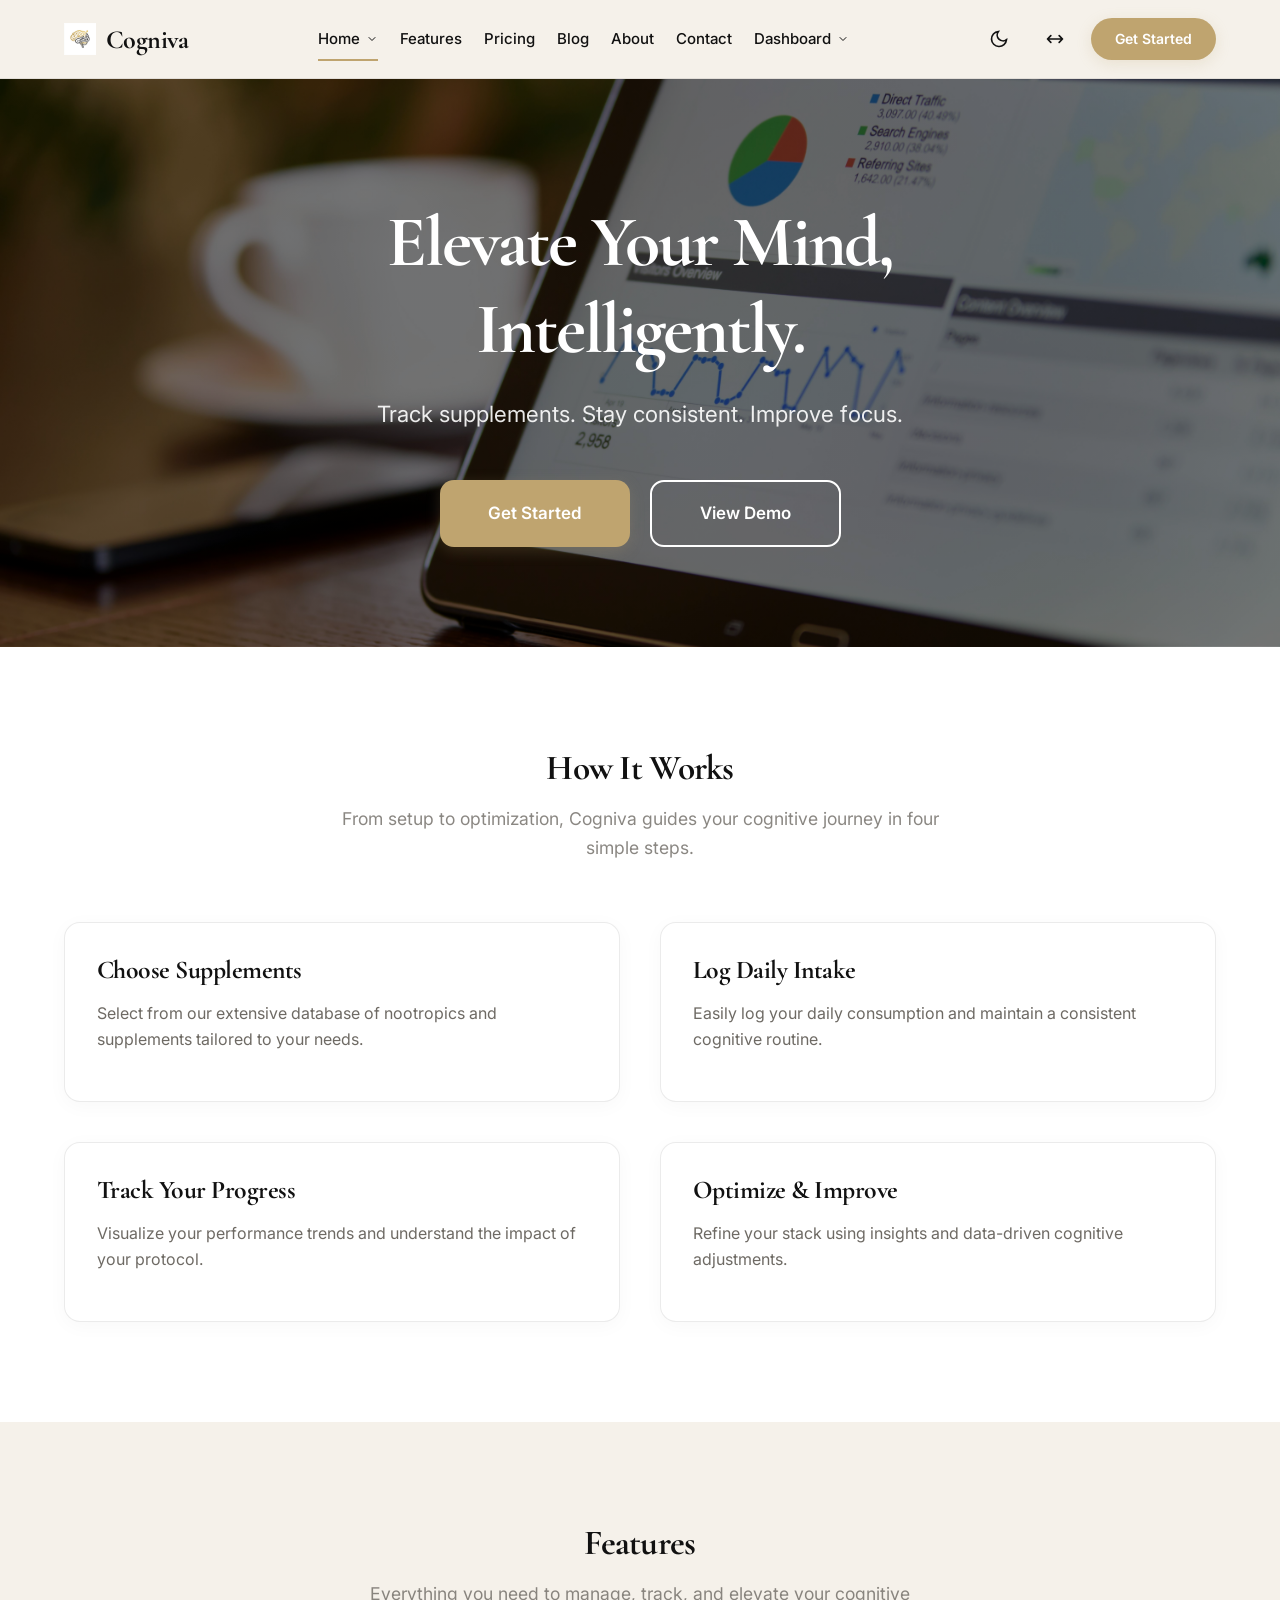
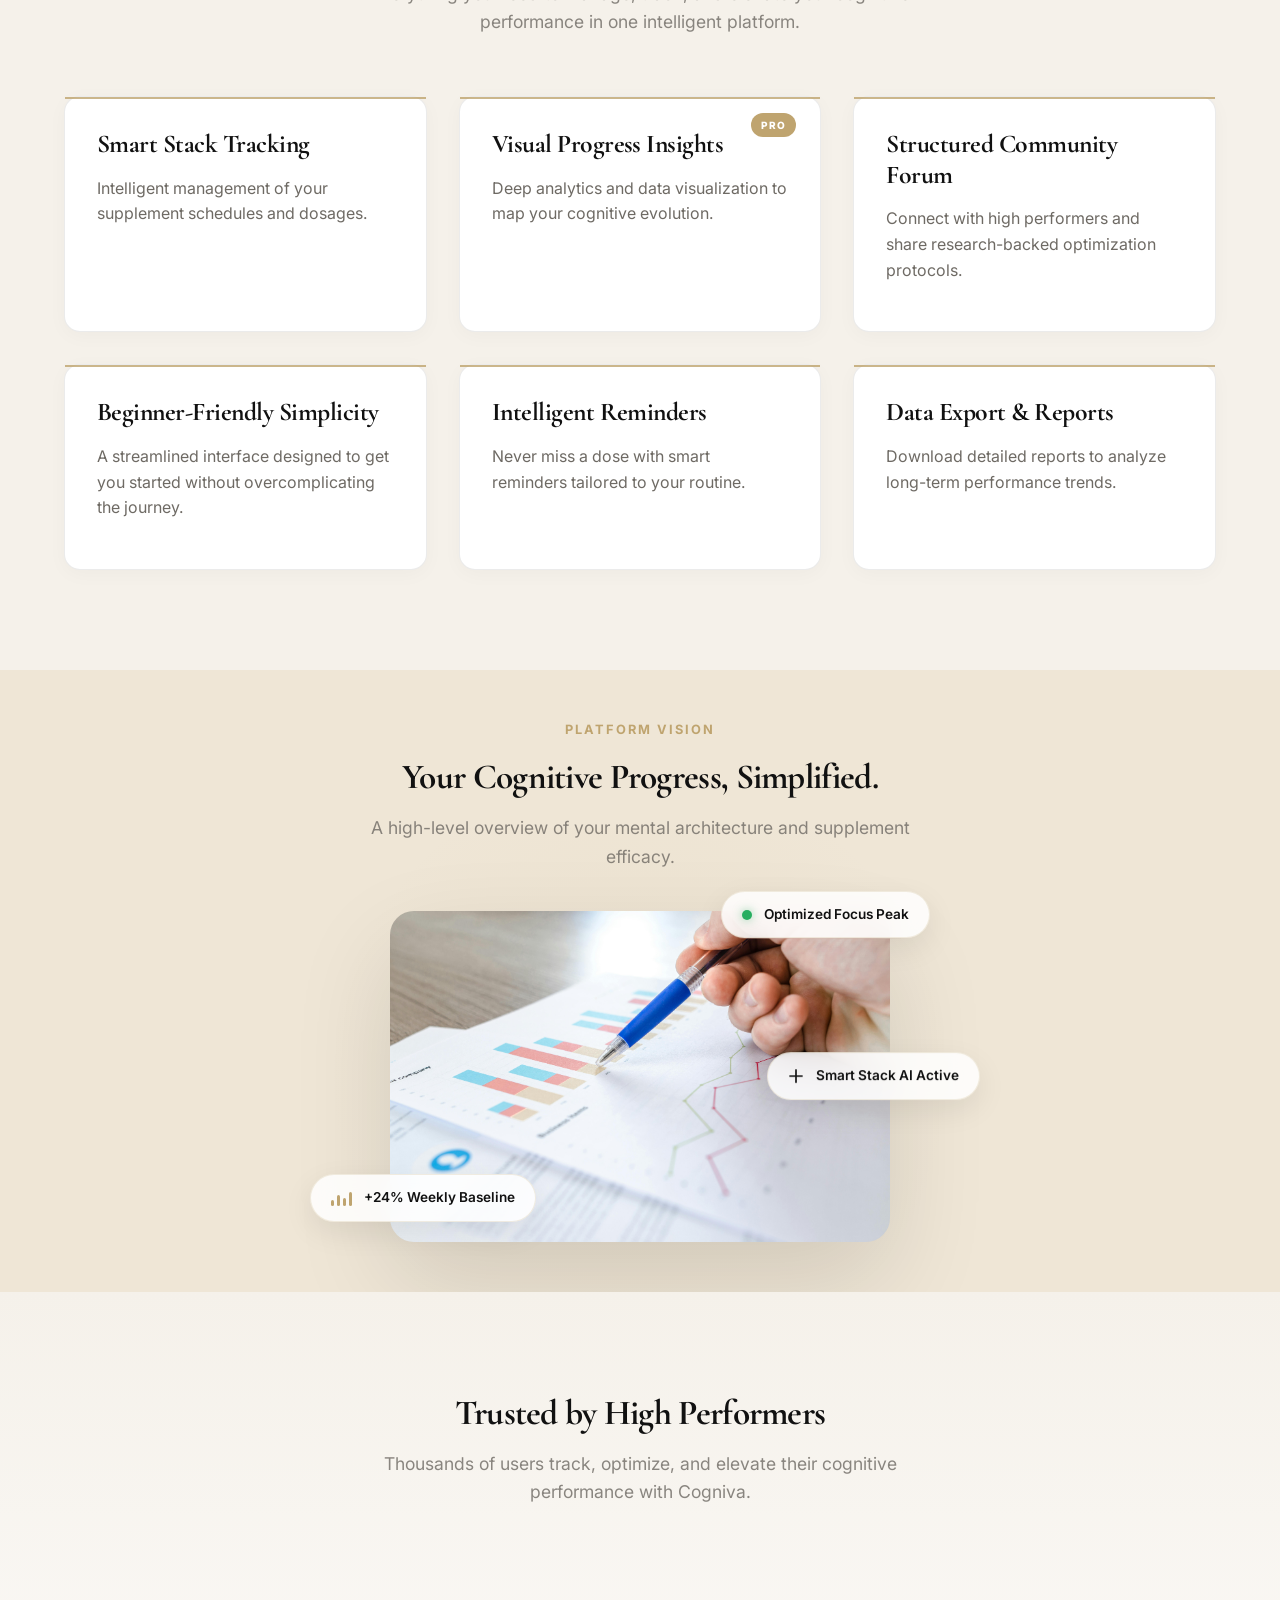
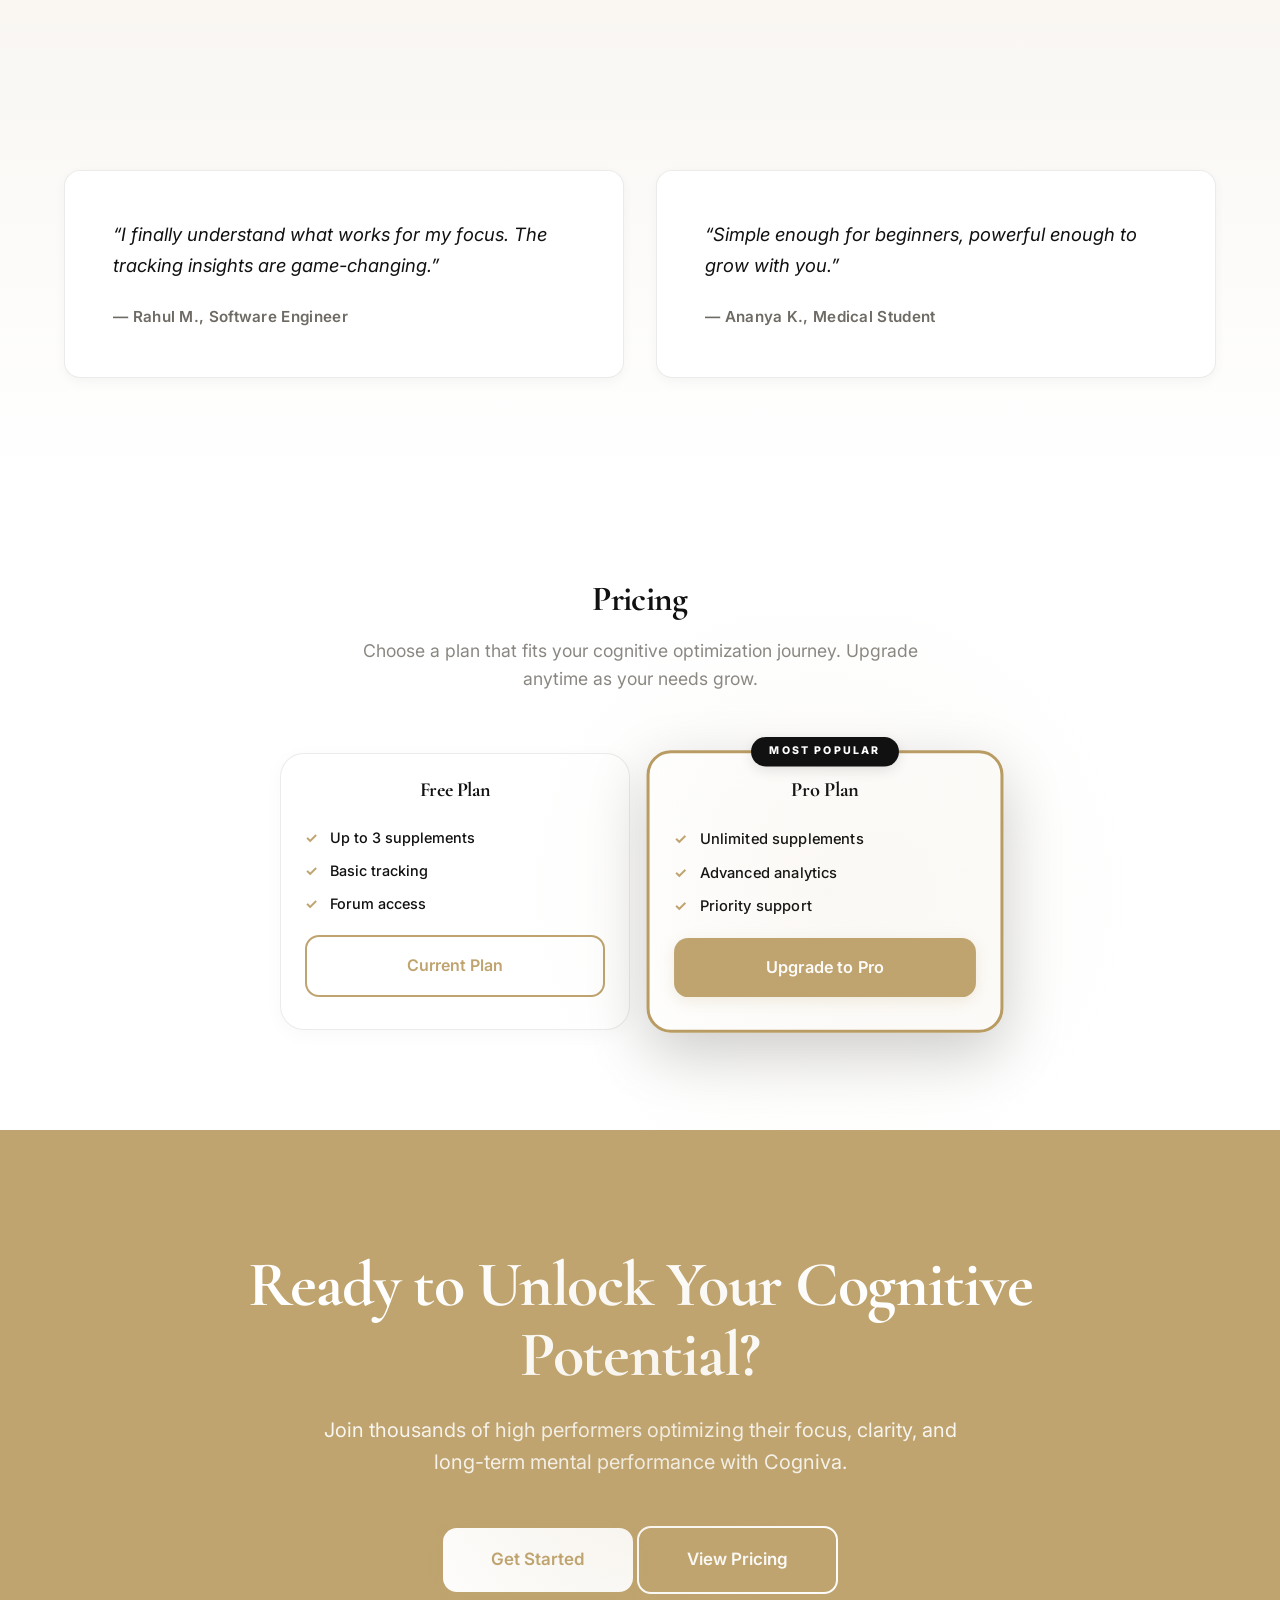
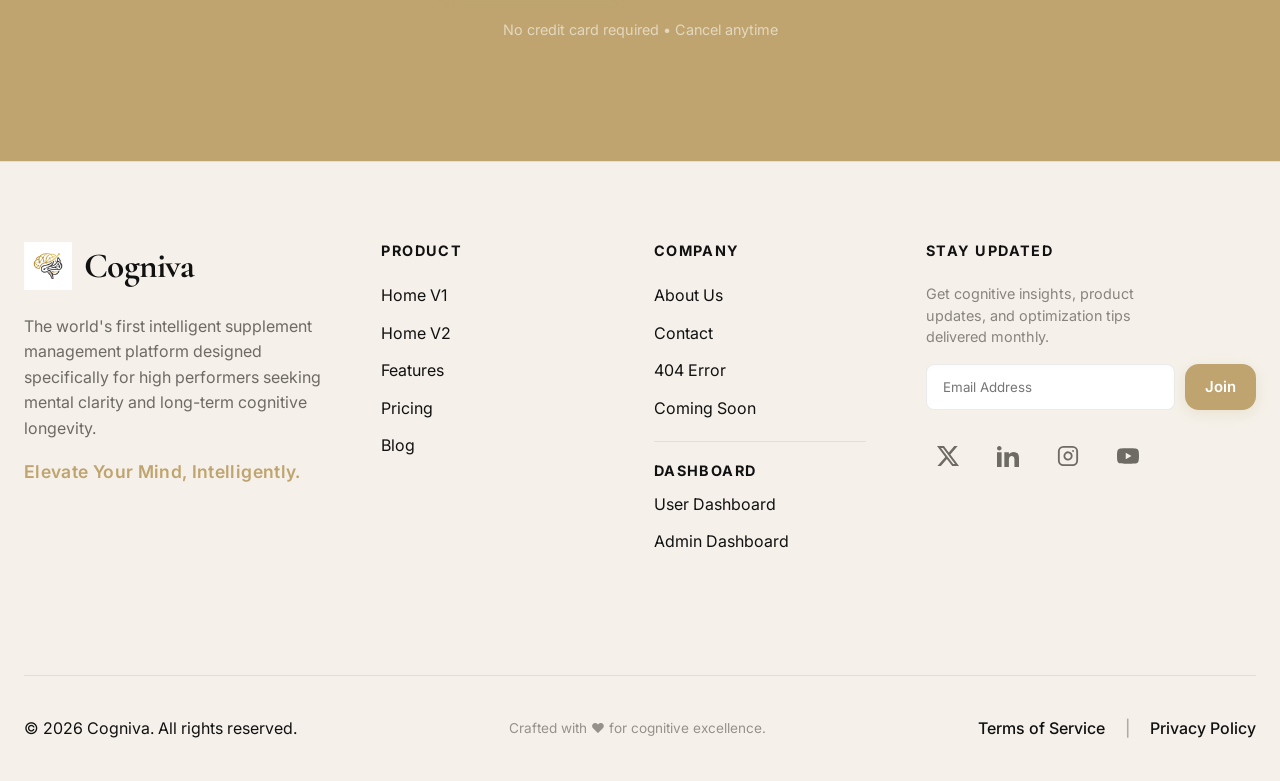
==== index.html @ 0724a93c "Initial commit" ====
<!DOCTYPE html>
<html lang="en" dir="ltr">

<head>
    <meta charset="UTF-8">
    <meta name="viewport" content="width=device-width, initial-scale=1.0">
    <title>Cogniva | Elevate Your Mind, Intelligently</title>
    <!-- SEO Meta Tags -->
    <meta name="description"
        content="Track supplements, stay consistent, and improve focus with Cogniva. The intelligent platform for cognitive enhancement.">
    <!-- Google Fonts -->
    <link rel="preconnect" href="https://fonts.googleapis.com">
    <link rel="preconnect" href="https://fonts.gstatic.com" crossorigin>
    <link
        href="https://fonts.googleapis.com/css2?family=Cormorant+Garamond:wght@600;700;900&family=Inter:wght@400;500;600;700&display=swap"
        rel="stylesheet">
    <!-- Design System Stylesheet -->
    <link rel="stylesheet" href="assets/css/style.css">
    <!-- Global JavaScript -->
    <script src="assets/js/main.js" defer></script>
    <!-- Favicon -->
    <link rel="icon" type="image/png" href="assets/images/favicon.png">
</head>

<body class="home-v1">

    <!-- Header -->
    <header id="main-header">
        <div class="container">
            <a href="index.html" class="logo">
                <img src="assets/images/logo.png" alt="Cogniva Logo" class="logo-icon">
                <span>Cogniva</span>
            </a>
            <nav>
                <ul>
                    <li class="dropdown">
                        <a href="index.html" class="active">Home <svg class="chevron" width="12" height="12"
                                viewBox="0 0 24 24" fill="none" stroke="currentColor" stroke-width="2"
                                stroke-linecap="round" stroke-linejoin="round">
                                <path d="m6 9 6 6 6-6" />
                            </svg></a>
                        <div class="dropdown-content">
                            <a href="index.html">Home V1</a>
                            <a href="pages/home-v2.html">Home V2</a>
                        </div>
                    </li>
                    <li><a href="pages/features.html">Features</a></li>
                    <li><a href="pages/pricing.html">Pricing</a></li>
                    <li><a href="pages/blog.html">Blog</a></li>
                    <li><a href="pages/about.html">About</a></li>
                    <li><a href="pages/contact.html">Contact</a></li>
                    <li class="dropdown">
                        <a href="#">Dashboard <svg class="chevron" width="12" height="12" viewBox="0 0 24 24"
                                fill="none" stroke="currentColor" stroke-width="2" stroke-linecap="round"
                                stroke-linejoin="round">
                                <path d="m6 9 6 6 6-6" />
                            </svg></a>
                        <div class="dropdown-content">
                            <a href="pages/user-dashboard.html">User Dashboard</a>
                            <a href="pages/admin-dashboard.html">Admin Dashboard</a>
                        </div>
                    </li>
                </ul>
            </nav>
            <button class="mobile-nav-toggle" id="mobile-toggle" aria-label="Toggle navigation">
                <span></span>
                <span></span>
                <span></span>
            </button>
            <div class="nav-actions">
                <button class="icon-btn" id="theme-toggle" title="Toggle Theme">
                    <svg width="20" height="20" fill="none" stroke="currentColor" stroke-width="2" viewBox="0 0 24 24">
                        <path d="M21 12.79A9 9 0 1 1 11.21 3 7 7 0 0 0 21 12.79z"></path>
                    </svg>
                </button>
                <button class="icon-btn" id="rtl-toggle" title="Switch Direction (LTR / RTL)">
                    <svg width="20" height="20" fill="none" stroke="currentColor" stroke-width="2" viewBox="0 0 24 24"
                        stroke-linecap="round" stroke-linejoin="round">
                        <path d="M7 16l-4-4 4-4M3 12h18M17 8l4 4-4 4"></path>
                    </svg>
                </button>
                <a href="pages/register.html" class="btn btn-gold header-cta">Get Started</a>
            </div>
        </div>
    </header>

    <!-- Hero Section -->
    <section class="section-hero">
        <div class="container">
            <div class="hero-content">
                <h1>Elevate Your Mind, Intelligently.</h1>
                <p>Track supplements. Stay consistent. Improve focus.</p>
                <div class="hero-btns">
                    <a href="pages/register.html" class="btn btn-gold btn-lg">Get Started</a>
                    <a href="pages/coming-soon.html" class="btn btn-outline btn-lg"
                        style="border-color: #fff; color: #fff;">View Demo</a>
                </div>
            </div>
        </div>
    </section>

    <!-- How It Works Section -->
    <section class="section-how" id="how-it-works">
        <div class="container">
            <div class="section-header">
                <h2 class="section-title">How It Works</h2>
                <p class="section-subtext section-subtitle">From setup to optimization, Cogniva guides your cognitive
                    journey in four
                    simple steps.</p>
            </div>
            <div class="grid-4">
                <div class="card">
                    <h3>Choose Supplements</h3>
                    <p>Select from our extensive database of nootropics and supplements tailored to your needs.</p>
                </div>
                <div class="card">
                    <h3>Log Daily Intake</h3>
                    <p>Easily log your daily consumption and maintain a consistent cognitive routine.</p>
                </div>
                <div class="card">
                    <h3>Track Your Progress</h3>
                    <p>Visualize your performance trends and understand the impact of your protocol.</p>
                </div>
                <div class="card">
                    <h3>Optimize & Improve</h3>
                    <p>Refine your stack using insights and data-driven cognitive adjustments.</p>
                </div>
            </div>
        </div>
    </section>

    <!-- Feature Highlight Grid Section -->
    <section class="section-features" id="features">
        <div class="container">
            <div class="section-header">
                <h2 class="section-title">Features</h2>
                <p class="section-subtext section-subtitle">Everything you need to manage, track, and elevate your
                    cognitive performance
                    in one intelligent platform.</p>
            </div>
            <div class="grid-3-desktop">
                <div class="card feature-card">
                    <h3>Smart Stack Tracking</h3>
                    <p>Intelligent management of your supplement schedules and dosages.</p>
                </div>
                <div class="card feature-card">
                    <div class="pro-badge">
                        PRO</div>
                    <h3>Visual Progress Insights</h3>
                    <p>Deep analytics and data visualization to map your cognitive evolution.</p>
                </div>
                <div class="card feature-card">
                    <h3>Structured Community Forum</h3>
                    <p>Connect with high performers and share research-backed optimization protocols.</p>
                </div>
                <div class="card feature-card">
                    <h3>Beginner-Friendly Simplicity</h3>
                    <p>A streamlined interface designed to get you started without overcomplicating the journey.</p>
                </div>
                <div class="card feature-card">
                    <h3>Intelligent Reminders</h3>
                    <p>Never miss a dose with smart reminders tailored to your routine.</p>
                </div>
                <div class="card feature-card">
                    <h3>Data Export & Reports</h3>
                    <p>Download detailed reports to analyze long-term performance trends.</p>
                </div>
            </div>
        </div>
    </section>

    <!-- Dashboard Preview Section -->
    <section class="section-preview" id="dashboard-preview">
        <div class="container preview-container">
            <div class="section-header reveal">
                <span class="eyebrow"
                    style="color: var(--gold-accent); font-weight: 700; text-transform: uppercase; letter-spacing: 2px; font-size: 0.8rem; margin-bottom: 16px; display: block;">Platform
                    Vision</span>
                <h2 class="section-title">Your Cognitive Progress, Simplified.</h2>
                <p class="section-subtext section-subtitle">A high-level overview of your mental architecture and
                    supplement efficacy.</p>
            </div>

            <div class="dashboard-preview-wrapper reveal" style="transition-delay: 0.1s;">
                <!-- Decorative Glow -->
                <div class="preview-glow"></div>

                <!-- Main Image -->
                <img src="assets/images/homev1/DashboardPreviewSection.jpg"
                    alt="Cogniva cognitive tracking dashboard overview" loading="lazy" class="dashboard-preview-img">

                <!-- Floating Elements -->
                <div class="floating-ui f-ui-top">
                    <div class="ui-dot"></div>
                    <span>Optimized Focus Peak</span>
                </div>

                <div class="floating-ui f-ui-bottom">
                    <div class="ui-chart-mini">
                        <div class="bar" style="height: 40%"></div>
                        <div class="bar" style="height: 70%"></div>
                        <div class="bar" style="height: 50%"></div>
                        <div class="bar" style="height: 90%"></div>
                    </div>
                    <span>+24% Weekly Baseline</span>
                </div>

                <div class="floating-ui f-ui-side">
                    <svg width="16" height="16" viewBox="0 0 24 24" fill="none" stroke="currentColor"
                        stroke-width="2.5">
                        <path d="M12 2v20M2 12h20" />
                    </svg>
                    <span>Smart Stack AI Active</span>
                </div>
            </div>
        </div>
    </section>

    <!-- Trust & Impact Section -->
    <section class="trust-section reveal">
        <div class="container">
            <div class="section-header">
                <h2 class="section-title">Trusted by High Performers</h2>
                <p class="section-subtext section-subtitle">Thousands of users track, optimize, and elevate their
                    cognitive performance with Cogniva.</p>
            </div>

            <!-- Stats Grid -->
            <div class="stats-grid">
                <div class="stat-item reveal">
                    <span class="stat-number">10,000+</span>
                    <span class="stat-label">Active Users</span>
                </div>
                <div class="stat-item reveal">
                    <span class="stat-number">98%</span>
                    <span class="stat-label">User Satisfaction</span>
                </div>
                <div class="stat-item reveal">
                    <span class="stat-number">250K+</span>
                    <span class="stat-label">Supplements Logged</span>
                </div>
                <div class="stat-item reveal">
                    <span class="stat-number">4.9★</span>
                    <span class="stat-label">Average Rating</span>
                </div>
            </div>

            <!-- Testimonials Grid -->
            <div class="testimonial-grid">
                <div class="testimonial-card reveal">
                    <p class="testimonial-quote">“I finally understand what works for my focus. The tracking insights
                        are game-changing.”</p>
                    <div class="testimonial-author">— Rahul M., Software Engineer</div>
                </div>
                <div class="testimonial-card reveal">
                    <p class="testimonial-quote">“Simple enough for beginners, powerful enough to grow with you.”</p>
                    <div class="testimonial-author">— Ananya K., Medical Student</div>
                </div>
            </div>
        </div>
    </section>

    <!-- Pricing Preview Section -->
    <section class="section-pricing pricing-section home-pricing" id="pricing">
        <div class="container">
            <div class="section-header">
                <h2 class="section-title">Pricing</h2>
                <p class="section-subtext section-subtitle">Choose a plan that fits your cognitive optimization journey.
                    Upgrade anytime
                    as your needs grow.</p>
            </div>
            <div class="pricing-grid grid-2x2">
                <div class="card price-card pricing-card">
                    <h3>Free Plan</h3>
                    <ul class="price-features">
                        <li>Up to 3 supplements</li>
                        <li>Basic tracking</li>
                        <li>Forum access</li>
                    </ul>
                    <a href="pages/register.html" class="btn btn-outline full-width">Current Plan</a>
                </div>
                <div class="card price-card pricing-card featured">
                    <div class="popular-badge">Most Popular</div>
                    <h3>Pro Plan</h3>
                    <ul class="price-features">
                        <li>Unlimited supplements</li>
                        <li>Advanced analytics</li>
                        <li>Priority support</li>
                    </ul>
                    <a href="pages/register.html" class="btn btn-gold full-width">Upgrade to Pro</a>
                </div>
            </div>
        </div>
    </section>

    <!-- Final CTA Section -->
    <section class="section-cta cta-section">
        <div class="container">
            <div class="cta-container">
                <h2>Ready to Unlock Your Cognitive Potential?</h2>
                <p>Join thousands of high performers optimizing their focus, clarity, and long-term mental performance
                    with Cogniva.</p>
                <div class="cta-btns">
                    <a href="pages/register.html" class="btn btn-gold btn-lg">Get Started</a>
                    <a href="pages/pricing.html" class="btn btn-outline btn-lg">View Pricing</a>
                </div>
                <div class="trust-line">No credit card required • Cancel anytime</div>
            </div>
        </div>
    </section>

    <!-- Footer -->
    <footer>
        <div class="container">
            <div class="footer-grid">
                <!-- Col 1: Brand -->
                <div class="footer-brand">
                    <a href="index.html" class="logo">
                        <img src="assets/images/logo.png" alt="Cogniva Logo" class="logo-icon">
                        <span>Cogniva</span>
                    </a>
                    <p>The world's first intelligent supplement management platform designed specifically for high
                        performers seeking mental clarity and long-term cognitive longevity.</p>
                    <div class="footer-tagline">Elevate Your Mind, Intelligently.</div>
                </div>

                <!-- Col 2: Product -->
                <div class="footer-col">
                    <h4>Product</h4>
                    <ul class="footer-links">
                        <li><a href="index.html">Home V1</a></li>
                        <li><a href="pages/home-v2.html">Home V2</a></li>
                        <li><a href="#features">Features</a></li>
                        <li><a href="pages/pricing.html">Pricing</a></li>
                        <li><a href="pages/blog.html">Blog</a></li>
                    </ul>
                </div>

                <!-- Col 3: Company -->
                <div class="footer-col">
                    <div style="margin-bottom: 40px;">
                        <h4>Company</h4>
                        <ul class="footer-links">
                            <li><a href="pages/about.html">About Us</a></li>
                            <li><a href="pages/contact.html">Contact</a></li>
                            <li><a href="pages/404.html">404 Error</a></li>
                            <li><a href="pages/coming-soon.html">Coming Soon</a></li>
                            <li style="margin-top: 20px; border-top: 1px solid var(--border-color); padding-top: 20px;">
                                <h4 style="margin-bottom: 12px;">Dashboard</h4>
                                <ul class="footer-links">
                                    <li><a href="pages/user-dashboard.html">User Dashboard</a></li>
                                    <li><a href="pages/admin-dashboard.html">Admin Dashboard</a></li>
                                </ul>
                            </li>
                        </ul>
                    </div>
                </div>

                <!-- Col 4: Newsletter & Social -->
                <div class="footer-col">
                    <h4>Stay Updated</h4>
                    <p class="footer-newsletter-desc">Get cognitive insights, product updates, and optimization tips
                        delivered monthly.</p>
                    <form class="footer-newsletter-form">
                        <input type="email" placeholder="Email Address" required>
                        <button type="submit" class="btn btn-gold" style="padding: 0 20px; height: 46px;">Join</button>
                    </form>
                    <div class="social-icons-footer">
                        <a href="#" class="icon-btn" title="X (Twitter)">
                            <svg viewBox="0 0 24 24" fill="currentColor">
                                <path
                                    d="M18.901 1.153h3.68l-8.04 9.19L24 22.846h-7.406l-5.8-7.584-6.638 7.584H.474l8.6-9.83L0 1.154h7.594l5.243 6.932ZM17.61 20.644h2.039L6.486 3.24H4.298Z" />
                            </svg>
                        </a>
                        <a href="#" class="icon-btn" title="LinkedIn">
                            <svg viewBox="0 0 24 24" fill="currentColor">
                                <path
                                    d="M4.98 3.5c0 1.381-1.11 2.5-2.48 2.5s-2.48-1.119-2.48-2.5c0-1.38 1.11-2.5 2.48-2.5s2.48 1.12 2.48 2.5zm.02 4.5h-5v16h5v-16zm7.982 0h-4.968v16h4.969v-8.399c0-4.67 6.029-5.052 6.029 0v8.399h4.988v-10.131c0-7.88-8.922-7.593-11.018-3.714v-2.155z" />
                            </svg>
                        </a>
                        <a href="#" class="icon-btn" title="Instagram">
                            <svg viewBox="0 0 24 24" fill="none" stroke="currentColor" stroke-width="2"
                                stroke-linecap="round" stroke-linejoin="round">
                                <rect x="2" y="2" width="20" height="20" rx="5" ry="5"></rect>
                                <path d="M16 11.37A4 4 0 1 1 12.63 8 4 4 0 0 1 16 11.37z"></path>
                                <line x1="17.5" y1="6.5" x2="17.51" y2="6.5"></line>
                            </svg>
                        </a>
                        <a href="#" class="icon-btn" title="YouTube">
                            <svg viewBox="0 0 24 24" fill="currentColor">
                                <path
                                    d="M23.498 6.186a3.016 3.016 0 00-2.122-2.136C19.505 3.545 12 3.545 12 3.545s-7.505 0-9.377.505A3.017 3.017 0 00.502 6.186C0 8.07 0 12 0 12s0 3.93.502 5.814a3.016 3.016 0 002.122 2.136c1.871.505 9.376.505 9.376.505s7.505 0 9.377-.505a3.015 3.015 0 002.122-2.136C24 15.93 24 12 24 12s0-3.93-.502-5.814zM9.545 15.568V8.432L15.818 12l-6.273 3.568z" />
                            </svg>
                        </a>
                    </div>
                </div>
            </div>

            <!-- Footer Bottom Section -->
            <div class="footer-bottom">
                <div class="footer-bottom-row">
                    <div class="footer-copyright">© 2026 Cogniva. All rights reserved.</div>
                    <div class="footer-bottom-centered">
                        Crafted with ❤️ for cognitive excellence.
                    </div>
                    <div class="footer-links" style="display: flex; gap: 20px; font-weight: 500;">
                        <a href="pages/coming-soon.html">Terms of Service</a>
                        <span style="opacity: 0.3;">|</span>
                        <a href="pages/coming-soon.html">Privacy Policy</a>
                    </div>
                </div>
            </div>
        </div>
    </footer>

</body>

</html>
---- assets/css/style.css ----
/* 
========================================
COGNIVA DESIGN SYSTEM - GLOBAL STYLES
========================================
*/

/* 1️⃣ GLOBAL RESET */
*,
*::before,
*::after {
    box-sizing: border-box;
    margin: 0;
    padding: 0;
}

html {
    scroll-behavior: smooth;
    -webkit-text-size-adjust: 100%;
    overflow-x: clip;
    width: 100%;
    position: relative;
}

/* Hide scrollbar on mobile only */
@media (max-width: 768px) {
    html {
        scrollbar-width: none;
        /* Firefox */
    }

    html::-webkit-scrollbar {
        display: none;
        /* Chrome, Safari, Edge */
    }
}

body {
    background-color: var(--bg-body);
    color: var(--text-main);
    line-height: 1.6;
    font-family: 'Inter', sans-serif;
    transition: background-color 0.3s ease, color 0.3s ease;
    -webkit-font-smoothing: antialiased;
    overflow-x: clip;
    /* Prevent horizontal overflow */
    width: 100%;
}

img {
    max-width: 100%;
    display: block;
}

ul {
    list-style: none;
}

a {
    text-decoration: none;
    color: inherit;
}

/* 2️⃣ TYPOGRAPHY & COLOR SYSTEM */
:root {
    /* Colors */
    --primary-beige: #E8DCC8;
    --cream-bg: #F5F1EA;
    --gold-accent: #BFA46F;
    --black: #111111;
    --muted: #6E6A64;
    --white: #ffffff;
    --beige-tint: #EFE6D6;
    --gold-hover: #a68b5a;

    /* Theme Variables (Light) */
    --bg-body: var(--white);
    --bg-card: var(--white);
    --bg-hero: var(--cream-bg);
    --bg-sections: var(--white);
    --bg-preview: var(--beige-tint);
    --bg-dashboard: var(--beige-tint);
    --bg-cta: var(--primary-beige);
    --bg-footer: var(--cream-bg);

    --text-main: var(--black);
    --text-muted: var(--muted);
    --border-color: rgba(0, 0, 0, 0.08);
    --header-scroll: var(--cream-bg);

    /* Shadows */
    --shadow-sm: 0 4px 12px rgba(0, 0, 0, 0.04);
    --shadow-md: 0 12px 40px rgba(0, 0, 0, 0.08);
    --shadow-hover: 0 20px 50px rgba(191, 164, 111, 0.15);

    /* Geometry */
    --radius-sm: 12px;
    --radius: 14px;
    --radius-lg: 24px;
    --container-max: 1200px;

    /* Animation */
    --transition: all 0.3s cubic-bezier(0.165, 0.84, 0.44, 1);
}

body.dark-mode {
    --bg-body: #0c0c0c;
    --bg-card: #1a1a1a;
    --bg-hero: #0c0c0c;
    --bg-sections: #111111;
    --bg-preview: #161616;
    --bg-dashboard: #161616;
    --bg-cta: #1a1a1a;
    --bg-footer: #080808;
    --text-main: #F5F1EA;
    --text-muted: #a0a09a;
    --border-color: rgba(255, 255, 255, 0.1);
    --header-scroll: #111111;
}

h1,
h2,
h3,
h4,
.logo {
    font-family: 'Cormorant Garamond', serif;
    color: var(--text-main);
    font-weight: 700;
    line-height: 1.2;
    letter-spacing: -0.02em;
}

h1 {
    font-size: 3.5rem;
    margin-bottom: 2rem;
    letter-spacing: -0.03em;
}

h2 {
    font-size: 2.2rem;
    margin-bottom: 1.2rem;
}

h3 {
    font-size: 1.6rem;
    margin-bottom: 1rem;
}

p {
    font-size: 1rem;
    color: var(--text-muted);
    line-height: 1.6;
    margin-bottom: 1rem;
}

@media (max-width: 768px) {
    h1 {
        font-size: 2.2rem !important;
        /* Force smaller size on mobile */
        word-wrap: break-word;
        line-height: 1.1;
    }

    h2 {
        font-size: 1.6rem !important;
    }

    h3 {
        font-size: 1.3rem !important;
    }
}

@media (max-width: 480px) {
    .container {
        padding: 0 20px;
    }

    h1 {
        font-size: 1.8rem !important;
    }
}

/* Base Image Rules */
img {
    max-width: 100%;
    height: auto;
    display: block;
}

/* 3️⃣ SPACING SYSTEM */
.container {
    max-width: var(--container-max);
    margin: 0 auto;
    padding: 0 24px;
    width: 100%;
}

section {
    padding: 100px 0;
}

.section-how {
    background-color: var(--bg-sections);
}

.section-features {
    background-color: var(--bg-hero);
}

.section-preview {
    background-color: var(--bg-preview);
}

.section-pricing {
    background-color: var(--bg-sections);
}

.grid-3 {
    display: grid;
    grid-template-columns: repeat(3, 1fr);
    gap: 32px;
}

.grid-4 {
    display: grid;
    grid-template-columns: repeat(2, 1fr);
    gap: 40px;
}

.grid-2x2 {
    display: grid;
    grid-template-columns: repeat(2, 1fr);
    gap: 32px;
}

.grid-3-desktop {
    display: grid;
    grid-template-columns: repeat(3, 1fr);
    gap: 32px;
}

@media (max-width: 992px) {

    .grid-4,
    .grid-3-desktop {
        grid-template-columns: repeat(2, 1fr);
    }
}

@media (max-width: 600px) {

    .grid-4,
    .grid-3-desktop {
        grid-template-columns: 1fr;
    }
}

/* 4️⃣ BUTTON SYSTEM */
.btn {
    display: inline-flex;
    align-items: center;
    justify-content: center;
    padding: 14px 32px;
    border-radius: var(--radius);
    font-weight: 600;
    font-size: 15px;
    cursor: pointer;
    border: none;
    font-family: 'Inter', sans-serif;
    transition: var(--transition);
    gap: 10px;
    text-align: center;
}

.btn:hover {
    transform: translateY(-3px);
}

.btn:active {
    transform: translateY(-1px);
}

.price-card {
    padding: 48px 40px;
}

.price-card.featured {
    border: 3px solid var(--gold-accent);
    transform: scale(1.05);
    /* Increased scale */
    box-shadow: 0 30px 60px rgba(191, 164, 111, 0.2);
    z-index: 2;
}

.price-card.featured:hover {
    transform: translateY(-8px) scale(1.06);
}

.price-card .btn {
    padding: 16px 32px;
    font-size: 16px;
}

.btn-gold {
    background-color: var(--gold-accent);
    color: #fff;
    box-shadow: 0 4px 15px rgba(191, 164, 111, 0.2);
}

.btn-gold:hover {
    background-color: var(--gold-hover);
    box-shadow: 0 8px 25px rgba(191, 164, 111, 0.35);
    color: #fff;
}

.header-cta {
    border-radius: 999px !important;
    padding: 10px 24px;
    font-size: 14px;
}

.btn-outline {
    background: transparent;
    border: 2px solid var(--gold-accent);
    color: var(--gold-accent);
}

.btn-outline:hover {
    background: rgba(191, 164, 111, 0.05);
}

.btn-lg {
    padding: 18px 48px;
    font-size: 17px;
}

/* 5️⃣ CARD SYSTEM */
.card {
    background: var(--bg-card);
    padding: 32px;
    border-radius: 16px;
    border: 1px solid var(--border-color);
    box-shadow: 0 4px 20px rgba(0, 0, 0, 0.03);
    transition: transform 0.3s ease, box-shadow 0.3s ease;
    height: 100%;
    display: flex;
    flex-direction: column;
    position: relative;
    /* overflow: hidden removed to allow badges to visible */
}

.card:hover {
    transform: translateY(-6px);
    box-shadow: 0 12px 30px rgba(0, 0, 0, 0.08);
    border-color: rgba(191, 164, 111, 0.3);
}

.feature-card::before {
    content: "";
    position: absolute;
    top: 0;
    left: 0;
    width: 100%;
    height: 2px;
    background: var(--gold-accent);
    opacity: 0.8;
}

/* 6️⃣ LINK & NAV HOVER EFFECTS - Removed redundant nav styles here to avoid conflicts with header architecture */
a,
button,
.card,
.icon-btn,
input {
    transition: var(--transition);
}

/* 7️⃣ ALIGNMENT & HEADER FIXES */
.section-header {
    text-align: center;
    margin-bottom: 60px;
    display: flex;
    flex-direction: column;
    align-items: center;
}

.section-header h2 {
    margin-bottom: 1rem;
}

.section-subtext {
    margin: 0 auto;
    color: var(--text-muted);
    opacity: 0.8;
    max-width: 600px;
    font-size: 1.1rem;
}

/* 7️⃣ HEADER ARCHITECTURE */
/* Consolidate Header & Navigation Styles */
header {
    position: sticky;
    top: 0;
    inset-inline-start: 0;
    width: 100%;
    z-index: 1000;
    padding: 18px 0;
    background-color: var(--header-scroll);
    border-bottom: 1px solid var(--border-color);
    transition: var(--transition);
    display: flex;
    align-items: center;
}

header.scrolled {
    padding: 12px 0;
    background-color: var(--header-scroll);
    box-shadow: var(--shadow-sm);
}

/* Transparent Header for Premium Hero Pages */
.pricing-page header:not(.scrolled),
.blog-page header:not(.scrolled),
.about-page header:not(.scrolled),
.contact-page header:not(.scrolled),
.features-page header:not(.scrolled) {
    position: absolute;
    background-color: transparent !important;
    border-bottom-color: rgba(255, 255, 255, 0.1) !important;
    box-shadow: none !important;
}

.pricing-page header:not(.scrolled) .logo span,
.pricing-page header:not(.scrolled) nav ul li>a,
.pricing-page header:not(.scrolled) .icon-btn,
.blog-page header:not(.scrolled) .logo span,
.blog-page header:not(.scrolled) nav ul li>a,
.blog-page header:not(.scrolled) .icon-btn,
.about-page header:not(.scrolled) .logo span,
.about-page header:not(.scrolled) nav ul li>a,
.about-page header:not(.scrolled) .icon-btn,
.contact-page header:not(.scrolled) .logo span,
.contact-page header:not(.scrolled) nav ul li>a,
.contact-page header:not(.scrolled) .icon-btn,
.features-page header:not(.scrolled) .logo span,
.features-page header:not(.scrolled) nav ul li>a,
.features-page header:not(.scrolled) .icon-btn {
    color: white !important;
}

/* Dropdown links must stay dark on white dropdown background */
.pricing-page header:not(.scrolled) .dropdown-content a,
.blog-page header:not(.scrolled) .dropdown-content a,
.about-page header:not(.scrolled) .dropdown-content a,
.contact-page header:not(.scrolled) .dropdown-content a,
.features-page header:not(.scrolled) .dropdown-content a {
    color: var(--text-main) !important;
}

.pricing-page header:not(.scrolled) .dropdown-content a:hover,
.blog-page header:not(.scrolled) .dropdown-content a:hover,
.about-page header:not(.scrolled) .dropdown-content a:hover,
.contact-page header:not(.scrolled) .dropdown-content a:hover,
.features-page header:not(.scrolled) .dropdown-content a:hover {
    color: var(--gold-accent) !important;
}

.pricing-page header:not(.scrolled) nav ul li a.active,
.blog-page header:not(.scrolled) nav ul li a.active,
.about-page header:not(.scrolled) nav ul li a.active,
.contact-page header:not(.scrolled) nav ul li a.active,
.features-page header:not(.scrolled) nav ul li a.active {
    color: white !important;
}

.pricing-page header:not(.scrolled) nav ul li a.active::after,
.blog-page header:not(.scrolled) nav ul li a.active::after,
.about-page header:not(.scrolled) nav ul li a.active::after,
.contact-page header:not(.scrolled) nav ul li a.active::after,
.features-page header:not(.scrolled) nav ul li a.active::after {
    background-color: var(--gold-accent) !important;
    width: 100%;
    inset-inline-start: 0;
}

.pricing-page header:not(.scrolled) .btn-gold,
.blog-page header:not(.scrolled) .btn-gold,
.about-page header:not(.scrolled) .btn-gold,
.contact-page header:not(.scrolled) .btn-gold,
.features-page header:not(.scrolled) .btn-gold {
    background-color: var(--gold-accent) !important;
    border: none;
    color: var(--black);
}

header .container {
    display: flex;
    justify-content: space-between;
    align-items: center;
    width: 100%;
}

.logo {
    display: flex;
    align-items: center;
    gap: 10px;
    font-size: 26px;
    font-weight: 700;
    color: var(--gold-accent);
    z-index: 1001;
    text-decoration: none;
    font-family: 'Cormorant Garamond', serif;
}

.logo-icon {
    height: 32px;
    width: auto;
    object-fit: contain;
    transition: transform 0.3s cubic-bezier(0.165, 0.84, 0.44, 1);
}

.logo:hover .logo-icon {
    transform: scale(1.1) rotate(-5deg);
}

.logo span {
    color: var(--text-main);
}

body.dark-mode .logo span {
    color: #ffffff;
}

header nav {
    display: flex;
    align-items: center;
}

header nav ul {
    display: flex;
    gap: 22px;
    /* Updated gap */
    align-items: center;
}

header nav ul li a {
    font-weight: 500;
    font-size: 15px;
    position: relative;
    padding: 8px 0;
    color: var(--text-main);
    display: flex;
    align-items: center;
}

header nav ul li a:hover {
    color: var(--gold-accent);
}

header nav ul li a.active {
    color: #111111;
    /* Slightly darker text for active */
}

body.dark-mode header nav ul li a.active {
    color: #ffffff;
}

header nav ul li a::after {
    content: '';
    position: absolute;
    width: 0;
    height: 2px;
    bottom: -2px;
    inset-inline-start: 50%;
    background-color: var(--gold-accent);
    transition: width 0.3s cubic-bezier(0.165, 0.84, 0.44, 1), inset-inline-start 0.3s cubic-bezier(0.165, 0.84, 0.44, 1);
}

header nav ul li a:hover::after,
header nav ul li a.active::after {
    width: 100%;
    inset-inline-start: 0;
}

/* Chevron Icon */
.chevron {
    margin-inline-start: 6px;
    transition: transform 0.3s ease;
}

.dropdown:hover .chevron {
    transform: rotate(180deg);
}

.nav-actions {
    display: flex;
    align-items: center;
    gap: 16px;
    z-index: 1001;
}

/* 8️⃣ MOBILE MENU SYSTEM */
.mobile-nav-toggle {
    display: none;
    flex-direction: column;
    justify-content: center;
    gap: 6px;
    width: 32px;
    height: 32px;
    background: transparent;
    border: none;
    cursor: pointer;
    z-index: 2000;
    padding: 0;
}

.mobile-nav-toggle span {
    display: block;
    width: 24px;
    height: 2px;
    background-color: var(--text-main);
    border-radius: 2px;
    transition: transform 0.3s ease, opacity 0.3s ease, background-color 0.3s ease;
    margin: 0 auto;
}

/* Hamburger Animation (Active state) */
.mobile-nav-toggle.active span:nth-child(1) {
    transform: translateY(8px) rotate(45deg);
}

.mobile-nav-toggle.active span:nth-child(2) {
    opacity: 0;
}

.mobile-nav-toggle.active span:nth-child(3) {
    transform: translateY(-8px) rotate(-45deg);
}

@media (max-width: 1024px) {
    header .logo {
        order: 1;
        flex: 1;
    }

    .nav-actions {
        order: 2;
        margin: 0;
        gap: 4px;
    }

    .mobile-nav-toggle {
        display: flex;
        order: 3;
    }

    .nav-actions .header-cta {
        display: none;
        /* Hide CTA on small mobile to save space, keep in menu */
    }

    header nav {
        position: fixed;
        top: 0;
        right: 0;
        width: 100%;
        height: 100vh;
        background-color: var(--bg-body) !important;
        z-index: 9999;
        display: flex !important;
        flex-direction: column !important;
        justify-content: center;
        transition: transform 0.5s cubic-bezier(0.165, 0.84, 0.44, 1), opacity 0.4s ease, visibility 0.4s;
        padding: 40px;
        opacity: 0;
        visibility: hidden;
        transform: translateX(100%);
    }

    body[dir="rtl"] header nav {
        transform: translateX(-100%);
    }

    header nav.active {
        opacity: 1;
        visibility: visible;
        transform: translateX(0) !important;
    }

    header nav ul {
        display: flex !important;
        flex-direction: column !important;
        gap: 30px;
        text-align: center;
        padding: 0;
        margin: 0;
    }

    header nav ul li a {
        font-size: 1.8rem;
        font-family: 'Cormorant Garamond', serif;
        justify-content: center;
        color: var(--text-main);
        display: flex;
        align-items: center;
    }

    .dropdown.active .chevron {
        transform: rotate(180deg);
    }

    .dropdown-content {
        position: static;
        transform: none;
        opacity: 0;
        max-height: 0;
        overflow: hidden;
        pointer-events: none;
        box-shadow: none;
        background: transparent;
        text-align: center;
        display: block;
        padding: 0;
        transition: max-height 0.4s cubic-bezier(0.165, 0.84, 0.44, 1), opacity 0.4s ease, padding 0.4s ease;
    }

    .dropdown.active .dropdown-content {
        opacity: 1;
        max-height: 400px;
        /* Large enough for submenus */
        pointer-events: auto;
        padding: 20px 0;
        border-top: 1px solid rgba(0, 0, 0, 0.05);
        /* Subtle grouping */
        margin-top: 10px;
    }

    .dropdown-content a {
        font-size: 1.2rem !important;
        opacity: 0.8;
        padding: 12px 0 !important;
    }
}

@media (max-width: 480px) {
    .nav-actions {
        gap: 2px;
        margin-inline-end: 0;
        margin-inline-start: 0;
    }

    .logo {
        font-size: 20px;
        gap: 8px;
    }

    .logo-icon {
        height: 28px;
    }

    header .container {
        padding-inline: 12px;
    }
}

.icon-btn {
    width: 40px;
    height: 40px;
    display: flex;
    align-items: center;
    justify-content: center;
    border-radius: 8px;
    /* Rounded 8px as requested */
    border: none;
    background: transparent;
    cursor: pointer;
    color: var(--text-main);
    transition: var(--transition);
}

.icon-btn:hover {
    background-color: var(--beige-tint);
}

body.dark-mode .icon-btn:hover {
    background-color: rgba(255, 255, 255, 0.08);
    /* Sophisticated dark mode hover */
}

.header-cta {
    border-radius: 999px;
    padding: 10px 24px;
    font-size: 14px;
}

/* Dropdown Refinement */
.dropdown {
    position: relative;
}

.dropdown-content {
    display: block;
    position: absolute;
    top: 100%;
    left: 50%;
    transform: translateX(-50%) translateY(10px);
    background-color: #ffffff;
    /* Soft white background */
    min-width: 200px;
    border-radius: 12px;
    padding: 12px 0;
    box-shadow: 0 10px 40px rgba(0, 0, 0, 0.08);
    border: 1px solid rgba(0, 0, 0, 0.04);
    z-index: 100;
    opacity: 0;
    pointer-events: none;
    transition: opacity 0.3s ease, transform 0.3s ease;
}

body.dark-mode .dropdown-content {
    background-color: #1a1a1a;
    border-color: rgba(255, 255, 255, 0.05);
}

.dropdown:hover .dropdown-content {
    opacity: 1;
    pointer-events: auto;
    transform: translateX(-50%) translateY(2px);
}

.dropdown-content a {
    display: block;
    padding: 10px 20px;
    font-size: 14px;
    color: var(--text-main);
    transition: var(--transition);
}

.dropdown-content a:hover {
    background-color: var(--cream-bg);
    color: var(--gold-accent);
}

body.dark-mode .dropdown-content a:hover {
    background-color: rgba(255, 255, 255, 0.05);
}

.dropdown-content a:hover {
    background-color: var(--beige-tint);
    color: var(--gold-accent);
}

/* 8️⃣ SPECIFIC LAYOUTS */

/* Hero */
.section-hero {
    padding: 120px 0 100px;
    /* Reduced top padding as header is no longer overlapping */
    background-image: linear-gradient(rgba(0, 0, 0, 0.55), rgba(0, 0, 0, 0.55)), url('../images/homev1/HeroImage.jpg');
    background-size: cover;
    background-position: center;
    background-repeat: no-repeat;
    text-align: center;
    display: flex;
    align-items: center;
    justify-content: center;
    min-height: 60vh;
}

/* Hero content (Now centered) */

.hero-content {
    max-width: 800px;
    margin: 0 auto;
    text-align: center;
}

.hero-content h1 {
    color: #fff;
    font-size: 4.5rem;
    margin-bottom: 24px;
}

.hero-content p {
    font-size: 1.4rem;
    color: rgba(255, 255, 255, 0.9);
    margin-bottom: 48px;
}

.hero-btns {
    display: flex;
    gap: 20px;
    justify-content: center;
}

.hero-image-wrapper {
    position: relative;
    width: 100%;
    display: flex;
    justify-content: center;
    align-items: center;
}

.hero-img {
    width: 100%;
    border-radius: var(--radius-lg);
    box-shadow: 0 20px 50px rgba(0, 0, 0, 0.08);
    /* Soft shadow */
    animation: float-hero 6s ease-in-out infinite;
    /* Subtle floating animation */
}

@keyframes float-hero {
    0% {
        transform: translateY(0);
    }

    50% {
        transform: translateY(-8px);
    }

    100% {
        transform: translateY(0);
    }
}

/* Pricing Grid */
.pricing-grid {
    max-width: 1000px;
    margin: 0 auto;
}

/* Dashboard Preview Section (Elevated) */
.section-preview {
    padding: 50px 0;
    position: relative;
    overflow: hidden;
}

.section-preview .section-header {
    margin-bottom: 30px;
}

.dashboard-preview-wrapper {
    max-width: 500px;
    margin: 40px auto 0;
    position: relative;
    z-index: 2;
}

.dashboard-preview-img {
    width: 100%;
    border-radius: var(--radius-lg);
    box-shadow: 0 40px 100px rgba(0, 0, 0, 0.12);
    position: relative;
    z-index: 5;
    background: #fff;
}

.preview-glow {
    position: absolute;
    top: 50%;
    left: 50%;
    transform: translate(-50%, -50%);
    width: 150%;
    height: 150%;
    background: radial-gradient(circle, rgba(191, 164, 111, 0.08) 0%, rgba(255, 255, 255, 0) 70%);
    z-index: 1;
    pointer-events: none;
}

/* Floating Elements Glassmorphism */
.floating-ui {
    position: absolute;
    background: rgba(255, 255, 255, 0.85);
    backdrop-filter: blur(12px);
    border: 1px solid rgba(191, 164, 111, 0.2);
    padding: 12px 20px;
    border-radius: 40px;
    box-shadow: 0 10px 30px rgba(0, 0, 0, 0.08);
    display: flex;
    align-items: center;
    gap: 12px;
    z-index: 10;
    font-size: 0.85rem;
    font-weight: 600;
    color: var(--black);
    white-space: nowrap;
    animation: float-slow 4s ease-in-out infinite;
}

.f-ui-top {
    top: -20px;
    right: -40px;
}

.f-ui-bottom {
    bottom: 20px;
    left: -80px;
    animation-delay: 1s;
}

.f-ui-side {
    top: 50%;
    right: -90px;
    transform: translateY(-50%);
    animation: float-side 5s ease-in-out infinite;
}

/* Internal components of floating UI */
.ui-dot {
    width: 10px;
    height: 10px;
    background: #27ae60;
    border-radius: 50%;
    box-shadow: 0 0 10px rgba(39, 174, 96, 0.5);
}

.ui-chart-mini {
    display: flex;
    align-items: flex-end;
    gap: 3px;
    height: 16px;
}

.ui-chart-mini .bar {
    width: 3px;
    background: var(--gold-accent);
    border-radius: 3px;
}

@keyframes float-slow {

    0%,
    100% {
        transform: translateY(0);
    }

    50% {
        transform: translateY(-12px);
    }
}

@keyframes float-side {

    0%,
    100% {
        transform: translate(0, -50%);
    }

    50% {
        transform: translate(12px, -50%);
    }
}

/* Responsive adjustments for floaters */
@media (max-width: 992px) {
    .f-ui-top {
        right: 0px;
        top: -30px;
    }

    .f-ui-bottom {
        left: 0px;
        bottom: -30px;
    }

    .f-ui-side {
        display: none;
    }
}

/* Badges */
.pro-badge {
    position: absolute;
    top: 16px;
    right: 24px;
    background: var(--gold-accent);
    color: #fff;
    font-size: 10px;
    padding: 4px 10px;
    border-radius: 20px;
    font-weight: 800;
    letter-spacing: 1px;
    pointer-events: none;
    z-index: 5;
}

.popular-badge {
    position: absolute;
    top: -15px;
    left: 50%;
    transform: translateX(-50%);
    background: var(--gold-accent);
    color: #fff;
    padding: 6px 16px;
    border-radius: 50px;
    font-size: 11px;
    font-weight: 800;
    text-transform: uppercase;
    letter-spacing: 0.05em;
    white-space: nowrap;
    /* Prevent wrapping */
    z-index: 10;
}

/* Helper Classes */
.full-width {
    width: 100%;
}

.pricing-grid {
    max-width: 1000px;
    /* Increased width */
    margin: 0 auto;
}

.price-features {
    margin: 32px 0;
    padding: 0;
    list-style: none;
    display: flex;
    flex-direction: column;
    gap: 16px;
    width: 100%;
}

.price-features li {
    font-weight: 500;
    color: var(--text-main);
    display: flex;
    align-items: center;
    gap: 12px;
    font-size: 1.05rem;
}

.price-features li::before {
    content: "✓";
    color: var(--gold-accent);
    font-weight: 700;
}

/* 🏠 Home V1 Specific Pricing (Compressed Design) */
.home-pricing .pricing-grid {
    max-width: 720px;
    margin: 0 auto;
    gap: 20px;
    align-items: start;
}

.home-pricing .price-card {
    padding: 24px 24px 32px;
    height: auto;
    min-height: auto;
    border-radius: 24px;
    backdrop-filter: none;
}

.home-pricing .price-card h3 {
    font-size: 1.25rem;
    margin-bottom: 0.25rem;
}

.home-pricing .price-features {
    margin: 20px 0;
    gap: 10px;
}

.home-pricing .price-features li {
    font-size: 0.9rem;
}

.home-pricing .price-card.featured {
    transform: scale(1.02);
}

.home-pricing .price-card.featured:hover {
    transform: translateY(-5px) scale(1.03);
}

@media (max-width: 992px) {
    .home-pricing .pricing-grid {
        max-width: 650px;
    }
}

@media (max-width: 768px) {
    .home-pricing .pricing-grid {
        grid-template-columns: 1fr;
        max-width: 100%;
        /* Fix: Was 400px which overflows 320px screens */
        padding: 0 20px;
    }

    .home-pricing .price-card.featured {
        transform: scale(1);
        margin-top: 10px;
    }

    .home-pricing .price-card.featured:hover {
        transform: translateY(-5px);
    }
}



/* CTA */
.section-cta {
    background-color: var(--gold-accent);
    /* Changed from primary-beige to bg variable */
    padding: 120px 0;
    position: relative;
    overflow: hidden;
}

.section-cta::before {
    content: '';
    position: absolute;
    top: 50%;
    left: 50%;
    transform: translate(-50%, -50%);
    width: 600px;
    height: 600px;
    background: radial-gradient(circle, rgba(191, 164, 111, 0.15) 0%, rgba(255, 255, 255, 0) 70%);
    pointer-events: none;
}

.cta-container {
    max-width: 800px;
    margin: 0 auto;
    text-align: center;
}

.cta-container h2 {
    font-size: 4rem;
    margin-bottom: 24px;
    line-height: 1.1;
    max-width: 800px;
    margin-left: auto;
    margin-right: auto;
    color: var(--white);
    /* Ensure text stays white on gold bg */
}

.cta-container p {
    font-size: 1.25rem;
    margin-bottom: 48px;
    color: rgba(255, 255, 255, 0.9);
    /* Lighter text for contrast */
    max-width: 650px;
    margin-left: auto;
    margin-right: auto;
}

.section-cta .btn-gold {
    background-color: var(--white);
    color: var(--gold-accent);
}

.section-cta .btn-gold:hover {
    background-color: var(--cream-bg);
    color: var(--gold-hover);
}

.section-cta .btn-outline {
    border-color: var(--white);
    color: var(--white);
}

.section-cta .btn-outline:hover {
    background: rgba(255, 255, 255, 0.1);
}

.section-cta .trust-line {
    color: rgba(255, 255, 255, 0.8);
}

/* Footer */
footer {
    background-color: var(--bg-footer);
    padding: 80px 0 40px;
    border-top: 1px solid var(--border-color);
}

footer .container {
    max-width: 1300px;
}

.footer-grid {
    display: grid;
    grid-template-columns: 1.4fr 1fr 1fr 1.2fr;
    gap: 60px;
    margin-bottom: 80px;
}

.footer-brand .logo {
    display: flex;
    align-items: center;
    gap: 12px;
    margin-bottom: 24px;
    font-size: 2.2rem;
    text-decoration: none;
}

.footer-brand .logo-icon {
    height: 48px;
    width: auto;
}

.footer-brand p {
    max-width: 320px;
}

.footer-brand h4 {
    font-size: 2rem;
    margin-bottom: 1rem;
    color: var(--gold-accent);
}

.footer-col h4 {
    font-size: 0.9rem;
    font-family: 'Inter', sans-serif;
    text-transform: uppercase;
    letter-spacing: 0.1em;
    margin-bottom: 1.5rem;
}

.footer-links li {
    margin-bottom: 12px;
}

.footer-links a:hover {
    color: var(--gold-accent);
    padding-inline-start: 4px;
}

.footer-tagline {
    font-size: 1.1rem;
    color: var(--gold-accent);
    font-weight: 600;
    margin-top: 16px;
    letter-spacing: 0.02em;
}

.footer-newsletter-desc {
    font-size: 0.9rem;
    color: var(--text-muted);
    opacity: 0.8;
    max-width: 260px;
    margin-bottom: 16px;
    line-height: 1.5;
}

.footer-bottom {
    padding-top: 40px;
    border-top: 1px solid var(--border-color);
}

.footer-bottom-row {
    display: flex;
    justify-content: space-between;
    align-items: center;
    width: 100%;
}

.footer-bottom-centered {
    font-size: 0.85rem;
    color: var(--text-muted);
    opacity: 0.7;
}

.trust-line {
    font-size: 0.9rem;
    color: var(--text-muted);
    opacity: 0.7;
    margin-top: 24px;
}

.footer-newsletter-form {
    display: flex;
    gap: 10px;
    margin-bottom: 24px;
}

.footer-newsletter-form input {
    padding: 12px 16px;
    border-radius: 8px;
    border: 1px solid var(--border-color);
    flex: 1;
    outline: none;
    background: var(--white);
    font-family: 'Inter', sans-serif;
    box-shadow: inset 0 2px 4px rgba(0, 0, 0, 0.02);
    /* Subtle inner shadow */
    transition: border-color 0.3s ease, box-shadow 0.3s ease;
}

.footer-newsletter-form input:focus {
    border-color: var(--gold-accent);
    box-shadow: inset 0 2px 4px rgba(0, 0, 0, 0.02), 0 0 0 3px rgba(191, 164, 111, 0.15);
    /* Focus glow */
}

.footer-newsletter-form .btn-gold {
    transition: transform 0.3s ease, background-color 0.3s ease, box-shadow 0.3s ease;
}

.footer-newsletter-form .btn-gold:hover {
    transform: translateY(-2px);
    box-shadow: 0 4px 12px rgba(191, 164, 111, 0.2);
}

.social-icons-footer {
    display: flex;
    gap: 16px;
    margin-top: 24px;
    /* More space above icons */
}

.social-icons-footer .icon-btn {
    color: var(--text-muted);
    width: 44px;
    /* Increased size */
    height: 44px;
    /* Increased size */
}

.social-icons-footer .icon-btn svg {
    width: 22px;
    /* Proportional icon size */
    height: 22px;
}

.social-icons-footer .icon-btn:hover {
    color: var(--gold-accent) !important;
    background: transparent;
    transform: translateY(-2px);
    /* 2px lift */
}

/* 9️⃣ AUTH, ERROR, COMING SOON SCOPED STYLES */

/* Auth Shared */
.auth-page {
    background-color: var(--cream-bg);
    min-height: 100vh;
}

.auth-container {
    max-width: 1100px;
    min-height: 100vh;
    display: flex;
    align-items: center;
    gap: 80px;
    margin: 0 auto;
    padding: 40px 24px;
}

.brand-panel {
    flex: 1;
}

.form-panel {
    flex: 1;
}

.auth-card {
    padding: 48px;
    background: rgba(255, 255, 255, 0.8);
    backdrop-filter: blur(10px);
    width: 100%;
}

.auth-page h1 {
    font-size: 3.5rem;
}

.benefits-list {
    margin: 2rem 0;
}

.benefits-list li {
    margin-bottom: 1rem;
    display: flex;
    align-items: center;
    gap: 12px;
    font-weight: 500;
}

.benefits-list li::before {
    content: '✓';
    color: var(--gold-accent);
    font-weight: bold;
}

.btn-back {
    display: inline-block;
    padding: 10px 24px;
    border: 1px solid var(--gold-accent);
    border-radius: 30px;
    color: var(--gold-accent);
    font-weight: 600;
    font-size: 0.9rem;
}

.btn-back:hover {
    background: var(--gold-accent);
    color: #fff;
}

.auth-page .form-group,
.coming-soon-page .form-group,
.error-page .form-group {
    margin-bottom: 1.5rem;
    position: relative;
}

.auth-page .form-group input,
.coming-soon-page .form-group input,
.error-page .form-group input {
    width: 100%;
    padding: 16px;
    border-radius: var(--radius);
    border: 1px solid var(--border-color);
    background: #fff;
    outline: none;
    font-family: 'Inter', sans-serif;
}

.auth-page .form-group label,
.coming-soon-page .form-group label,
.error-page .form-group label {
    position: absolute;
    left: 16px;
    top: 16px;
    color: var(--text-muted);
    pointer-events: none;
    transition: var(--transition);
}

.auth-page .form-group input:focus+label,
.auth-page .form-group input:not(:placeholder-shown)+label,
.coming-soon-page .form-group input:focus+label,
.coming-soon-page .form-group input:not(:placeholder-shown)+label {
    top: -10px;
    left: 12px;
    font-size: 0.8rem;
    background: #fff;
    padding: 0 6px;
    color: var(--gold-accent);
    font-weight: 600;
}

.btn-auth {
    width: 100%;
    padding: 16px;
    background: var(--gold-accent);
    color: #fff;
    border: none;
    border-radius: var(--radius);
    font-weight: 600;
    cursor: pointer;
    margin-top: 1rem;
}

.btn-auth:hover {
    background: var(--gold-hover);
    transform: translateY(-2px);
}

/* Error & Coming Soon */
.error-page,
.coming-soon-page {
    height: 100vh;
    display: flex;
    flex-direction: column;
    align-items: center;
    justify-content: center;
    text-align: center;
    background: var(--cream-bg);
}

.bg-text,
.bg-404 {
    font-size: 25vw;
    font-family: 'Cormorant Garamond', serif;
    font-weight: 900;
    color: var(--gold-accent);
    opacity: 0.05;
    position: absolute;
    z-index: 0;
    pointer-events: none;
    animation: float 8s ease-in-out infinite;
}

.error-page .content,
.coming-soon-page .content {
    position: relative;
    z-index: 10;
    padding: 40px;
}

/* Animations */
@keyframes float {

    0%,
    100% {
        transform: translateY(0);
    }

    50% {
        transform: translateY(-30px);
    }
}

/* RESPONSIVE */
@media (max-width: 1024px) {
    .footer-grid {
        display: grid;
        grid-template-columns: 1fr 1fr;
        gap: 48px 40px;
    }

    /* Tablet Ordering: 
       Row 1: Product (1) | Company + Dashboard (2)
       Row 2: Branding (3) | Newsletter + Social (4) 
    */
    .footer-brand {
        order: 3;
        max-width: 360px;
    }

    .footer-grid>.footer-col:nth-child(2) {
        order: 1;
    }

    .footer-grid>.footer-col:nth-child(3) {
        order: 2;
    }

    .footer-grid>.footer-col:nth-child(4) {
        order: 4;
    }

    .footer-brand p {
        max-width: 100%;
    }

    .footer-brand .logo {
        justify-content: flex-start;
    }

    [dir="rtl"] .footer-brand .logo {
        justify-content: flex-end;
        /* direction:ltr on logo means flex-start=LEFT, so we need flex-end for RIGHT */
    }

    .social-icons-footer {
        margin-top: 20px;
    }
}

@media (max-width: 992px) {
    .container {
        padding: 0 24px;
    }

    .hero-grid,
    .auth-container {
        grid-template-columns: 1fr;
        text-align: center;
    }

    .hero-btns,
    .nav-actions {
        justify-content: center;
    }

    .footer-bottom-row {
        flex-direction: column;
        gap: 24px;
        text-align: left;
    }

    .auth-container {
        gap: 40px;
    }
}

@media (max-width: 600px) {
    .footer-grid {
        grid-template-columns: 1fr;
        text-align: left;
        gap: 40px;
    }

    /* Reset order for mobile stack */
    .footer-brand {
        order: 1;
        display: flex;
        flex-direction: column;
        align-items: flex-start;
    }

    .footer-grid>.footer-col:nth-child(2) {
        order: 2;
    }

    .footer-grid>.footer-col:nth-child(3) {
        order: 3;
    }

    .footer-grid>.footer-col:nth-child(4) {
        order: 4;
    }

    footer {
        padding: 60px 0 40px;
    }

    .footer-brand .logo {
        justify-content: flex-start;
        width: 100%;
        margin-bottom: 16px;
    }

    .footer-brand p,
    .footer-newsletter-desc {
        max-width: 100%;
    }

    .footer-brand {
        max-width: none;
    }

    .footer-newsletter-form {
        flex-direction: column;
    }

    .social-icons-footer {
        justify-content: flex-start;
    }
}

@media (max-width: 480px) {
    .footer-bottom-row {
        gap: 16px;
    }

    .footer-brand .logo {
        font-size: 1.6rem;
    }

    .footer-tagline {
        font-size: 0.95rem;
    }

    .footer-bottom-row .footer-links {
        justify-content: flex-start;
        width: 100%;
    }
}

/* RTL Footer Specifics */
[dir="rtl"] .footer-brand p,
[dir="rtl"] .footer-newsletter-desc,
[dir="rtl"] .footer-tagline,
[dir="rtl"] .footer-copyright,
[dir="rtl"] .footer-bottom-centered,
[dir="rtl"] .footer-links a,
[dir="rtl"] .footer-newsletter-form input {
    direction: ltr;
    text-align: right;
    /* Explicit right — not 'end', because direction:ltr makes end=right but parent is RTL */
    unicode-bidi: plaintext;
}

[dir="rtl"] .footer-col {
    text-align: right;
}

[dir="rtl"] .footer-col h4 {
    text-align: right;
}

[dir="rtl"] .footer-bottom-row {
    flex-direction: column;
}

[dir="rtl"] .footer-bottom-row .footer-links {
    flex-direction: row-reverse;
}

[dir="rtl"] .social-icons-footer {
    justify-content: flex-end;
}

/* RTL Footer Brand — prevent browser flex-row reversal */
[dir="rtl"] .footer-brand .logo {
    direction: ltr;
    justify-content: flex-end;
}

[dir="rtl"] .footer-brand {
    text-align: right;
}

@media (max-width: 600px) {

    /* On mobile RTL: right-align everything */
    [dir="rtl"] .footer-grid {
        text-align: right;
    }

    [dir="rtl"] .footer-brand {
        align-items: flex-end;
    }

    [dir="rtl"] .footer-brand .footer-tagline {
        text-align: right;
        width: 100%;
    }

    [dir="rtl"] .footer-brand .logo {
        direction: ltr;
        flex-direction: row;
        justify-content: flex-end;
        align-items: center;
        width: 100%;
        margin-bottom: 24px;
        gap: 12px;
    }

    [dir="rtl"] .footer-bottom-row {
        flex-direction: column;
        gap: 16px;
        text-align: right;
    }

    [dir="rtl"] .social-icons-footer {
        justify-content: flex-end;
        flex-direction: row;
    }

    [dir="rtl"] .footer-bottom-row .footer-links {
        align-items: flex-end;
    }
}

@media (max-width: 480px) {
    .footer-bottom-row .footer-links {
        flex-direction: column;
        gap: 12px;
        align-items: flex-start;
    }

    [dir="rtl"] .footer-bottom-row .footer-links {
        flex-direction: column;
        align-items: flex-end;
    }

    .footer-bottom-row span {
        display: none;
    }
}

/* Auth Specific Polish */
.form-extras {
    display: flex;
    justify-content: space-between;
    align-items: center;
    margin-bottom: 24px;
    font-size: 0.9rem;
}

.checkbox-group {
    display: flex;
    align-items: center;
    gap: 8px;
    cursor: pointer;
    color: var(--text-muted);
}

.checkbox-group input {
    cursor: pointer;
}

.trust-text {
    display: block;
    text-align: center;
    margin-top: 16px;
    font-size: 0.8rem;
    color: var(--text-muted);
    opacity: 0.6;
    letter-spacing: 0.05em;
    text-transform: uppercase;
}

.auth-footer {
    margin-top: 32px;
    text-align: center;
    font-size: 0.95rem;
    color: var(--text-muted);
}

.link {
    color: var(--gold-accent);
    font-weight: 600;
}

.link:hover {
    text-decoration: underline;
}

/* Teasers and Icons */
.teasers {
    display: flex;
    justify-content: center;
    gap: 32px;
    margin-bottom: 40px;
    flex-wrap: wrap;
}

.teaser-item {
    display: flex;
    align-items: center;
    gap: 12px;
    font-size: 0.9rem;
    color: var(--text-muted);
}

.teaser-icon {
    width: 24px;
    height: 24px;
    color: var(--gold-accent);
}

.countdown {
    display: flex;
    justify-content: center;
    gap: 40px;
    margin-bottom: 48px;
}

.countdown-item {
    display: flex;
    flex-direction: column;
    align-items: center;
}

.countdown-val {
    font-size: 3.5rem;
    font-family: 'Cormorant Garamond', serif;
    font-weight: 700;
    line-height: 1;
    color: var(--gold-accent);
}

.countdown-label {
    font-size: 0.8rem;
    text-transform: uppercase;
    letter-spacing: 0.1em;
    color: var(--text-muted);
}

/* Coming Soon Form */
.cs-form {
    display: flex;
    gap: 12px;
    justify-content: center;
    max-width: 500px;
    margin: 0 auto 16px;
}

.cs-form input {
    flex: 1;
    padding: 16px 24px;
    border-radius: var(--radius);
    border: 1px solid var(--border-color);
    outline: none;
}

.micro-text {
    font-size: 0.85rem;
    color: var(--text-muted);
    opacity: 0.8;
}

/* Coming Soon & Error Enhancements */
.error-page h1,
.coming-soon-page h1 {
    margin-bottom: 1.5rem;
}

.error-page p,
.coming-soon-page p {
    max-width: 600px;
    margin: 0 auto 3rem;
}


/* 🔟 RTL SUPPORT & PUNCTUATION FIXES */

[dir="rtl"] body {
    direction: rtl;
}

/* 1️⃣ Apply RTL Alignment Only Where Needed */
body[dir="rtl"] nav ul,
body[dir="rtl"] .nav-links,
body[dir="rtl"] .dropdown-content,
body[dir="rtl"] .dropdown-menu,
body[dir="rtl"] .footer-links,
body[dir="rtl"] .hero-content,
body[dir="rtl"] .feature-list,
body[dir="rtl"] .footer-brand,
body[dir="rtl"] .footer-col,
body[dir="rtl"] .card h3,
body[dir="rtl"] .card p {
    text-align: right;
}

/* 2️⃣ FIX PRICING CARD BULLET ALIGNMENT */
body[dir="rtl"] .price-features,
body[dir="rtl"] .pricing-card ul {
    text-align: right;
}

body[dir="rtl"] .price-features li,
body[dir="rtl"] .pricing-card li {
    flex-direction: row-reverse;
    justify-content: flex-start;
}

/* Fix Icon Spacing (using ::before or svg/i) */
body[dir="rtl"] .price-features li::before,
body[dir="rtl"] .pricing-card li i,
body[dir="rtl"] .pricing-card li svg {
    margin-left: 10px;
    /* Aligned with the 12px gap usually but overridden here */
    margin-right: 0;
}


/* 3️⃣ FIX CENTERED HEADINGS & DESCRIPTIONS (Punctuation Issue) */
/* Force English text to stay LTR even in RTL layout to keep punctuation correct */
body[dir="rtl"] .section-title,
body[dir="rtl"] .section-subtitle,
body[dir="rtl"] .section-subtext,
body[dir="rtl"] .pricing-section p,
body[dir="rtl"] .cta-section h2,
body[dir="rtl"] .cta-section p,
body[dir="rtl"] .cta-container h2,
body[dir="rtl"] .cta-container p,
body[dir="rtl"] .footer-bottom-centered {
    direction: ltr;
    text-align: center !important;
}

/* 4️⃣ ENSURE CENTERED CONTENT STAYS CENTERED */
.section-header,
.section-title,
.section-subtitle,
.cta-section,
.cta-container,
.footer-bottom-centered,
.preview-container,
.text-center {
    text-align: center !important;
}

/* 5️⃣ Safe Rule for Center-aligned elements (Guaranteed Center) */
body[dir="rtl"] .text-center {
    text-align: center !important;
}

/* Header & Nav Layout Mirroring */
[dir="rtl"] .nav-actions {
    flex-direction: row-reverse;
}

[dir="rtl"] nav ul {
    flex-direction: row-reverse;
}

/* Force English direction on nav links to keep icons on the right */
body[dir="rtl"] nav ul li a {
    direction: ltr;
}

/* Fix badge position in RTL */
[dir="rtl"] .popular-badge {
    left: auto;
    right: 50%;
    transform: translateX(50%);
}


/* Bullet list alignment (Generic) */
[dir="rtl"] ul:not(.price-features) {
    padding-right: 0;
    list-style-position: inside;
    text-align: right;
}

/* Footer layout Mirroring */
[dir="rtl"] .footer-grid {
    direction: rtl;
}

[dir="rtl"] .footer-bottom-row {
    flex-direction: row-reverse;
}

[dir="rtl"] .footer-links {
    flex-direction: row-reverse;
}

[dir="rtl"] .social-icons-footer {
    justify-content: flex-start;
    flex-direction: row-reverse;
}

/* Chevron Fix */
[dir="rtl"] .chevron {
    margin-left: 0;
    margin-right: 6px;
    display: inline-block;
    vertical-align: middle;
}

/* Newsletter Fix */
[dir="rtl"] .footer-newsletter-form {
    flex-direction: row-reverse;
}

[dir="rtl"] .footer-newsletter-desc {
    text-align: right;
    margin-right: 0;
    margin-left: auto;
}

[dir="rtl"] .hero-btns {
    justify-content: flex-start;
}

/* 11. TRUST & IMPACT SECTION */
.trust-section {
    background: linear-gradient(180deg, var(--bg-hero) 0%, var(--bg-sections) 100%);
    padding: 100px 0;
    text-align: center;
}

.stats-grid {
    display: grid;
    grid-template-columns: repeat(4, 1fr);
    gap: 40px;
    margin-bottom: 80px;
}

.stat-item {
    text-align: center;
    transition: var(--transition);
}

.stat-item:hover {
    transform: translateY(-5px);
}

.stat-number {
    font-size: 3.5rem;
    font-family: 'Cormorant Garamond', serif;
    font-weight: 700;
    color: var(--gold-accent);
    margin-bottom: 8px;
    display: block;
}

.stat-label {
    font-size: 0.9rem;
    text-transform: uppercase;
    letter-spacing: 0.1em;
    color: var(--text-muted);
    font-weight: 600;
}

.testimonial-grid {
    display: grid;
    grid-template-columns: repeat(2, 1fr);
    gap: 32px;
}

.testimonial-card {
    background: var(--bg-card);
    padding: 48px;
    border-radius: 16px;
    box-shadow: var(--shadow-sm);
    transition: var(--transition);
    border: 1px solid var(--border-color);
    display: flex;
    flex-direction: column;
    justify-content: center;
    text-align: left;
}

.testimonial-card:hover {
    box-shadow: var(--shadow-md);
    transform: translateY(-4px);
    border-color: rgba(191, 164, 111, 0.2);
}

.testimonial-quote {
    font-size: 1.15rem;
    font-style: italic;
    color: var(--text-main);
    margin-bottom: 24px;
    line-height: 1.7;
    position: relative;
}

.testimonial-author {
    font-size: 0.95rem;
    color: var(--text-muted);
    font-weight: 600;
    letter-spacing: 0.02em;
}

/* Micro-animations */
.reveal {
    opacity: 0;
    transform: translateY(20px);
    transition: opacity 1s cubic-bezier(0.165, 0.84, 0.44, 1), transform 1s cubic-bezier(0.165, 0.84, 0.44, 1);
}

.reveal.active {
    opacity: 1;
    transform: translateY(0);
}

/* RTL for Trust Section */
body[dir="rtl"] .trust-section .section-subtitle {
    direction: ltr;
    display: inline-block;
    /* Ensure it stays centered within its block but behaves LTR */
    text-align: center;
}

body[dir="rtl"] .stat-item {
    direction: ltr !important;
}

body[dir="rtl"] .stat-number {
    direction: ltr !important;
    unicode-bidi: isolate !important;
    display: block;
    text-align: center;
}

body[dir="rtl"] .stat-number::after {
    content: "\200e";
}









body[dir="rtl"] .testimonial-card {
    direction: ltr;
    text-align: left;
}

/* Fix author dash and English orientation */
body[dir="rtl"] .testimonial-author {
    direction: ltr;
    unicode-bidi: plaintext;
    text-align: left;
}

body[dir="rtl"] .trust-section .section-header {
    text-align: center !important;
}



@media (max-width: 992px) {
    .stats-grid {
        grid-template-columns: repeat(2, 1fr);
    }
}

@media (max-width: 600px) {
    .stats-grid {
        grid-template-columns: 1fr;
    }

    .testimonial-grid {
        grid-template-columns: 1fr;
    }
}

/* 12. HOME V2 PREMIUM DESIGN SYSTEM & MOTION */
:root {
    --v2-section-padding: 70px;
    --shadow-premium: 0 20px 50px rgba(0, 0, 0, 0.08);
    --shadow-premium-hover: 0 30px 70px rgba(191, 164, 111, 0.15);
    --v2-transition: all 0.4s cubic-bezier(0.165, 0.84, 0.44, 1);
    --gold-motion: #b89c63;
}

.v2-page {
    -webkit-font-smoothing: antialiased;
    -moz-osx-font-smoothing: grayscale;
}

/* Specific transitions for interactive elements only to avoid hover conflicts */
.v2-page a,
.v2-page button,
.v2-page .btn,
.v2-page .cap-card,
.v2-page .ai-card,
.v2-page .sec-block,
.v2-page .step-item {
    transition: var(--v2-transition);
}

.v2-page .btn,
.v2-page .comp-panel,
.v2-page .stack-preview-card,
.v2-page .stack-row,
.v2-page .step-block,
.v2-page .forum-post-card,
.v2-page .avatar-circle {
    transition: transform 0.25s ease, box-shadow 0.25s ease, background 0.25s ease, border-color 0.25s ease;
}

/* Keyframes */
@keyframes float {
    0% {
        transform: translateY(0px) perspective(1000px) rotateY(-5deg) rotateX(2deg);
    }

    50% {
        transform: translateY(-12px) perspective(1000px) rotateY(-5deg) rotateX(2deg);
    }

    100% {
        transform: translateY(0px) perspective(1000px) rotateY(-5deg) rotateX(2deg);
    }
}

@keyframes fadeUp {
    from {
        opacity: 0;
        transform: translateY(30px);
    }

    to {
        opacity: 1;
        transform: translateY(0);
    }
}

@keyframes softPulse {
    0% {
        box-shadow: 0 0 0 0 rgba(120, 180, 120, 0.4);
    }

    70% {
        box-shadow: 0 0 0 10px rgba(120, 180, 120, 0);
    }

    100% {
        box-shadow: 0 0 0 0 rgba(120, 180, 120, 0);
    }
}

.v2-hero {
    background: radial-gradient(circle at top right, var(--beige-tint) 0%, var(--bg-body) 100%);
    padding: 110px 0 70px;
    /* Reduced by 50% */
    position: relative;
    overflow: hidden;
}

.dark-mode .v2-hero {
    background: radial-gradient(circle at top right, #1a1a1a 0%, var(--bg-body) 100%);
}

.hero-v2-text {
    max-width: 580px;
    animation: fadeUp 1s var(--v2-transition) forwards;
}

/* Avatar Circle Look & Feel */
.avatar-circle {
    display: flex !important;
    align-items: center;
    justify-content: center;
    color: var(--white) !important;
    border-radius: 50%;
    flex-shrink: 0;
    font-weight: 800;
    box-shadow: 0 4px 15px rgba(0, 0, 0, 0.1);
    z-index: 10;
    width: 56px;
    height: 56px;
    min-width: 56px;
}

.forum-post-card:nth-child(1) .avatar-circle {
    background-color: #BFA46F;
}

/* Gold */
.forum-post-card:nth-child(2) .avatar-circle {
    background-color: #78B478;
}

/* Sage */
.forum-post-card:nth-child(3) .avatar-circle {
    background-color: #73A9E5;
}

/* Calm Blue */

.product-mockup {
    background: var(--bg-card);
    aspect-ratio: 16 / 10;
    border-radius: 28px;
    box-shadow: 0 30px 60px rgba(0, 0, 0, 0.12);
    border: 1px solid var(--border-color);
    position: relative;
    z-index: 2;
    overflow: hidden;
    animation: float 6s ease-in-out infinite;
    transform: perspective(1000px) rotateY(-5deg) rotateX(2deg);
}

.product-mockup:hover {
    animation-play-state: paused;
    transform: perspective(1000px) rotateY(0deg) rotateX(0deg) translateY(-10px) !important;
    box-shadow: 0 40px 90px rgba(0, 0, 0, 0.15);
}

.v2-page .btn-gold:hover {
    transform: translateY(-3px);
    box-shadow: 0 10px 25px rgba(184, 156, 99, 0.3);
}

.v2-page .btn-outline:hover {
    background: var(--gold-motion);
    color: var(--white) !important;
    border-color: var(--gold-motion);
}

/* Section Interactivity & Motion */
.comp-panel:hover {
    transform: translateY(-6px);
    box-shadow: 0 20px 40px rgba(0, 0, 0, 0.08);
}

.comp-after:hover {
    border-color: var(--gold-motion);
    box-shadow: 0 0 0 4px rgba(184, 156, 99, 0.15), 0 20px 40px rgba(0, 0, 0, 0.08);
    transform: scale(1.1) translateY(-12px);
}

.stack-row:hover {
    background: rgba(184, 156, 99, 0.05);
}

.status-active {
    animation: softPulse 3s infinite;
}

.step-block:hover {
    transform: translateX(8px);
}

.stepper-progress-line {
    background: linear-gradient(to bottom, var(--gold-motion), #e7d8b5);
    width: 6px;
    /* Slightly thicker */
    left: 47px;
}

.forum-post-card:hover {
    transform: translateY(-5px);
    box-shadow: 0 15px 35px rgba(0, 0, 0, 0.08);
}

.avatar-circle:hover {
    transform: scale(1.1);
}

.strip-col li:hover {
    transform: translateX(6px);
}

.strip-active-title::after {
    content: "";
    display: block;
    height: 3px;
    width: 0;
    background: var(--gold-motion);
    transition: width 0.4s var(--v2-transition);
    margin: 8px auto 0;
}

.strip-active-title:hover::after {
    width: 100%;
}

.v2-final-cta {
    background: linear-gradient(135deg, #b0915a 0%, #8c764a 100%);
    padding: var(--v2-section-padding) 0;
    text-align: center;
    color: var(--white);
    position: relative;
    overflow: hidden;
    -webkit-font-smoothing: antialiased;
    -moz-osx-font-smoothing: grayscale;
}

.v2-final-cta::before {
    content: '';
    position: absolute;
    inset: 0;
    background: radial-gradient(circle at 30% 30%, rgba(255, 255, 255, 0.15), transparent 60%);
    pointer-events: none;
}

.v2-final-cta h2,
.v2-final-cta .section-subtitle {
    color: var(--white) !important;
    text-shadow: 0 1px 3px rgba(0, 0, 0, 0.2);
    font-weight: 700;
}

.v2-final-cta .section-subtitle {
    opacity: 1;
    font-weight: 500;
    max-width: 700px;
    margin-left: auto;
    margin-right: auto;
}

.v2-final-cta .btn-gold,
.v2-final-cta .btn-large {
    background: var(--white) !important;
    color: var(--gold-accent) !important;
    border: none !important;
    box-shadow: 0 10px 30px rgba(0, 0, 0, 0.1);
}

.v2-final-cta .btn-gold:hover,
.v2-final-cta .btn-large:hover {
    transform: translateY(-5px) scale(1.02);
    box-shadow: 0 20px 40px rgba(0, 0, 0, 0.15);
    background: #fcfcfc !important;
}

.v2-final-cta .micro-text {
    color: rgba(255, 255, 255, 0.8) !important;
}

.dark-mode .v2-final-cta {
    background: linear-gradient(135deg, #a68b5a 0%, #8c764a 100%);
}

/* Global Scroll Reveal */
.reveal {
    opacity: 0;
    transform: translateY(40px);
    transition: opacity 0.8s ease, transform 0.8s var(--v2-transition);
}

.reveal.active {
    opacity: 1;
    transform: translateY(0);
}

/* Existing structural rules integrated */
.v2-hero::after {
    content: '';
    position: absolute;
    top: -10%;
    right: -10%;
    width: 40%;
    height: 40%;
    background: radial-gradient(circle, var(--gold-accent) 0%, transparent 70%);
    filter: blur(100px);
    opacity: 0.05;
    pointer-events: none;
}

.hero-v2-grid {
    display: grid;
    grid-template-columns: 0.8fr 1.2fr;
    gap: 80px;
    align-items: center;
}

.mockup-glow {
    position: absolute;
    width: 120%;
    height: 120%;
    top: -10%;
    left: -10%;
    background: radial-gradient(circle, var(--gold-accent) 0%, transparent 70%);
    filter: blur(60px);
    opacity: 0.1;
    z-index: 1;
}

.section-v2-problem {
    background: var(--bg-sections);
    padding: var(--v2-section-padding) 0;
    border-top: 1px solid var(--border-color);
}

.comparison-grid {
    display: grid;
    grid-template-columns: 0.9fr 1.1fr;
    gap: 100px;
    align-items: center;
}

.problem-text h2 {
    font-size: 2.8rem;
    line-height: 1.2;
    margin-bottom: 32px;
}

.solution-comparison-cards {
    display: grid;
    grid-template-columns: 1fr 1fr;
    gap: 20px;
    position: relative;
}

.comp-panel {
    padding: 40px 32px;
    border-radius: 24px;
    border: 1px solid var(--border-color);
}

.comp-before {
    background: var(--bg-card);
    opacity: 0.9;
    border-left: 10px solid #f28b82;
    /* Prominent red margin color */
    filter: grayscale(0.2);
    position: relative;
    box-shadow: var(--shadow-sm);
}

.dark-mode .comp-before {
    background: #1a1a1a;
}

.comp-after {
    background: var(--bg-card);
    box-shadow: 0 20px 40px rgba(191, 164, 111, 0.15);
    border: 2.5px solid var(--gold-accent);
    transform: scale(1.08) translateY(-10px);
    position: relative;
    z-index: 5;
}

.dark-mode .comp-after {
    box-shadow: 0 20px 40px rgba(0, 0, 0, 0.4);
}

.section-v2-stack {
    background: var(--bg-hero);
    padding: var(--v2-section-padding) 0;
    border-top: 1px solid var(--border-color);
}

.stack-ui-container {
    max-width: 1000px;
    margin: 60px auto 0;
}

.stack-preview-card {
    background: var(--bg-card);
    border-radius: 32px;
    overflow: hidden;
    box-shadow: var(--shadow-premium);
    border: 1px solid var(--border-color);
}

.dark-mode .stack-preview-card {
    background: #161616;
}

.stack-row-header {
    background: rgba(0, 0, 0, 0.03);
    padding: 24px 48px;
    display: grid;
    grid-template-columns: 2fr 1fr 1fr 1fr;
    font-weight: 800;
    text-transform: uppercase;
    font-size: 11px;
    letter-spacing: 0.15em;
    color: var(--text-muted);
    border-bottom: 1px solid var(--border-color);
}

.dark-mode .stack-row-header {
    background: rgba(255, 255, 255, 0.05);
}

.stack-row {
    display: grid;
    grid-template-columns: 2fr 1fr 1fr 1fr;
    padding: 28px 48px;
    border-bottom: 1px solid var(--border-color);
    align-items: center;
}

.section-v2-journey {
    padding: var(--v2-section-padding) 0;
    background: var(--bg-sections);
}

.stepper-layout {
    max-width: 800px;
    margin: 80px auto 0;
    position: relative;
    padding-left: 140px;
}

.stepper-progress-line {
    position: absolute;
    left: 56px;
    top: 32px;
    bottom: 32px;
    width: 2px;
    background: rgba(191, 164, 111, 0.2);
    z-index: 1;
}

.stepper-progress-line::before {
    content: '';
    position: absolute;
    top: 0;
    left: 0;
    width: 100%;
    height: 100%;
    background: linear-gradient(to bottom, var(--gold-accent), transparent);
    box-shadow: 0 0 15px rgba(191, 164, 111, 0.4);
}

.step-block {
    position: relative;
    margin-bottom: 90px;
}

.step-node {
    position: absolute;
    left: -115px;
    width: 64px;
    height: 64px;
    background: var(--gold-accent);
    color: var(--white);
    border-radius: 50%;
    display: flex;
    align-items: center;
    justify-content: center;
    font-weight: 900;
    font-size: 1.2rem;
    z-index: 10;
    box-shadow: 0 0 30px rgba(191, 164, 111, 0.5);
    transition: var(--v2-transition);
}

.section-v2-community {
    background: var(--bg-hero);
    padding: var(--v2-section-padding) 0;
}

.forum-grid-v2 {
    display: flex;
    flex-direction: column;
    gap: 28px;
    max-width: 800px;
    margin: 60px auto 0;
}

.forum-post-card {
    background: var(--bg-card);
    padding: 32px;
    border-radius: 24px;
    display: flex;
    align-items: center;
    gap: 28px;
    border: 1px solid var(--border-color);
    box-shadow: 0 4px 20px rgba(0, 0, 0, 0.02);
    cursor: pointer;
}

.dark-mode .forum-post-card {
    background: #161616;
}

.comparison-strip-v2 {
    background: var(--bg-hero);
    color: var(--text-main);
    padding: var(--v2-section-padding) 0;
    border-top: 1px solid var(--border-color);
    border-bottom: 1px solid var(--border-color);
}

.v2-strip-container {
    max-width: 1000px;
    margin: 0 auto;
    display: grid;
    grid-template-columns: 1fr 1fr;
    gap: 0;
    position: relative;
}

.v2-strip-divider {
    position: absolute;
    left: 50%;
    top: 0;
    bottom: 0;
    width: 1px;
    background: var(--border-color);
}

.strip-col {
    padding: 0 60px;
    text-align: center;
}

.strip-col h4 {
    color: var(--text-main);
    font-size: 2.2rem;
    margin-bottom: 40px;
    font-family: 'Cormorant Garamond', serif;
}

.strip-active-title {
    position: relative;
    display: inline-block;
}

/* Premium Comparison Items */
.compare-item {
    display: grid;
    grid-template-columns: 24px 1fr;
    gap: 12px;
    align-items: start;
    margin-bottom: 20px;
    text-align: left;
}

.compare-item .icon {
    flex-shrink: 0;
    font-size: 1.2rem;
    font-weight: 900;
    line-height: 1.4;
}

.compare-item .text {
    font-size: 1.15rem;
    line-height: 1.6;
}

.v2-final-cta h2 {
    font-size: 3.5rem;
    margin-bottom: 24px;
    text-align: center;
}

.v2-final-cta .section-subtitle {
    text-align: center;
    margin: 0 auto 48px;
}

/* RTL Adjustments for V2 */
body[dir="rtl"] .hero-v2-text,
body[dir="rtl"] .problem-text {
    text-align: right;
}

body[dir="rtl"] .hero-title,
body[dir="rtl"] .hero-subtitle {
    direction: ltr;
    text-align: right;
    unicode-bidi: plaintext;
    /* Better handling for mixed LTR/RTL text chunks */
}

body[dir="rtl"] .stepper-layout {
    padding-left: 0;
    padding-right: 140px;
}

body[dir="rtl"] .stepper-progress-line {
    left: auto;
    right: 56px;
}

body[dir="rtl"] .step-node {
    left: auto;
    right: -115px;
}

body[dir="rtl"] .forum-post-card:hover {
    transform: translateX(-15px);
}

body[dir="rtl"] .comparison-strip-v2 .section-header {
    text-align: center;
}

body[dir="rtl"] .comparison-strip-v2 .strip-list {
    text-align: right !important;
}

body[dir="rtl"] .compare-item {
    grid-template-columns: 1fr 24px;
    text-align: right;
}

body[dir="rtl"] .compare-item .icon {
    order: 2;
}

body[dir="rtl"] .compare-item .text {
    order: 1;
}

@media (max-width: 992px) {

    .hero-v2-grid,
    .comparison-grid,
    .v2-strip-container {
        grid-template-columns: 1fr;
        gap: 60px;
    }

    .v2-strip-divider {
        display: none;
    }

    .stepper-layout {
        padding-left: 80px;
    }

    .step-node {
        left: -70px;
        width: 48px;
        height: 48px;
    }

    .stepper-progress-line {
        left: 34px;
    }
}

@media (max-width: 768px) {
    .solution-comparison-cards {
        grid-template-columns: 1fr;
    }

    .comp-after {
        transform: none;
        margin-top: 20px;
    }

    .comp-after:hover {
        transform: translateY(-10px);
    }

    .stack-row-header,
    .stack-row {
        padding: 20px;
        grid-template-columns: 1.5fr 1fr;
    }

    .stack-row-header span:nth-child(3),
    .stack-row-header span:nth-child(4),
    .stack-row span:nth-child(3),
    .stack-row span:nth-child(4) {
        display: none;
    }
}

@media (max-width: 480px) {
    .stepper-layout {
        padding-left: 60px;
    }

    .step-node {
        left: -50px;
        width: 36px;
        height: 36px;
        font-size: 0.9rem;
    }

    .stepper-progress-line {
        left: 31px;
    }

    .hero-v2-text h1 {
        font-size: 2.1rem;
        line-height: 1.2;
        margin-bottom: 24px;
    }

    .hero-subtitle {
        font-size: 1rem;
        margin-bottom: 32px !important;
    }

    .hero-btns {
        flex-direction: column;
        width: 100%;
    }

    .hero-btns .btn {
        width: 100%;
        justify-content: center;
    }

    .product-mockup {
        transform: none !important;
        margin-top: 40px;
    }
}

/* 13. FUTURISTIC FEATURES PAGE */
.features-page {
    background-color: var(--bg-body);
    color: var(--text-main);
}

:root {
    --feat-bg-dark: #fcfcfc;
    --feat-bg-mid: #f5f5f5;
    --feat-bg-light: #eeeeee;
    --feat-neon-gold: #b89c63;
    --feat-glow: 0 0 40px rgba(184, 156, 99, 0.2);
    --feat-border: rgba(184, 156, 99, 0.15);
}

.dark-mode {
    --feat-bg-dark: #0f0f0f;
    --feat-bg-mid: #161616;
    --feat-bg-light: #1c1c1c;
}

/* Features page header — transparent on hero, solid on scroll (handled by global transparent header rules above) */
.features-page header.scrolled {
    background: var(--header-scroll) !important;
    backdrop-filter: blur(20px);
    border-bottom: 1px solid var(--border-color);
}

/* Hero Section */
.features-hero {
    min-height: 90vh;
    padding: 200px 0 100px;
    background: url('../images/HeroImage.jpg') center center / cover no-repeat;
    position: relative;
    overflow: hidden;
    text-align: center;
}

/* Layer 1: Dark gradient overlay — sits between image and text */
.features-hero::before {
    content: '';
    position: absolute;
    inset: 0;
    background: linear-gradient(180deg,
            rgba(10, 10, 15, 0.60) 0%,
            rgba(10, 10, 15, 0.40) 35%,
            rgba(10, 10, 15, 0.50) 65%,
            rgba(10, 10, 15, 0.75) 100%);
    z-index: 1;
    pointer-events: none;
}

/* Layer 3: Additional dark overlay (HTML element) */
.hero-overlay {
    position: absolute;
    inset: 0;
    background: rgba(0, 0, 0, 0.30);
    z-index: 1;
    pointer-events: none;
}

body.dark-mode .hero-overlay {
    background: rgba(0, 0, 0, 0.40);
}

/* Layer 2: Radial vignette — darkens edges, keeps center bright */
.features-hero::after {
    content: '';
    position: absolute;
    inset: 0;
    background: radial-gradient(ellipse at center,
            transparent 30%,
            rgba(0, 0, 0, 0.35) 100%);
    z-index: 1;
    pointer-events: none;
}

/* Dark mode: stronger overlay for extra contrast */
body.dark-mode .features-hero::before {
    background: linear-gradient(180deg,
            rgba(0, 0, 0, 0.70) 0%,
            rgba(0, 0, 0, 0.50) 35%,
            rgba(0, 0, 0, 0.60) 65%,
            rgba(0, 0, 0, 0.80) 100%);
}

body.dark-mode .features-hero::after {
    background: radial-gradient(ellipse at center,
            transparent 25%,
            rgba(0, 0, 0, 0.45) 100%);
}

/* Text sits above overlay layers */
.features-hero .container {
    position: relative;
    z-index: 10;
    /* Ensure content is above ALL overlays */
}

.features-hero h1,
.features-hero p {
    color: #ffffff;
}

.hero-grid-pattern {
    position: absolute;
    inset: 0;
    background-image:
        linear-gradient(rgba(184, 156, 99, 0.05) 1px, transparent 1px),
        linear-gradient(90deg, rgba(184, 156, 99, 0.05) 1px, transparent 1px);
    background-size: 50px 50px;
    pointer-events: none;
    opacity: 0.5;
    z-index: 2;
}

.features-hero h1 {
    font-size: 4.5rem;
    margin-bottom: 24px;
    color: #ffffff;
    -webkit-text-fill-color: #ffffff;
    text-shadow: 0 4px 20px rgba(0, 0, 0, 0.5);
    position: relative;
    z-index: 10;
}

.features-hero p {
    font-size: 1.4rem;
    max-width: 700px;
    margin: 0 auto 48px;
    color: rgba(255, 255, 255, 0.95);
    text-shadow: 0 2px 10px rgba(0, 0, 0, 0.4);
    position: relative;
    z-index: 10;
}

.features-hero .hero-btns {
    position: relative;
    z-index: 10;
}

/* Prevent global horizontal overflow / zoom-out */
.features-page,
.pricing-page,
.blog-page,
.about-page,
.contact-page,
main {
    max-width: 100%;
    width: 100%;
    overflow-x: clip;
    position: relative;
}

/* Ensure sections allow vertical hover transforms but clip sideways */
.features-page section {
    max-width: 100vw;
    overflow: visible;
}

/* Make all SVGs inside features page responsive */
.feat-automation-section svg {
    max-width: 100%;
    height: auto;
}

/* Hide the mockup image wrapper since image is now the background */
.features-hero .hero-mockup-wrapper {
    display: none;
}

.features-hero .btn-outline {
    color: #fff !important;
    border-color: rgba(255, 255, 255, 0.4) !important;
}

.features-hero .btn-outline:hover {
    background: rgba(255, 255, 255, 0.1);
}

.mockup-aura {
    position: absolute;
    inset: -20px;
    background: var(--feat-neon-gold);
    filter: blur(100px);
    opacity: 0.1;
    border-radius: 50%;
    animation: glowPulse 4s infinite;
}

@keyframes glowPulse {

    0%,
    100% {
        opacity: 0.05;
        transform: scale(0.9);
    }

    50% {
        opacity: 0.15;
        transform: scale(1.1);
    }
}

/* Section 1: Core Capabilities Grid */
.feat-grid-section {
    padding: var(--v2-section-padding) 0;
    background-color: var(--feat-bg-dark);
}

.pricing-plans-grid {
    display: grid;
    grid-template-columns: repeat(3, 1fr);
    gap: 30px;
    max-width: 1200px;
    margin: 0 auto;
    align-items: stretch;
}

.cap-grid {
    display: grid;
    grid-template-columns: repeat(3, 1fr);
    gap: 30px;
    margin-top: 80px;
}

.cap-card {
    background: var(--bg-card);
    backdrop-filter: blur(15px);
    border: 1px solid var(--border-color);
    padding: 48px 40px;
    border-radius: 28px;
    transition: all 0.5s cubic-bezier(0.165, 0.84, 0.44, 1);
    position: relative;
    overflow: hidden;
    cursor: default;
    box-shadow: var(--shadow-sm);
    will-change: transform, box-shadow;
}

.cap-card::before {
    content: "";
    position: absolute;
    inset: 0;
    padding: 1px;
    border-radius: inherit;
    background: linear-gradient(135deg,
            rgba(139, 92, 246, 0.3),
            rgba(6, 182, 212, 0.3),
            rgba(236, 72, 153, 0.3));
    mask: linear-gradient(#fff 0 0) content-box, linear-gradient(#fff 0 0);
    opacity: 0;
    transition: opacity 0.5s;
    z-index: 2;
    pointer-events: none;
}

/* Unusual "Glass Scan" Effect */
.cap-card::after {
    content: "";
    position: absolute;
    top: 0;
    left: -150%;
    width: 100%;
    height: 100%;
    background: linear-gradient(90deg,
            transparent,
            rgba(255, 255, 255, 0.08),
            transparent);
    transform: skewX(-20deg);
    transition: none;
    pointer-events: none;
}

.cap-card:hover::after {
    left: 150%;
    transition: 0.8s cubic-bezier(0.19, 1, 0.22, 1);
}

.cap-card:hover::before,
.cap-card:active::before {
    opacity: 1;
}

.cap-card:hover,
.cap-card:active {
    transform: translateY(-10px);
    box-shadow: 0 30px 60px rgba(0, 0, 0, 0.12);
}

@media (max-width: 768px) {

    .cap-card:hover,
    .cap-card:active {
        transform: translateY(-5px);
        /* Smaller lift on mobile */
    }
}

.cap-card h3 {
    transition: transform 0.3s ease;
}

.cap-card:hover h3 {
    transform: translateY(-4px);
}

.cap-icon {
    width: 60px;
    height: 60px;
    background: var(--bg-sections);
    border: 1px solid var(--border-color);
    border-radius: 16px;
    display: flex;
    align-items: center;
    justify-content: center;
    color: var(--text-main);
    margin-bottom: 32px;
    font-size: 1.5rem;
    transition: all 0.4s cubic-bezier(0.175, 0.885, 0.32, 1.275);
    box-shadow: inset 0 0 10px rgba(0, 0, 0, 0.05);
}

.cap-card:hover .cap-icon {
    transform: scale(1.1) rotate(6deg);
    border-color: rgba(139, 92, 246, 0.5);
    color: #8b5cf6;
}

/* Section 2: Interactive Showcase */
.feat-showcase-section {
    padding: var(--v2-section-padding) 0;
    background-color: var(--feat-bg-mid);
}

.showcase-layout {
    display: grid;
    grid-template-columns: 1fr 1.5fr;
    gap: 100px;
    align-items: start;
    color: var(--text-main);
}

.showcase-sticky-text {
    position: sticky;
    top: 200px;
}

.showcase-sticky-text h2 {
    font-size: 3rem;
    margin-bottom: 24px;
    color: var(--text-main);
}

.showcase-mockup {
    background: #000;
    border-radius: 40px;
    overflow: hidden;
    box-shadow: 0 50px 100px rgba(0, 0, 0, 0.5);
    border: 1px solid var(--feat-border);
    transition: transform 0.6s var(--v2-transition), box-shadow 0.6s var(--v2-transition);
    max-width: 100%;
    /* Fix mobile width */
}

.showcase-mockup:hover,
.showcase-mockup:active {
    transform: translateY(-15px) rotateX(2deg);
    box-shadow: 0 60px 120px rgba(0, 0, 0, 0.6);
}

@media (max-width: 768px) {

    .showcase-mockup:hover,
    .showcase-mockup:active {
        transform: translateY(-8px);
        /* Simplified mobile transform */
    }
}

.showcase-mockup img {
    width: 100%;
    height: auto;
    display: block;
}

/* Section 3: Automation Engine */
.feat-automation-section {
    padding: var(--v2-section-padding) 0;
    background: var(--bg-body);
    position: relative;
    border-top: 1px solid var(--border-color);
}

.automation-visual {
    position: absolute;
    right: 5%;
    top: 20%;
    width: 40%;
    opacity: 0.4;
    pointer-events: none;
}

.neural-line {
    stroke-dasharray: 1000;
    stroke-dashoffset: 1000;
    animation: drawLine 10s infinite alternate;
}

@keyframes drawLine {
    to {
        stroke-dashoffset: 0;
    }
}

/* Section 4: AI Insights (Dark) */
.feat-ai-section {
    padding: var(--v2-section-padding) 0;
    background-color: var(--bg-body);
}

.ai-comparison {
    display: grid;
    grid-template-columns: 1fr 1fr;
    gap: 40px;
    margin-top: 80px;
}

.ai-card {
    background: rgba(255, 255, 255, 0.02);
    border: 1px solid var(--border-color);
    border-radius: 32px;
    padding: 60px;
    text-align: center;
    transition: var(--v2-transition);
}

.ai-card:hover,
.ai-card:active {
    transform: translateY(-8px);
    background: rgba(255, 255, 255, 0.04);
    border-color: var(--feat-neon-gold);
    box-shadow: 0 20px 50px rgba(184, 156, 99, 0.1);
}

@media (max-width: 768px) {

    .ai-card:hover,
    .ai-card:active {
        transform: translateY(-4px);
    }
}

.ai-card-active {
    border-color: var(--feat-neon-gold);
    box-shadow: var(--feat-glow);
}

.graph-line {
    animation: graphPulse 3s infinite;
}

@keyframes graphPulse {

    0%,
    100% {
        opacity: 0.6;
        stroke-width: 2;
    }

    50% {
        opacity: 1;
        stroke-width: 4;
    }
}

.feat-builder-section {
    padding: var(--v2-section-padding) 0;
    background-color: var(--bg-sections);
    color: var(--text-main);
}

.builder-perspective {
    perspective: 2000px;
    display: flex;
    flex-direction: column;
    gap: 0;
    position: relative;
    padding: 60px 0;
}

.builder-perspective .cap-card {
    background: var(--bg-card);
    box-shadow: var(--shadow-md);
    border: 1px solid var(--border-color);
    position: absolute;
    width: 320px !important;
    padding: 30px;
}

.builder-perspective .cap-card:nth-child(1) {
    top: 0;
    left: 0;
    z-index: 3;
    transform: rotateX(10deg) rotateY(-5deg);
}

.builder-perspective .cap-card:nth-child(2) {
    top: 80px;
    left: 60px;
    z-index: 2;
    transform: rotateX(10deg) rotateY(-5deg) translateZ(-40px);
    opacity: 0.8;
}

.builder-perspective .cap-card:nth-child(3) {
    top: 160px;
    left: 120px;
    z-index: 1;
    transform: rotateX(10deg) rotateY(-5deg) translateZ(-80px);
    opacity: 0.6;
}

.builder-perspective .cap-card:hover {
    transform: rotateX(0deg) rotateY(0deg) translateZ(40px) translateY(-20px) !important;
    opacity: 1 !important;
    z-index: 10;
}

.feat-security-section {
    padding: var(--v2-section-padding) 0;
    background-color: var(--bg-body);
    color: var(--text-main);
}

.sec-blocks {
    display: grid;
    grid-template-columns: repeat(3, 1fr);
    gap: 40px;
}

.sec-block {
    position: relative;
    padding: 40px 0;
    transition: var(--v2-transition);
}

.sec-block:hover,
.sec-block:active {
    transform: translateY(-5px);
}

@media (max-width: 768px) {

    .sec-block:hover,
    .sec-block:active {
        transform: translateY(-2px);
    }
}

.sec-block::after {
    content: "";
    position: absolute;
    bottom: 0;
    left: 0;
    width: 30px;
    height: 3px;
    background: var(--feat-neon-gold);
    transition: width 0.4s;
}

.sec-block:hover::after {
    width: 100%;
}

.magnetic-btn {
    transition: transform 0.2s;
}

/* Section 3: Automation Grid (moved from inline style) */
.automation-grid {
    display: grid;
    grid-template-columns: 1fr 1fr;
    gap: 80px;
    align-items: center;
}

/* Builder perspective width */
.builder-perspective {
    width: 500px;
    max-width: 100%;
}

/* ============================
   FEATURES PAGE — RESPONSIVE 
   ============================ */

/* TABLET (≤1024px) */
@media (max-width: 1024px) {
    .features-hero {
        padding: 160px 0 80px;
        min-height: 70vh;
    }

    .features-hero h1 {
        font-size: 3.2rem;
    }

    .features-hero p {
        font-size: 1.2rem;
    }

    .cap-grid {
        grid-template-columns: repeat(2, 1fr);
        gap: 24px;
        margin-top: 60px;
    }

    .showcase-layout {
        grid-template-columns: 1fr;
        gap: 60px;
        text-align: center;
    }

    .showcase-sticky-text {
        position: static;
        max-width: 700px;
        margin: 0 auto;
    }

    .automation-grid {
        grid-template-columns: 1fr;
        gap: 50px;
    }

    .automation-grid svg {
        max-width: 300px;
        margin: 0 auto;
    }

    .ai-comparison {
        grid-template-columns: 1fr;
        gap: 30px;
    }

    .ai-card {
        padding: 40px;
    }

    .sec-blocks {
        grid-template-columns: 1fr;
        gap: 30px;
    }

    .builder-perspective {
        width: 400px;
        max-width: 100%;
        margin: 40px auto 0;
        height: 420px !important;
        position: relative;
    }

    .builder-perspective .cap-card {
        width: 280px !important;
        text-align: left;
        /* Keep card internal text left-aligned for readability */
    }
}

/* MOBILE (≤600px) */
@media (max-width: 600px) {
    .features-hero {
        padding: 130px 0 60px;
        min-height: auto;
    }

    .features-hero h1 {
        font-size: 2.2rem;
    }

    .features-hero p {
        font-size: 1rem;
        margin: 0 auto 32px;
    }

    .features-hero .hero-btns {
        flex-direction: column;
        align-items: center;
        gap: 12px;
    }

    .cap-grid {
        grid-template-columns: 1fr;
        gap: 20px;
        margin-top: 40px;
    }

    .cap-card {
        padding: 32px 24px;
    }

    .showcase-layout {
        gap: 40px;
    }

    .showcase-sticky-text h2 {
        font-size: 2rem;
    }

    .automation-grid {
        gap: 40px;
    }

    .automation-grid h2 {
        font-size: 2.2rem !important;
    }

    .automation-grid svg {
        max-width: 250px;
    }

    .ai-card {
        padding: 30px 20px;
        border-radius: 20px;
    }

    .builder-perspective {
        height: 320px !important;
        width: 100%;
        max-width: 100%;
        overflow: hidden;
        /* Prevent leaking absolute cards */
    }

    .builder-perspective .cap-card {
        width: 260px !important;
        padding: 24px;
        position: relative;
        /* Change from absolute to prevent leakage */
        left: 0 !important;
        top: 0 !important;
        margin-bottom: -150px;
        /* Overlap effect */
        opacity: 0.9;
        transform: rotateX(10deg) rotateY(-5deg) scale(0.9);
    }

    .builder-perspective .cap-card:last-child {
        margin-bottom: 0;
    }

    .builder-perspective .cap-card:nth-child(2) {
        left: 20px;
    }

    .builder-perspective .cap-card:nth-child(3) {
        left: 40px;
    }

    .cap-card {
        padding: 40px 24px;
        /* Reduced side padding on mobile */
        max-width: 100%;
    }

    .section-title {
        font-size: 2.2rem !important;
    }
}

/* RTL FIXES FOR FEATURES PAGE */
body[dir="rtl"] .features-hero h1,
body[dir="rtl"] .features-hero p,
body[dir="rtl"] .cap-card,
body[dir="rtl"] .showcase-layout,
body[dir="rtl"] .ai-card,
body[dir="rtl"] .feat-automation-section .container,
body[dir="rtl"] .feat-builder-section .container {
    direction: rtl;
    text-align: right;
}

body[dir="rtl"] .hero-grid-pattern {
    transform: scaleX(-1);
}

body[dir="rtl"] .showcase-layout {
    display: flex;
    flex-direction: row-reverse;
}

body[dir="rtl"] .showcase-sticky-text {
    padding-left: 0;
    padding-right: 0;
}

body[dir="rtl"] .automation-cards {
    text-align: right;
}

body[dir="rtl"] .builder-perspective {
    direction: ltr;
    /* Perspective usually looks better LTR even in RTL layouts or needs manual adjustment */
}

/* ADVANCED PRICING PAGE STYLES */
.pricing-hero {
    padding: 240px 0 160px;
    background: linear-gradient(rgba(10, 10, 15, 0.6), rgba(10, 10, 15, 0.6)),
        url('../images/pricing/HeroImage.jpg');
    background-size: cover;
    background-position: center;
    background-attachment: fixed;
    position: relative;
    overflow: hidden;
    color: white;
    text-align: center;
    display: flex;
    flex-direction: column;
    justify-content: center;
    align-items: center;
    min-height: 80vh;
    /* Ensure it takes up enough space */
}

.pricing-hero .container {
    width: 100%;
    max-width: var(--container-max);
    margin: 0 auto;
    position: relative;
    z-index: 2;
}

.pricing-hero .hero-title {
    color: white !important;
    text-shadow: 0 4px 15px rgba(0, 0, 0, 0.5);
    margin-bottom: 24px;
    width: 100%;
    text-align: center;
}

.pricing-hero .section-subtext {
    color: rgba(255, 255, 255, 0.9) !important;
    margin-top: 0;
}

.pricing-hero::before {
    content: "";
    position: absolute;
    inset: 0;
    background-image: url("data:image/svg+xml,%3Csvg width='60' height='60' viewBox='0 0 60 60' xmlns='http://www.w3.org/2000/svg'%3E%3Cg fill='none' fill-rule='evenodd'%3E%3Cg fill='%23b89c63' fill-opacity='0.03'%3E%3Cpath d='M36 34v-4h-2v4h-4v2h4v4h2v-4h4v-2h-4zm0-30V0h-2v4h-4v2h4v4h2V6h4V4h-4zM6 34v-4H4v4H0v2h4v4h2v-4h4v-2H6zM6 4V0H4v4H0v2h4v4h2V6h4V4H6z'/%3E%3C/g%3E%3C/g%3E%3C/svg%3E");
    mask-image: radial-gradient(circle at center, black, transparent 80%);
    pointer-events: none;
}

.pricing-plans-section {
    padding: 100px 0;
    background-color: var(--bg-body);
    position: relative;
    z-index: 5;
    margin-top: -60px;
    /* Pull cards up slightly for overlap effect if desired, or just space them */
}

@media (max-width: 1024px) {
    .pricing-plans-section {
        padding: 60px 0;
        margin-top: 0;
    }
}

.pricing-toggle-wrapper {
    display: flex;
    justify-content: center;
    align-items: center;
    gap: 8px;
    margin: 0 auto 80px;
    padding: 6px;
    background: var(--bg-sections);
    border: 1px solid var(--border-color);
    border-radius: 100px;
    width: fit-content;
    position: relative;
    z-index: 10;
}

.save-badge {
    position: absolute;
    right: -100px;
    top: 50%;
    transform: translateY(-50%);
    background: var(--gold-accent);
    color: white;
    padding: 6px 14px;
    border-radius: 30px;
    font-size: 11px;
    font-weight: 800;
    text-transform: uppercase;
    letter-spacing: 0.5px;
    white-space: nowrap;
    box-shadow: 0 5px 15px rgba(191, 164, 111, 0.3);
}

@media (max-width: 1024px) {
    .save-badge {
        position: static;
        transform: none;
        margin-left: 15px;
        right: auto;
        font-size: 10px;
        padding: 4px 10px;
    }
}

.toggle-label {
    font-weight: 700;
    font-size: 0.85rem;
    text-transform: uppercase;
    letter-spacing: 1px;
    color: var(--text-muted);
    padding: 8px 24px;
    cursor: pointer;
    transition: all 0.3s cubic-bezier(0.4, 0, 0.2, 1);
    border-radius: 100px;
    position: relative;
    z-index: 2;
}

.toggle-label.active {
    color: white;
}

.pricing-toggle-wrapper .toggle-bg {
    position: absolute;
    top: 6px;
    left: 6px;
    /* Approximated, set dynamically in JS if possible */
    height: calc(100% - 12px);
    background: var(--feat-neon-gold);
    border-radius: 100px;
    transition: all 0.5s cubic-bezier(0.19, 1, 0.22, 1);
    box-shadow: 0 4px 15px rgba(184, 156, 99, 0.3);
    z-index: 1;
}

/* Updated Price Card with "Spotlight" Layer */
.price-card {
    background: var(--bg-card);
    backdrop-filter: blur(20px);
    border: 1px solid var(--border-color);
    border-radius: 40px;
    padding: 80px 48px;
    text-align: center;
    transition: all 0.6s cubic-bezier(0.19, 1, 0.22, 1);
    position: relative;
    overflow: visible;
    display: flex;
    flex-direction: column;
    min-height: 700px;
    justify-content: space-between;
}

.price-card::before {
    content: "";
    position: absolute;
    inset: 0;
    background: radial-gradient(600px circle at var(--x, 50%) var(--y, 50%),
            rgba(184, 156, 99, 0.08),
            transparent 40%);
    opacity: 0;
    transition: opacity 0.5s;
    pointer-events: none;
    z-index: 1;
}

.price-card:hover::before {
    opacity: 1;
}

.price-card:hover {
    transform: translateY(-12px) scale(1.02);
    border-color: rgba(184, 156, 99, 0.4);
    box-shadow: 0 40px 80px rgba(0, 0, 0, 0.15);
}

/* elite variant */
.price-card.featured {
    border-color: var(--feat-neon-gold);
    background: linear-gradient(to right, var(--bg-card), rgba(184, 156, 99, 0.03));
    z-index: 5;
    box-shadow: 0 20px 40px rgba(184, 156, 99, 0.05);
}

.popular-badge {
    position: absolute;
    top: -16px;
    left: 50%;
    transform: translateX(-50%);
    background: var(--text-main);
    color: var(--bg-body);
    font-size: 0.65rem;
    font-weight: 800;
    text-transform: uppercase;
    letter-spacing: 2px;
    padding: 6px 18px;
    border-radius: 50px;
    white-space: nowrap;
    box-shadow: 0 4px 12px rgba(0, 0, 0, 0.1);
}

.price-card.featured::after {
    content: "";
    position: absolute;
    top: -50%;
    left: -50%;
    width: 200%;
    height: 200%;
    background: radial-gradient(circle at center, rgba(184, 156, 99, 0.05), transparent 70%);
    animation: rotate-glow 10s linear infinite;
    pointer-events: none;
}

@keyframes rotate-glow {
    from {
        transform: rotate(0deg);
    }

    to {
        transform: rotate(360deg);
    }
}

.card-main-info {
    min-width: 220px;
    flex-shrink: 0;
}

.card-tier {
    display: inline-block;
    padding: 6px 16px;
    background: rgba(184, 156, 99, 0.1);
    border-radius: 8px;
    font-size: 0.75rem;
    margin-bottom: 32px;
}

.price-card:hover {
    transform: translateY(-10px);
    box-shadow: var(--shadow-md);
    border-color: var(--feat-neon-gold);
}

.price-card::before {
    content: "";
    position: absolute;
    inset: 0;
    padding: 1px;
    border-radius: inherit;
    background: linear-gradient(135deg,
            rgba(139, 92, 246, 0.4),
            rgba(184, 156, 99, 0.4),
            rgba(6, 182, 212, 0.4));
    mask: linear-gradient(#fff 0 0) content-box, linear-gradient(#fff 0 0);
    opacity: 0;
    transition: opacity 0.5s;
    z-index: 2;
    pointer-events: none;
}

.price-card:hover::before {
    opacity: 1;
}

.price-card.featured {
    transform: scale(1.05);
    z-index: 2;
    border-color: var(--feat-neon-gold);
    box-shadow: 0 20px 60px rgba(0, 0, 0, 0.2);
}

@media (max-width: 1024px) {
    .price-card.featured {
        transform: scale(1);
    }
}

.card-tier {
    font-family: 'Outfit', sans-serif;
    font-weight: 700;
    text-transform: uppercase;
    letter-spacing: 1.5px;
    font-size: 0.85rem;
    color: var(--feat-neon-gold);
    margin-bottom: 20px;
}

.card-price {
    margin-bottom: 24px;
}

.card-price .currency {
    font-size: 1.5rem;
    font-weight: 600;
    vertical-align: top;
}

.card-price .amount {
    font-size: 4.5rem;
    line-height: 1;
    letter-spacing: -3px;
    font-weight: 900;
    font-family: 'Outfit', sans-serif;
}

.card-price .period {
    color: var(--text-muted);
    font-size: 1rem;
}

.card-desc {
    color: var(--text-muted);
    font-size: 0.95rem;
    margin-bottom: 40px;
}

.card-features {
    list-style: none;
    margin: 40px 0;
    padding: 0;
    text-align: left;
    display: flex;
    flex-direction: column;
    gap: 20px;
    flex-grow: 1;
}

.card-features li {
    display: flex;
    align-items: center;
    gap: 12px;
    font-size: 0.9rem;
    color: var(--text-muted);
}

.card-features li svg.icon-check,
.matrix-table .check {
    color: #4ade80 !important;
}

.card-features li svg.icon-cross,
.matrix-table .cross {
    color: #f87171 !important;
    opacity: 1 !important;
}

.card-features li.disabled {
    opacity: 0.4;
    text-decoration: line-through;
}

.card-features li.disabled svg {
    color: var(--text-muted);
}

/* Plan Matrix */
.pricing-matrix-section {
    padding: var(--v2-section-padding) 0;
    background-color: var(--bg-sections);
}

.matrix-table-wrapper {
    overflow-x: auto;
    border-radius: 24px;
    border: 1px solid var(--border-color);
    background: var(--bg-card);
}

.matrix-table {
    width: 100%;
    border-collapse: collapse;
    text-align: center;
}

.matrix-table th,
.matrix-table td {
    padding: 24px;
    border-bottom: 1px solid var(--border-color);
}

.matrix-table th {
    background: var(--bg-preview);
    font-weight: 700;
    font-family: 'Outfit', sans-serif;
    font-size: 0.8rem;
    text-transform: uppercase;
    letter-spacing: 2px;
    color: var(--text-muted);
}

.matrix-table .feature-col {
    text-align: left;
    font-weight: 600;
    padding-left: 40px;
    min-width: 280px;
}

.matrix-table tr:hover {
    background: rgba(184, 156, 99, 0.05);
}

.matrix-table .check {
    font-size: 1.2rem;
}

.matrix-table .cross {
    font-size: 1.2rem;
}

/* Value Breakdown */
.pricing-value-section {
    padding: var(--v2-section-padding) 0;
    background-color: var(--bg-body);
}

.value-split {
    display: flex;
    align-items: center;
    gap: 40px;
}

.value-col {
    flex: 1;
}

.value-col h3 {
    font-size: 2.2rem;
    margin-bottom: 12px;
}

.col-subtitle {
    color: var(--text-muted);
    margin-bottom: 30px;
}

.value-card {
    background: var(--bg-card);
    border: 1px solid var(--border-color);
    padding: 40px;
    border-radius: 24px;
}

.value-list {
    list-style: none;
    padding: 0;
}

.value-list li {
    padding: 12px 0;
    border-bottom: 1px solid var(--border-color);
    font-size: 0.95rem;
    color: var(--text-muted);
}

.value-list li:last-child {
    border-bottom: none;
}

.value-list li.highlight {
    color: var(--text-main);
    font-weight: 600;
}

.value-divider {
    display: flex;
    justify-content: center;
    align-items: center;
}

.vs-badge {
    width: 60px;
    height: 60px;
    background: var(--feat-neon-gold);
    color: white;
    border-radius: 50%;
    display: flex;
    align-items: center;
    justify-content: center;
    font-weight: 900;
    font-size: 1.2rem;
    box-shadow: 0 0 20px rgba(184, 156, 99, 0.4);
}

/* Use Case Items */
.pricing-usecase-section {
    padding: var(--v2-section-padding) 0;
    background-color: var(--bg-sections);
}

.usecase-grid {
    display: grid;
    grid-template-columns: repeat(3, 1fr);
    gap: 40px;
}

.usecase-item {
    text-align: center;
    padding: 40px;
    background: var(--bg-card);
    border: 1px solid var(--border-color);
    border-radius: 24px;
    transition: transform 0.3s;
}

.usecase-item:hover {
    transform: translateY(-5px);
}

.usecase-icon {
    font-size: 2.5rem;
    margin-bottom: 24px;
}

.usecase-plan {
    margin-top: 20px;
    font-size: 0.9rem;
    color: var(--text-muted);
}

/* FAQ Accordion */
.pricing-faq-section {
    padding: var(--v2-section-padding) 0;
}

.faq-accordion {
    max-width: 800px;
    margin: 0 auto;
}

.faq-item {
    margin-bottom: 15px;
    border: 1px solid var(--border-color);
    border-radius: 16px;
    overflow: hidden;
    background: var(--bg-card);
}

.faq-btn {
    width: 100%;
    padding: 24px 30px;
    display: flex;
    justify-content: space-between;
    align-items: center;
    background: none;
    border: none;
    text-align: left;
    font-weight: 700;
    font-family: 'Outfit', sans-serif;
    font-size: 1.1rem;
    cursor: pointer;
    color: var(--text-main);
    transition: background 0.3s;
}

.faq-btn:hover {
    background: rgba(184, 156, 99, 0.03);
}

.faq-chevron {
    transition: transform 0.3s cubic-bezier(0.4, 0, 0.2, 1);
}

.faq-item.active .faq-chevron {
    transform: rotate(180deg);
}

.faq-content {
    max-height: 0;
    overflow: hidden;
    transition: max-height 0.4s ease-out;
    padding: 0 30px;
}

.faq-item.active .faq-content {
    max-height: 300px;
    padding: 0 30px 24px;
}

.faq-content p {
    color: var(--text-muted);
    font-size: 1rem;
    line-height: 1.6;
}

/* Final CTA */
.pricing-cta-section {
    padding: 140px 0;
    background: transparent;
    color: white;
    position: relative;
    overflow: hidden;
}

.pricing-cta-section .cta-inner {
    background: linear-gradient(135deg, #b89c63 0%, #a68b5a 100%);
    border: 1px solid rgba(255, 255, 255, 0.2);
    backdrop-filter: blur(10px);
    box-shadow: 0 40px 80px rgba(184, 156, 99, 0.2);
}

.pricing-cta-section h2,
.pricing-cta-section p {
    color: white !important;
}

.cta-inner {
    background: var(--bg-card);
    border: 1px solid var(--border-color);
    padding: 80px 40px;
    border-radius: 40px;
    text-align: center;
    position: relative;
    overflow: hidden;
    z-index: 1;
}

.cta-glow-bg {
    position: absolute;
    top: 50%;
    left: 50%;
    transform: translate(-50%, -50%);
    width: 300px;
    height: 300px;
    background: radial-gradient(circle, rgba(184, 156, 99, 0.15), transparent 70%);
    z-index: -1;
    pointer-events: none;
}

.cta-subtitle {
    margin-top: 20px;
    font-size: 0.9rem;
    color: var(--text-muted);
}

/* PRICING RTL FIXES */
body[dir="rtl"] .toggle-switch input:checked+.slider:before {
    transform: translateX(-30px);
}

body[dir="rtl"] .card-features,
body[dir="rtl"] .matrix-table .feature-col {
    text-align: right;
}

body[dir="rtl"] .matrix-table .feature-col {
    padding-left: 24px;
    padding-right: 40px;
}

body[dir="rtl"] .faq-btn,
body[dir="rtl"] .pricing-hero h1,
body[dir="rtl"] .pricing-hero p,
body[dir="rtl"] .usecase-item,
body[dir="rtl"] .price-card {
    text-align: right;
}

body[dir="rtl"] .pricing-hero,
body[dir="rtl"] .pricing-toggle-wrapper {
    text-align: center !important;
}

body[dir="rtl"] .pricing-toggle-wrapper {
    flex-direction: row-reverse;
}

@media (max-width: 992px) {

    .pricing-plans-grid,
    .usecase-grid {
        grid-template-columns: 1fr;
    }

    .price-card {
        padding: 60px 40px;
        min-height: auto;
    }

    .card-features {
        grid-template-columns: 1fr;
    }

    .price-card.featured {
        transform: none;
    }

    .value-split {
        flex-direction: column;
    }

    .value-divider {
        margin: 20px 0;
    }
}

/* 
========================================
ABOUT PAGE SPECIFIC STYLES
========================================
*/

.about-page {
    --gold-soft: #D4AF37;
    --gold-pale: #F4E8D1;
}

/* 1️⃣ Hero - Brand Philosophy */
.about-hero {
    padding: 240px 0 160px;
    background: linear-gradient(rgba(10, 10, 15, 0.6), rgba(10, 10, 15, 0.6)), url('../images/about/HomeImage.jpg');
    background-size: cover;
    background-position: center;
    background-attachment: fixed;
    text-align: center;
    position: relative;
    overflow: hidden;
    color: white;
    display: flex;
    flex-direction: column;
    justify-content: center;
    align-items: center;
    min-height: 80vh;
}

body.dark-mode .about-hero {
    background-color: var(--bg-body);
}

.about-hero::before {
    content: "";
    position: absolute;
    top: 0;
    left: 0;
    width: 100%;
    height: 100%;
    background-image: radial-gradient(circle at 50% 50%, rgba(191, 164, 111, 0.05) 0%, transparent 70%);
    z-index: 0;
}

/* Abstract Network Line effect */
.network-overlay {
    position: absolute;
    top: 50%;
    left: 50%;
    transform: translate(-50%, -50%);
    width: 100%;
    height: 100%;
    opacity: 0.15;
    pointer-events: none;
    z-index: 0;
}

.about-hero .container {
    position: relative;
    z-index: 1;
}

.about-hero h1 {
    font-size: 4rem;
    margin-bottom: 24px;
    color: white !important;
    text-shadow: 0 4px 15px rgba(0, 0, 0, 0.5);
    width: 100%;
}

.about-hero p {
    font-size: 1.4rem;
    max-width: 700px;
    margin: 0 auto;
    color: rgba(255, 255, 255, 0.9) !important;
}

/* 2️⃣ The Problem We Saw */
.about-problem {
    background-color: var(--bg-hero);
    padding: 120px 0;
}

body.dark-mode .about-problem {
    background-color: var(--bg-sections);
}

.split-layout {
    display: grid;
    grid-template-columns: 1fr 1fr;
    gap: 80px;
    align-items: center;
}

.narrative-content h2 {
    font-size: 2.8rem;
    margin-bottom: 32px;
}

.narrative-content p {
    font-size: 1.1rem;
    margin-bottom: 24px;
}

.visual-comparison-block {
    background: var(--bg-card);
    padding: 48px;
    border-radius: var(--radius-lg);
    box-shadow: var(--shadow-md);
    border: 1px solid var(--border-color);
}

.comparison-title {
    font-weight: 700;
    font-size: 1.2rem;
    margin-bottom: 24px;
    display: block;
    text-align: center;
}

.noise-vs-structure {
    display: flex;
    flex-direction: column;
    gap: 20px;
}

.comparison-item {
    display: flex;
    align-items: flex-start;
    gap: 16px;
    padding: 16px;
    border-radius: var(--radius-sm);
    transition: var(--transition);
}

.comparison-item.noise {
    background: rgba(229, 115, 115, 0.05);
    border: 1px solid rgba(229, 115, 115, 0.1);
}

.comparison-item.structure {
    background: rgba(129, 199, 132, 0.05);
    border: 1px solid rgba(129, 199, 132, 0.1);
    box-shadow: 0 4px 12px rgba(129, 199, 132, 0.1);
}

.comparison-icon {
    font-size: 1.2rem;
    min-width: 24px;
}

/* 3️⃣ Our Approach */
.about-approach {
    padding: 120px 0;
    background-color: var(--bg-sections);
}

body.dark-mode .about-approach {
    background-color: var(--bg-body);
}

.philosophy-grid {
    display: grid;
    grid-template-columns: repeat(3, 1fr);
    gap: 32px;
    margin-top: 64px;
}

.philosophy-card {
    background: var(--bg-card);
    padding: 40px;
    border-radius: var(--radius-lg);
    border: 1px solid var(--border-color);
    transition: var(--transition);
    text-align: center;
}

.philosophy-card:hover {
    transform: translateY(-8px);
    box-shadow: var(--shadow-md);
    border-color: var(--gold-accent);
}

.philosophy-icon {
    width: 64px;
    height: 64px;
    background: var(--cream-bg);
    border-radius: 50%;
    display: flex;
    align-items: center;
    justify-content: center;
    margin: 0 auto 24px;
    color: var(--gold-accent);
    transition: var(--transition);
}

.philosophy-card:hover .philosophy-icon {
    background: var(--gold-accent);
    color: var(--white);
}

/* 4️⃣ How Cogniva is Different */
.about-different {
    background-color: var(--black);
    color: var(--white);
    padding: 120px 0;
    position: relative;
    text-align: start;
}

body.dark-mode .about-different {
    background-color: #050505;
}

.about-different h2,
.about-different h3,
.about-different p {
    color: var(--white);
}

.about-different .section-title::after {
    background: var(--gold-accent);
}

.diff-grid {
    display: grid;
    grid-template-columns: 1fr 1fr;
    gap: 40px;
    margin-top: 64px;
    width: 100%;
}

.diff-column {
    padding: 40px;
    border-radius: var(--radius-lg);
    background: rgba(255, 255, 255, 0.03);
    border: 1px solid rgba(255, 255, 255, 0.05);
}

.diff-column.cogniva {
    border: 1px solid rgba(191, 164, 111, 0.3);
    background: rgba(191, 164, 111, 0.05);
}

.feature-list {
    margin-top: 32px;
    padding: 0;
    list-style: none;
}

.feature-item {
    display: flex;
    align-items: center;
    gap: 16px;
    margin-bottom: 20px;
    font-size: 1.1rem;
    text-align: start;
}

.feature-item .icon {
    width: 20px;
    height: 20px;
    display: flex;
    align-items: center;
    justify-content: center;
    border-radius: 50%;
    flex-shrink: 0;
}

.feature-item .icon-cross {
    background: rgba(229, 115, 115, 0.2);
    color: #e57373;
    opacity: 0.8;
}

.feature-item .icon-check {
    background: rgba(129, 199, 132, 0.2);
    color: #81c784;
}

.feature-item .text {
    opacity: 0.8;
}

.diff-column.cogniva .feature-item .text {
    opacity: 1;
}

/* 5️⃣ Community Vision */
.about-community {
    padding: 120px 0;
    background-color: var(--bg-sections);
}

body.dark-mode .about-community {
    background-color: var(--bg-body);
}

.forum-preview-grid {
    display: grid;
    grid-template-columns: repeat(2, 1fr);
    gap: 32px;
    margin-top: 64px;
}

.forum-card {
    background: var(--bg-card);
    border: 1px solid var(--border-color);
    border-radius: var(--radius-lg);
    padding: 32px;
    transition: var(--transition);
}

.forum-card:hover {
    box-shadow: var(--shadow-md);
}

.forum-tag {
    display: inline-block;
    padding: 4px 12px;
    background: var(--cream-bg);
    border-radius: 20px;
    font-size: 12px;
    font-weight: 600;
    color: var(--gold-accent);
    margin-bottom: 16px;
}

.forum-stats {
    display: flex;
    gap: 20px;
    margin-top: 24px;
    font-size: 13px;
    color: var(--text-muted);
}

/* 6️⃣ Future Roadmap */
.about-roadmap {
    padding: 120px 0;
    background-color: var(--bg-hero);
}

.roadmap-timeline {
    max-width: 900px;
    margin: 64px auto 0;
    position: relative;
}

/* 6️⃣ Future Roadmap */
.about-roadmap {
    padding: 120px 0;
    background-color: var(--bg-hero);
}

.roadmap-timeline {
    max-width: 1000px;
    margin: 64px auto 0;
    position: relative;
    padding: 40px 0;
}

.roadmap-timeline::before {
    content: "";
    position: absolute;
    left: 50%;
    top: 0;
    width: 2px;
    height: 100%;
    background: linear-gradient(to bottom, transparent, var(--gold-accent), var(--gold-accent), transparent);
    opacity: 0.3;
    transform: translateX(-50%);
}

.roadmap-item {
    display: flex;
    justify-content: flex-start;
    align-items: center;
    width: 100%;
    margin-bottom: 64px;
    position: relative;
}

.roadmap-item:nth-child(even) {
    justify-content: flex-end;
}

.roadmap-content {
    width: 42%;
    background: var(--bg-card);
    padding: 40px;
    border-radius: var(--radius-lg);
    border: 1px solid var(--border-color);
    box-shadow: var(--shadow-sm);
    transition: var(--transition);
}

.roadmap-item:hover .roadmap-content {
    transform: translateY(-5px);
    box-shadow: var(--shadow-md);
    border-color: var(--gold-accent);
}

.roadmap-dot {
    position: absolute;
    left: 50%;
    top: 50%;
    width: 18px;
    height: 18px;
    background: var(--bg-card);
    border: 3px solid var(--gold-accent);
    border-radius: 50%;
    transform: translate(-50%, -50%);
    box-shadow: 0 0 15px rgba(191, 164, 111, 0.4);
    z-index: 10;
    transition: var(--transition);
}

.roadmap-item:hover .roadmap-dot {
    background: var(--gold-accent);
    transform: translate(-50%, -50%) scale(1.2);
    box-shadow: 0 0 25px rgba(191, 164, 111, 0.6);
}

.roadmap-content h3 {
    font-size: 1.4rem;
    margin-bottom: 12px;
    color: var(--gold-accent);
}

.roadmap-content p {
    font-size: 0.95rem;
    line-height: 1.6;
    margin-bottom: 0;
}

/* 🏗 CTA for About Page */
.about-cta {
    background-color: var(--bg-cta);
    padding: 100px 0;
    text-align: center;
}

.about-cta h2 {
    font-size: 3.2rem;
    margin-bottom: 16px;
}

.about-cta .btn {
    margin-top: 40px;
}

/* Animated Heading Underline */
.animated-underline {
    position: relative;
    display: inline-block;
}

.animated-underline::after {
    content: "";
    position: absolute;
    bottom: -8px;
    left: 0;
    width: 100%;
    height: 3px;
    background: var(--gold-accent);
    transform: scaleX(0);
    transform-origin: right;
    transition: transform 0.6s cubic-bezier(0.165, 0.84, 0.44, 1);
}

.reveal.active .animated-underline::after {
    transform: scaleX(1);
    transform-origin: left;
}

/* Responsive Adjustments */
@media (max-width: 992px) {

    .split-layout,
    .diff-grid,
    .philosophy-grid,
    .forum-preview-grid {
        grid-template-columns: 1fr;
        gap: 40px;
    }

    .roadmap-timeline::before {
        left: 30px;
    }

    .roadmap-item {
        justify-content: flex-start !important;
        padding-left: 70px;
        margin-bottom: 40px;
    }

    .roadmap-content {
        width: 100%;
        padding: 30px;
    }

    .roadmap-dot {
        left: 30px;
    }
}

@media (max-width: 768px) {
    .about-hero h1 {
        font-size: 2.8rem;
    }

    .about-cta h2 {
        font-size: 2.4rem;
    }
}

/* ABOUT PAGE RTL OVERRIDES */
[dir="rtl"] .about-hero,
[dir="rtl"] .about-cta,
[dir="rtl"] .about-approach {
    text-align: center;
}

[dir="rtl"] .narrative-content {
    text-align: right;
}

[dir="rtl"] .comparison-item {
    flex-direction: row-reverse;
}

[dir="rtl"] .comparison-item div {
    text-align: right;
}


/* No manual row-reverse needed for feature-items in RTL as dir="rtl" handles it naturally */
#rtl-toggle-fix-placeholder {
    display: none;
}

[dir="rtl"] .forum-card {
    text-align: right;
}

[dir="rtl"] .forum-stats {
    flex-direction: row-reverse;
}

[dir="rtl"] .roadmap-content {
    text-align: right;
}

@media (max-width: 992px) {
    [dir="rtl"] .roadmap-timeline::before {
        left: auto !important;
        right: 30px !important;
    }

    [dir="rtl"] .roadmap-item {
        justify-content: flex-start !important;
        padding-left: 0 !important;
        padding-right: 70px !important;
    }

    [dir="rtl"] .roadmap-dot {
        left: auto !important;
        right: 30px !important;
        transform: translate(50%, -50%) !important;
    }

    /* Flip direction indicators in RTL mobile */
    [dir="rtl"] .roadmap-content {
        text-align: right;
    }
}

/* 
========================================
CONTACT PAGE - SPECIFIC STYLES
========================================
*/

/* 1️⃣ CONTACT HERO */
.contact-hero {
    padding: 240px 0 160px;
    background: linear-gradient(rgba(10, 10, 15, 0.75), rgba(10, 10, 15, 0.75)), url('../images/contact/HeroImage.jpg');
    background-size: cover;
    background-position: center;
    background-attachment: fixed;
    text-align: center;
    position: relative;
    overflow: hidden;
    color: white;
    display: flex;
    flex-direction: column;
    justify-content: center;
    align-items: center;
    min-height: 80vh;
}

.contact-hero::before {
    content: '';
    position: absolute;
    top: 50%;
    left: 50%;
    transform: translate(-50%, -50%);
    width: 100%;
    height: 100%;
    background-image: radial-gradient(var(--gold-accent) 1px, transparent 1px);
    background-size: 50px 50px;
    opacity: 0.1;
    pointer-events: none;
}

.contact-hero h1 {
    font-size: 3.8rem;
    max-width: 800px;
    margin: 0 auto 24px;
    color: white !important;
    text-shadow: 0 4px 15px rgba(0, 0, 0, 0.6);
}

.contact-hero .section-subtext {
    color: rgba(255, 255, 255, 0.9) !important;
    text-shadow: 0 2px 8px rgba(0, 0, 0, 0.5);
    max-width: 700px;
    margin: 0 auto;
}

.contact-hero .hero-btns {
    justify-content: center;
    margin-top: 40px;
}

/* 2️⃣ CONTACT FORM SECTION */
.contact-main {
    padding: 100px 0;
}

.contact-grid {
    display: grid;
    grid-template-columns: 1.2fr 0.8fr;
    gap: 64px;
    align-items: start;
}

.contact-form-container {
    background: var(--white);
    padding: 48px;
    border-radius: var(--radius-lg);
    box-shadow: var(--shadow-md);
    border: 1px solid var(--border-color);
}

body.dark-mode .contact-form-container {
    background: var(--bg-card);
}

.form-header {
    margin-bottom: 40px;
}

.form-group {
    position: relative;
    margin-bottom: 32px;
}

/* Base label style for non-floating labels */
.form-group label {
    display: block;
    position: static;
    /* FORCE static for contact page defaults */
    font-size: 14px;
    font-weight: 600;
    margin-bottom: 10px;
    color: var(--text-main);
    pointer-events: auto;
    /* Re-enable pointer events */
    transition: var(--transition);
}

/* Floating Labels Override */
.floating-label {
    margin-top: 10px;
}

.floating-label label {
    position: absolute;
    top: 50%;
    left: 18px;
    transform: translateY(-50%);
    background: transparent;
    padding: 0;
    pointer-events: none;
    transition: var(--transition);
    color: var(--text-muted);
    font-size: 15px;
    font-weight: 500;
    margin-bottom: 0;
    z-index: 10;
}

.floating-label textarea+label {
    top: 24px;
    transform: none;
}

.floating-label .contact-input:focus~label,
.floating-label .contact-input:not(:placeholder-shown)~label,
.floating-label .contact-textarea:focus~label,
.floating-label .contact-textarea:not(:placeholder-shown)~label {
    top: -12px;
    left: 12px;
    font-size: 12px;
    font-weight: 700;
    color: var(--gold-accent);
    background: var(--white);
    padding: 0 8px;
    transform: none;
    opacity: 1;
}

body.dark-mode .floating-label .contact-input:focus~label,
body.dark-mode .floating-label .contact-input:not(:placeholder-shown)~label,
body.dark-mode .floating-label .contact-textarea:focus~label,
body.dark-mode .floating-label .contact-textarea:not(:placeholder-shown)~label {
    background: var(--bg-card);
}


.contact-input,
.contact-select,
.contact-textarea {
    width: 100%;
    padding: 16px 18px;
    border-radius: var(--radius);
    border: 1px solid var(--border-color);
    background: var(--bg-body);
    color: var(--text-main);
    font-family: inherit;
    font-size: 15px;
    transition: var(--transition);
    box-shadow: none;
}

.contact-select {
    appearance: none;
    -webkit-appearance: none;
    background-image: url("data:image/svg+xml,%3Csvg xmlns='http://www.w3.org/2000/svg' width='24' height='24' viewBox='0 0 24 24' fill='none' stroke='%23BFA46F' stroke-width='2' stroke-linecap='round' stroke-linejoin='round'%3E%3Cpath d='m6 9 6 6 6-6'/%3E%3C/svg%3E");
    background-repeat: no-repeat;
    background-position: right 18px center;
    background-size: 16px;
    padding-right: 48px;
}

[dir="rtl"] .contact-select {
    background-position: left 18px center;
    padding-left: 48px;
    padding-right: 18px;
}

.contact-input:focus,
.contact-select:focus,
.contact-textarea:focus {
    outline: none;
    border-color: var(--gold-accent);
    box-shadow: 0 10px 30px rgba(191, 164, 111, 0.1), 0 0 0 4px rgba(191, 164, 111, 0.05);
    background: var(--white);
}

body.dark-mode .contact-input:focus,
body.dark-mode .contact-select:focus,
body.dark-mode .contact-textarea:focus {
    background: var(--bg-card);
}

.contact-textarea {
    min-height: 180px;
    resize: vertical;
}

.form-note {
    display: flex;
    align-items: center;
    gap: 8px;
    margin-top: 20px;
    font-size: 13px;
    color: var(--text-muted);
    opacity: 0.8;
}

.form-note::before {
    content: '';
    width: 6px;
    height: 6px;
    background: #4caf50;
    border-radius: 50%;
    display: inline-block;
}

.support-info-card {
    background: var(--bg-hero);
    padding: 40px;
    border-radius: var(--radius-lg);
    border: 1px solid var(--border-color);
    height: 100%;
    transition: var(--transition);
    display: flex;
    flex-direction: column;
    gap: 20px;
}

.support-info-card:hover {
    box-shadow: var(--shadow-md);
}

body.dark-mode .support-info-card {
    background: #161616;
}

.support-info-card h3 {
    margin-bottom: 4px;
}

.support-item {
    display: flex;
    gap: 16px;
    margin-bottom: 20px;
}

.support-icon {
    flex-shrink: 0;
    width: 48px;
    height: 48px;
    background: var(--white);
    border-radius: 12px;
    display: flex;
    align-items: center;
    justify-content: center;
    color: var(--gold-accent);
    box-shadow: var(--shadow-sm);
}

body.dark-mode .support-icon {
    background: #222;
}

.support-text h4 {
    font-family: 'Inter', sans-serif;
    font-size: 16px;
    margin-bottom: 4px;
}

.support-text p {
    font-size: 14px;
    margin-bottom: 0;
}

.location-map-preview {
    margin-top: auto;
    width: 100%;
    height: 200px;
    border-radius: var(--radius);
    overflow: hidden;
    border: 1px solid var(--border-color);
    position: relative;
}

.location-map-preview img {
    width: 100%;
    height: 100%;
    object-fit: cover;
    transition: transform 0.5s ease;
}

.location-map-preview:hover img {
    transform: scale(1.05);
}

.location-map-preview::after {
    content: 'View on Google Maps';
    position: absolute;
    bottom: 12px;
    right: 12px;
    background: rgba(0, 0, 0, 0.7);
    color: white;
    padding: 6px 12px;
    border-radius: 4px;
    font-size: 11px;
    font-weight: 600;
    opacity: 0;
    transform: translateY(10px);
    transition: var(--transition);
}

.location-map-preview:hover::after {
    opacity: 1;
    transform: translateY(0);
}

/* 3️⃣ SUPPORT OPTIONS SECTION */
.section-support-options {
    background: var(--bg-body);
    padding: 100px 0;
}

.support-cards-grid {
    display: grid;
    grid-template-columns: repeat(3, 1fr);
    gap: 32px;
}

.support-option-card {
    background: var(--bg-card);
    padding: 40px;
    border-radius: var(--radius-lg);
    text-align: center;
    border: 1px solid var(--border-color);
    transition: var(--transition);
    cursor: pointer;
}

.support-option-card:hover {
    transform: translateY(-10px);
    box-shadow: var(--shadow-md);
    border-color: var(--gold-accent);
}

.support-option-icon {
    width: 64px;
    height: 64px;
    background: var(--cream-bg);
    border-radius: 50%;
    display: flex;
    align-items: center;
    justify-content: center;
    margin: 0 auto 24px;
    color: var(--gold-accent);
    transition: var(--transition);
}

body.dark-mode .support-option-icon {
    background: #222;
}

.support-option-card:hover .support-option-icon {
    background: var(--gold-accent);
    color: var(--white);
    transform: scale(1.1);
}

/* 4️⃣ COMPANY INFO SECTION */
.section-company-info {
    background: var(--bg-hero);
    padding: 80px 0;
    border-top: 1px solid var(--border-color);
    border-bottom: 1px solid var(--border-color);
}

.company-info-grid {
    display: grid;
    grid-template-columns: repeat(3, 1fr);
    gap: 40px;
    text-align: center;
}

.company-info-item h4 {
    font-family: 'Inter', sans-serif;
    font-size: 14px;
    text-transform: uppercase;
    letter-spacing: 0.1em;
    color: var(--gold-accent);
    margin-bottom: 12px;
}

.company-info-item p {
    font-size: 18px;
    font-weight: 500;
    color: var(--text-main);
}

/* 5️⃣ TRUST SECTION */
.section-trust {
    padding: 100px 0;
    text-align: center;
}

.trust-content {
    max-width: 600px;
    margin: 0 auto;
}

.trust-icon {
    width: 60px;
    height: 60px;
    margin: 0 auto 24px;
    color: var(--gold-accent);
    opacity: 0.8;
}

/* 6️⃣ CONTACT CTA SECTION */
.contact-cta-wrapper {
    background: #0c0c0c;
    padding: 120px 0;
    text-align: center;
    color: var(--white);
    position: relative;
    overflow: hidden;
}

.contact-cta-wrapper::after {
    content: '';
    position: absolute;
    bottom: 0;
    left: 0;
    width: 100%;
    height: 5px;
    background: linear-gradient(90deg, transparent, var(--gold-accent), transparent);
}

.contact-cta-wrapper h2 {
    color: var(--white);
    font-size: 3.5rem;
}

.contact-cta-wrapper p {
    color: rgba(255, 255, 255, 0.7);
    margin-bottom: 40px;
    font-size: 1.2rem;
}

/* FAQ Accordion */
.faq-minimal-container {
    max-width: 800px;
    margin: 0 auto;
}

.faq-item-minimal {
    border-bottom: 1px solid var(--border-color);
}

.faq-question-minimal {
    display: flex;
    justify-content: space-between;
    align-items: center;
    padding: 24px 0;
    cursor: pointer;
    font-weight: 600;
    font-size: 18px;
    transition: var(--transition);
}

.faq-question-minimal:hover {
    color: var(--gold-accent);
}

.faq-answer-minimal {
    padding-bottom: 24px;
    color: var(--text-muted);
    font-size: 16px;
    display: none;
}

.faq-item-minimal.active .faq-answer-minimal {
    display: block;
}

.faq-item-minimal.active .faq-question-minimal {
    color: var(--gold-accent);
}

/* RESPONSIVE CONTACT */
@media (max-width: 992px) {
    .contact-grid {
        grid-template-columns: 1fr;
    }

    .support-cards-grid {
        grid-template-columns: repeat(2, 1fr);
    }

    .company-info-grid {
        grid-template-columns: 1fr;
        gap: 32px;
    }
}

@media (max-width: 768px) {
    .contact-hero h1 {
        font-size: 2.8rem;
    }

    .support-cards-grid {
        grid-template-columns: 1fr;
    }

    .contact-form-container {
        padding: 32px 24px;
    }
}

/* CONTACT PAGE RTL */
[dir="rtl"] .support-info-card,
[dir="rtl"] .support-option-card,
[dir="rtl"] .contact-form-container {
    text-align: right !important;
}

[dir="rtl"] .support-item {
    flex-direction: row-reverse;
}

[dir="rtl"] .support-icon {
    margin-left: 0;
    margin-right: 0;
}
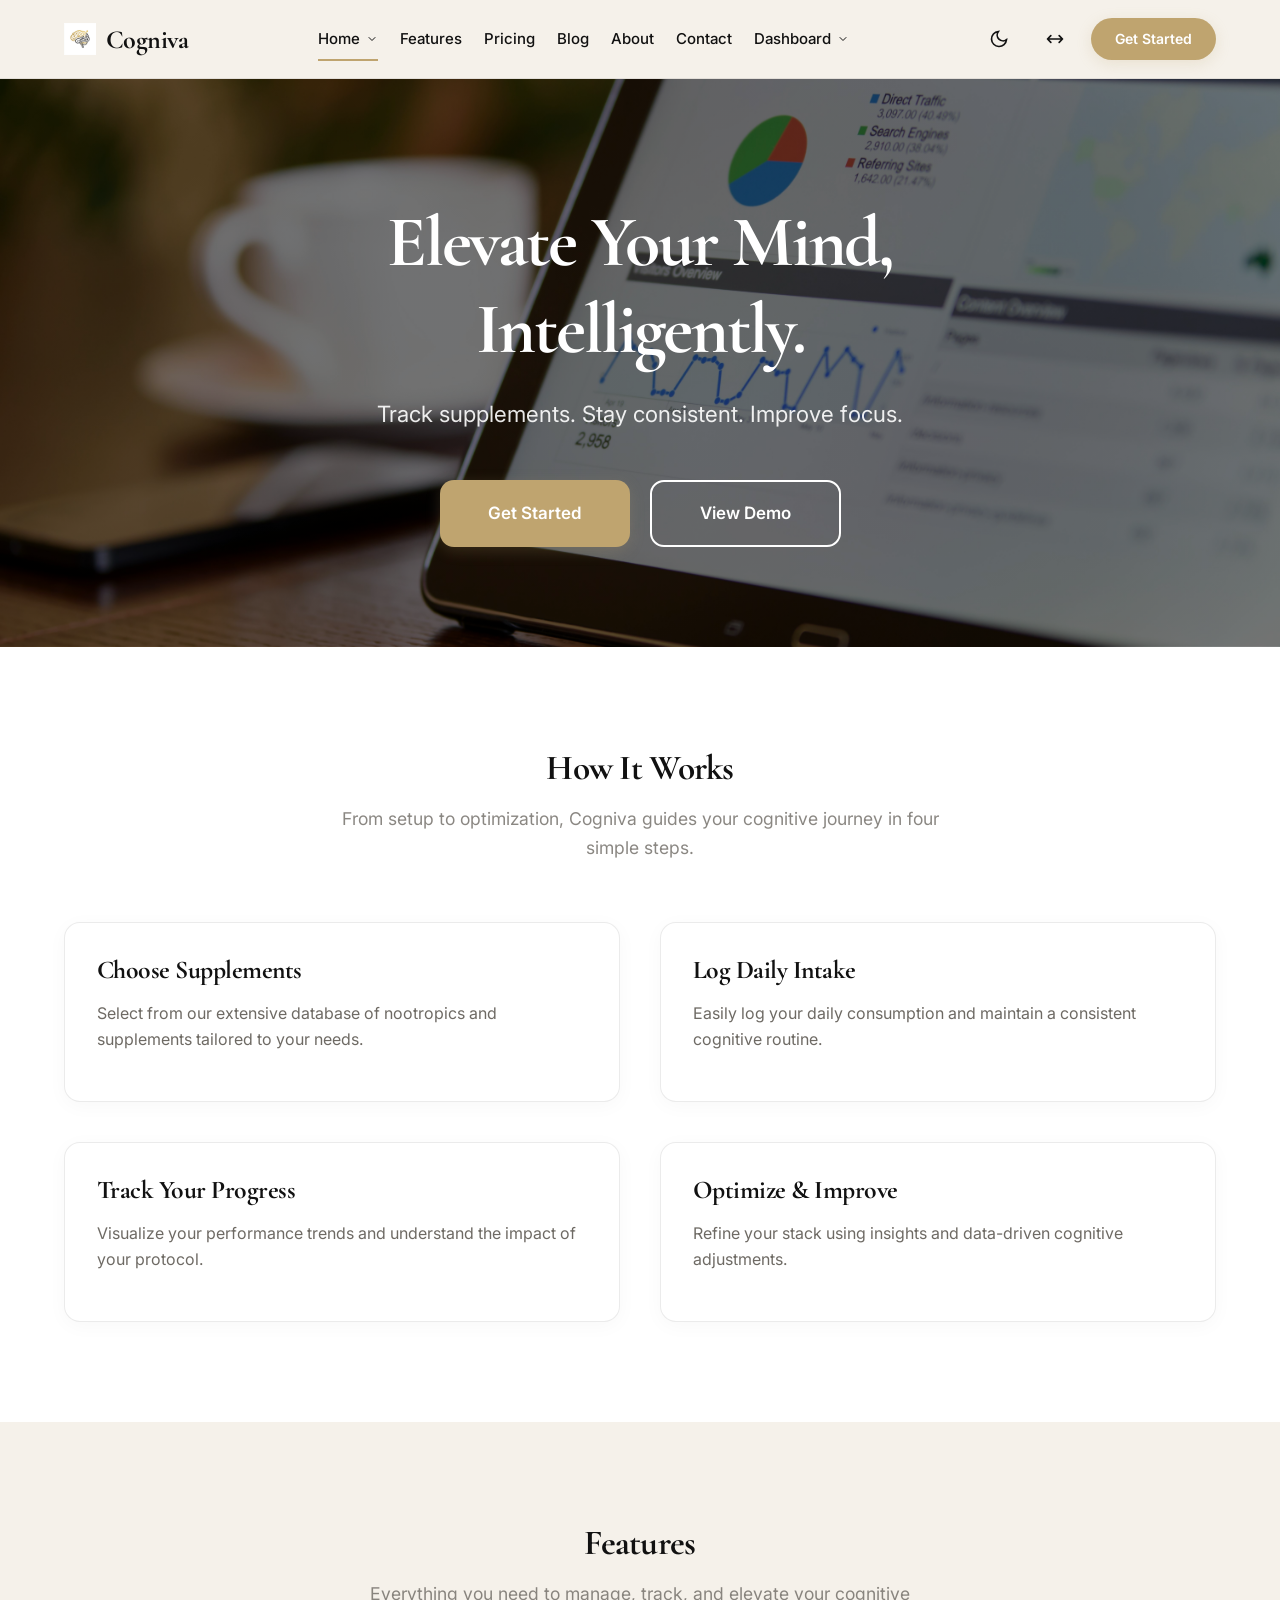
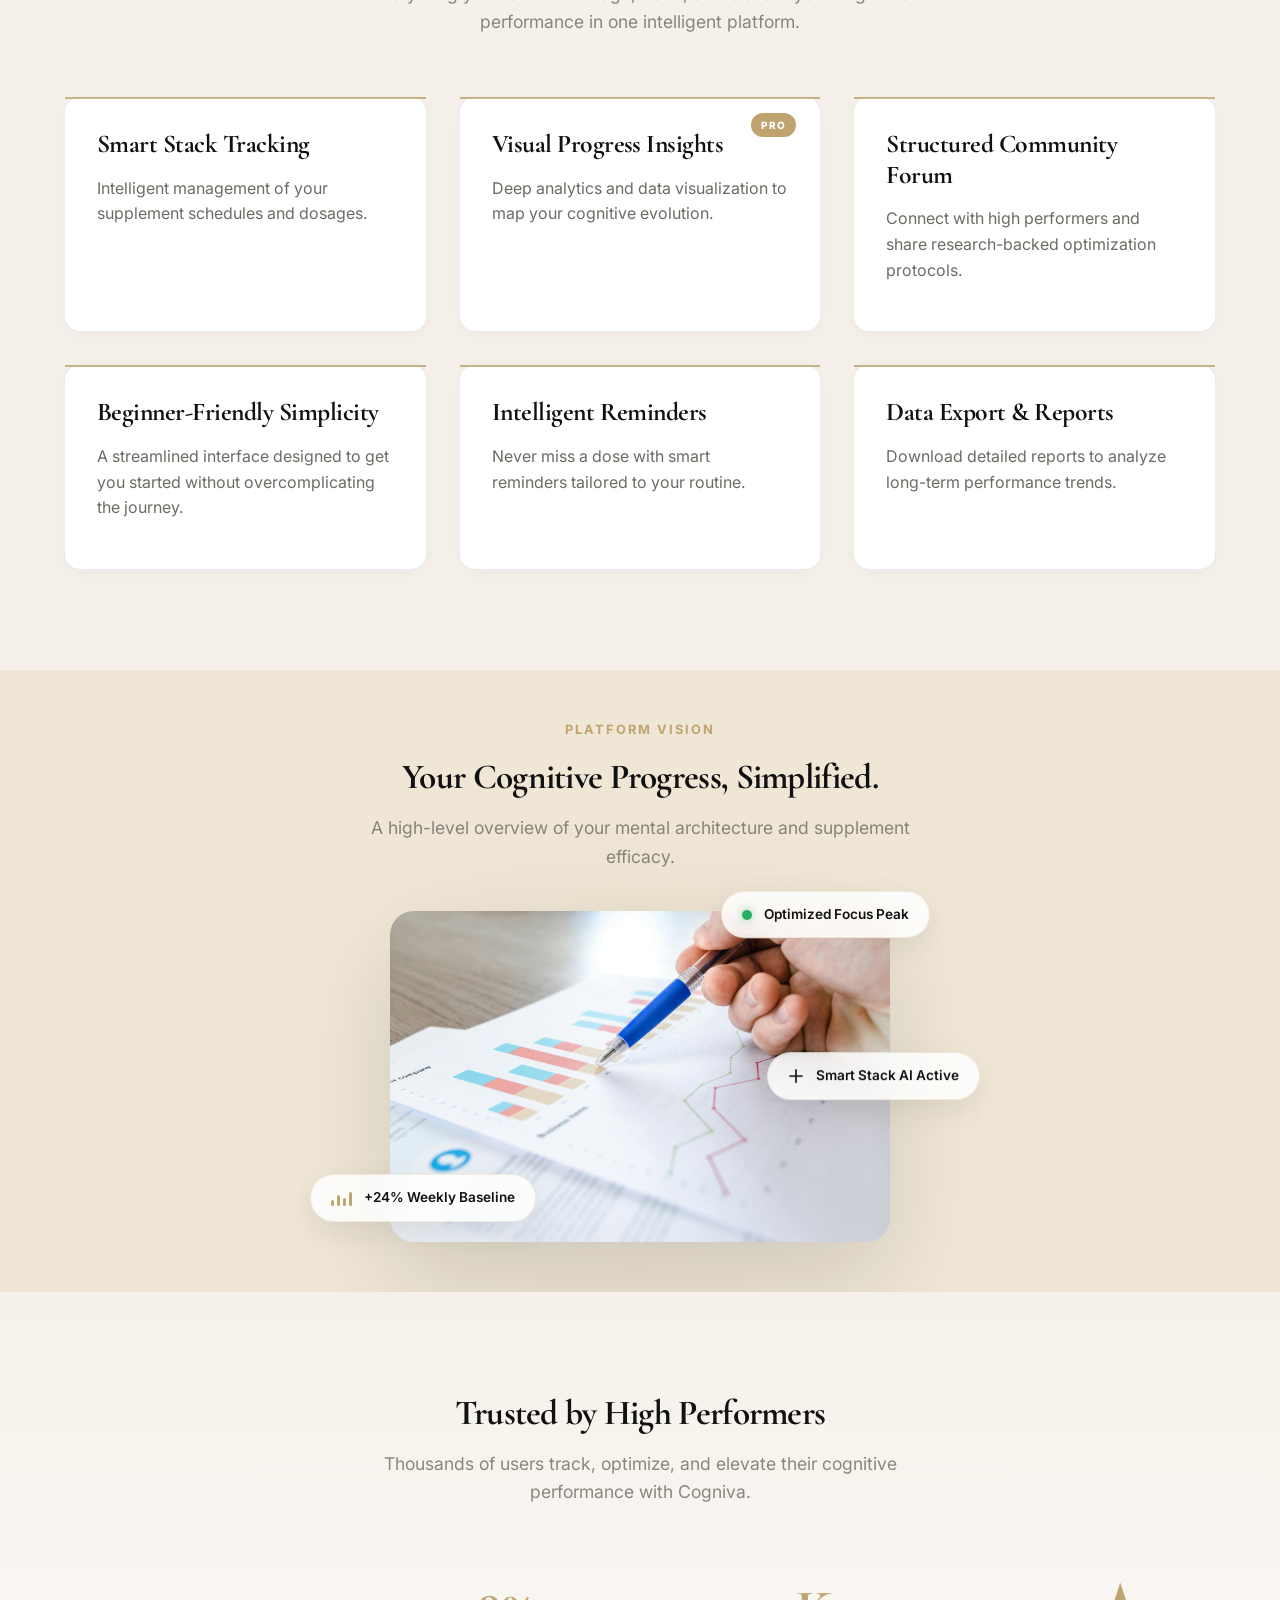
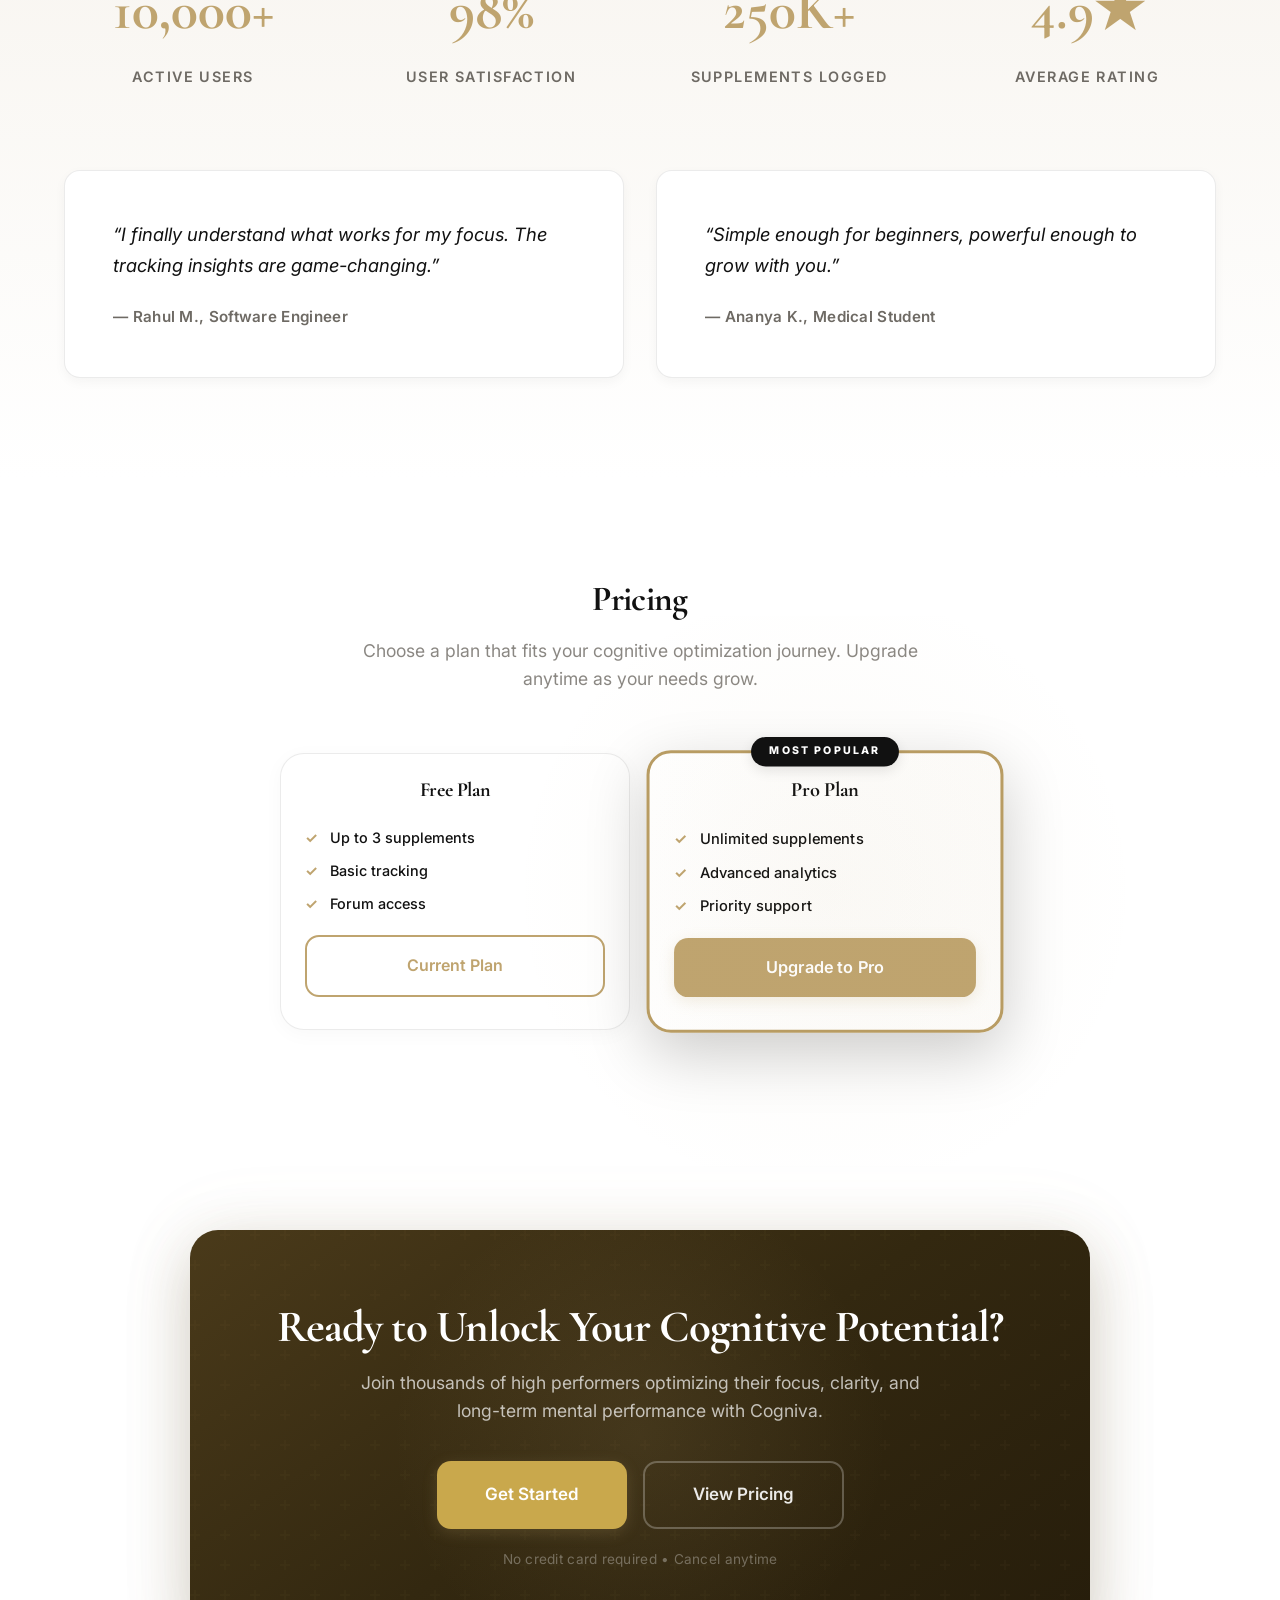
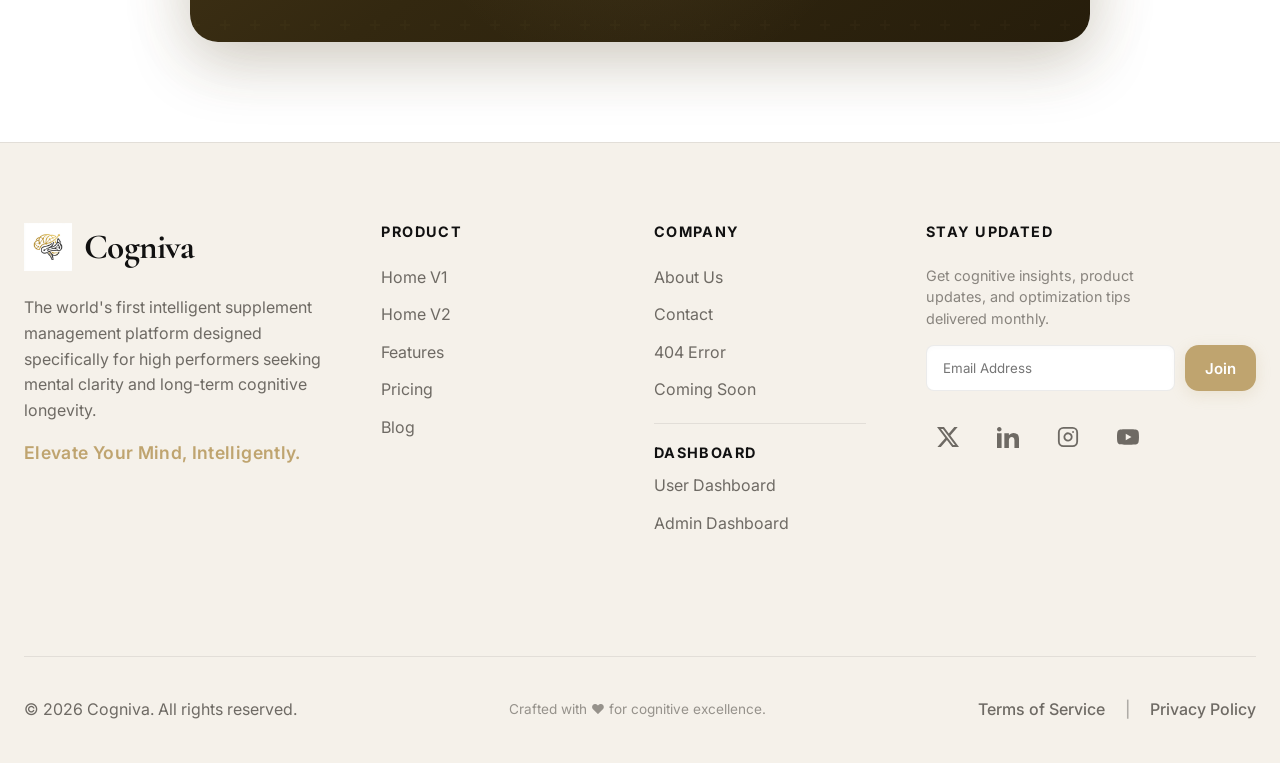
==== commit 928a538e: "Updated CTA design, fixed alignment, UI improvements across pages" ====
--- a/index.html
+++ b/index.html
@@ -61,6 +61,15 @@
                         </div>
                     </li>
                 </ul>
+                <div class="mobile-menu-back">
+                    <button class="back-to-page-btn" id="mobile-back-btn">
+                        <svg width="20" height="20" viewBox="0 0 24 24" fill="none" stroke="currentColor"
+                            stroke-width="2" stroke-linecap="round" stroke-linejoin="round">
+                            <path d="M19 12H5M12 19l-7-7 7-7" />
+                        </svg>
+                        <span>Return to Page</span>
+                    </button>
+                </div>
             </nav>
             <button class="mobile-nav-toggle" id="mobile-toggle" aria-label="Toggle navigation">
                 <span></span>
@@ -294,9 +303,9 @@
     </section>
 
     <!-- Final CTA Section -->
-    <section class="section-cta cta-section">
-        <div class="container">
-            <div class="cta-container">
+    <section class="section-cta">
+        <div class="container">
+            <div class="cta-card cta-home-v1">
                 <h2>Ready to Unlock Your Cognitive Potential?</h2>
                 <p>Join thousands of high performers optimizing their focus, clarity, and long-term mental performance
                     with Cogniva.</p>
--- a/assets/css/style.css
+++ b/assets/css/style.css
@@ -397,6 +397,7 @@
 
 /* 7️⃣ HEADER ARCHITECTURE */
 /* Consolidate Header & Navigation Styles */
+/* Solid Header System (Global) */
 header {
     position: sticky;
     top: 0;
@@ -415,81 +416,6 @@
     padding: 12px 0;
     background-color: var(--header-scroll);
     box-shadow: var(--shadow-sm);
-}
-
-/* Transparent Header for Premium Hero Pages */
-.pricing-page header:not(.scrolled),
-.blog-page header:not(.scrolled),
-.about-page header:not(.scrolled),
-.contact-page header:not(.scrolled),
-.features-page header:not(.scrolled) {
-    position: absolute;
-    background-color: transparent !important;
-    border-bottom-color: rgba(255, 255, 255, 0.1) !important;
-    box-shadow: none !important;
-}
-
-.pricing-page header:not(.scrolled) .logo span,
-.pricing-page header:not(.scrolled) nav ul li>a,
-.pricing-page header:not(.scrolled) .icon-btn,
-.blog-page header:not(.scrolled) .logo span,
-.blog-page header:not(.scrolled) nav ul li>a,
-.blog-page header:not(.scrolled) .icon-btn,
-.about-page header:not(.scrolled) .logo span,
-.about-page header:not(.scrolled) nav ul li>a,
-.about-page header:not(.scrolled) .icon-btn,
-.contact-page header:not(.scrolled) .logo span,
-.contact-page header:not(.scrolled) nav ul li>a,
-.contact-page header:not(.scrolled) .icon-btn,
-.features-page header:not(.scrolled) .logo span,
-.features-page header:not(.scrolled) nav ul li>a,
-.features-page header:not(.scrolled) .icon-btn {
-    color: white !important;
-}
-
-/* Dropdown links must stay dark on white dropdown background */
-.pricing-page header:not(.scrolled) .dropdown-content a,
-.blog-page header:not(.scrolled) .dropdown-content a,
-.about-page header:not(.scrolled) .dropdown-content a,
-.contact-page header:not(.scrolled) .dropdown-content a,
-.features-page header:not(.scrolled) .dropdown-content a {
-    color: var(--text-main) !important;
-}
-
-.pricing-page header:not(.scrolled) .dropdown-content a:hover,
-.blog-page header:not(.scrolled) .dropdown-content a:hover,
-.about-page header:not(.scrolled) .dropdown-content a:hover,
-.contact-page header:not(.scrolled) .dropdown-content a:hover,
-.features-page header:not(.scrolled) .dropdown-content a:hover {
-    color: var(--gold-accent) !important;
-}
-
-.pricing-page header:not(.scrolled) nav ul li a.active,
-.blog-page header:not(.scrolled) nav ul li a.active,
-.about-page header:not(.scrolled) nav ul li a.active,
-.contact-page header:not(.scrolled) nav ul li a.active,
-.features-page header:not(.scrolled) nav ul li a.active {
-    color: white !important;
-}
-
-.pricing-page header:not(.scrolled) nav ul li a.active::after,
-.blog-page header:not(.scrolled) nav ul li a.active::after,
-.about-page header:not(.scrolled) nav ul li a.active::after,
-.contact-page header:not(.scrolled) nav ul li a.active::after,
-.features-page header:not(.scrolled) nav ul li a.active::after {
-    background-color: var(--gold-accent) !important;
-    width: 100%;
-    inset-inline-start: 0;
-}
-
-.pricing-page header:not(.scrolled) .btn-gold,
-.blog-page header:not(.scrolled) .btn-gold,
-.about-page header:not(.scrolled) .btn-gold,
-.contact-page header:not(.scrolled) .btn-gold,
-.features-page header:not(.scrolled) .btn-gold {
-    background-color: var(--gold-accent) !important;
-    border: none;
-    color: var(--black);
 }
 
 header .container {
@@ -635,6 +561,11 @@
 
 .mobile-nav-toggle.active span:nth-child(3) {
     transform: translateY(-8px) rotate(-45deg);
+}
+
+/* Hide mobile-only elements by default on desktop */
+.mobile-menu-back {
+    display: none;
 }
 
 @media (max-width: 1024px) {
@@ -705,10 +636,6 @@
         align-items: center;
     }
 
-    .dropdown.active .chevron {
-        transform: rotate(180deg);
-    }
-
     .dropdown-content {
         position: static;
         transform: none;
@@ -740,7 +667,65 @@
         opacity: 0.8;
         padding: 12px 0 !important;
     }
-}
+
+    .mobile-menu-back {
+        width: 100%;
+        display: flex;
+        justify-content: center;
+        margin-top: 50px;
+        animation: slideUp 0.5s ease forwards;
+        animation-delay: 0.3s;
+        opacity: 0;
+    }
+
+    .back-to-page-btn {
+        background: var(--bg-sections);
+        border: 1.5px solid var(--gold-accent);
+        color: var(--text-main);
+        padding: 12px 28px;
+        border-radius: 12px;
+        font-family: 'Inter', sans-serif;
+        font-weight: 700;
+        font-size: 0.95rem;
+        text-transform: uppercase;
+        letter-spacing: 1px;
+        display: flex;
+        align-items: center;
+        gap: 12px;
+        cursor: pointer;
+        transition: all 0.3s cubic-bezier(0.165, 0.84, 0.44, 1);
+        box-shadow: 0 4px 15px rgba(0, 0, 0, 0.05);
+    }
+
+    .back-to-page-btn:hover {
+        background: var(--gold-accent);
+        color: #fff !important;
+        transform: translateY(-3px);
+        box-shadow: 0 8px 25px rgba(184, 156, 99, 0.3);
+    }
+
+    .back-to-page-btn svg {
+        transition: transform 0.3s ease;
+    }
+
+    .back-to-page-btn:hover svg {
+        transform: translateX(-4px);
+    }
+}
+
+@keyframes slideUp {
+    from {
+        opacity: 0;
+        transform: translateY(20px);
+    }
+
+    to {
+        opacity: 1;
+        transform: translateY(0);
+    }
+}
+
+
 
 @media (max-width: 480px) {
     .nav-actions {
@@ -1204,75 +1189,298 @@
 
 
 
-/* CTA */
+/* CTA — Premium Card Design */
 .section-cta {
-    background-color: var(--gold-accent);
-    /* Changed from primary-beige to bg variable */
-    padding: 120px 0;
+    padding: 100px 0;
+    position: relative;
+    background: var(--bg-body);
+}
+
+.cta-card {
+    max-width: 900px;
+    margin: 0 auto;
+    padding: 72px 60px;
+    text-align: center;
+    border-radius: 28px;
     position: relative;
     overflow: hidden;
-}
-
-.section-cta::before {
+    background: linear-gradient(145deg, #1a1a1a 0%, #111111 50%, #0e0e0e 100%);
+    box-shadow: 0 20px 60px rgba(0, 0, 0, 0.15), 0 0 80px rgba(191, 164, 111, 0.06);
+}
+
+.cta-card::before {
     content: '';
     position: absolute;
     top: 50%;
     left: 50%;
     transform: translate(-50%, -50%);
+    width: 500px;
+    height: 500px;
+    background: radial-gradient(circle, rgba(191, 164, 111, 0.08) 0%, transparent 70%);
+    pointer-events: none;
+    z-index: 0;
+}
+
+.cta-card::after {
+    content: '';
+    position: absolute;
+    inset: 0;
+    background-image: url("data:image/svg+xml,%3Csvg width='60' height='60' viewBox='0 0 60 60' xmlns='http://www.w3.org/2000/svg'%3E%3Cg fill='none' fill-rule='evenodd'%3E%3Cg fill='%23b89c63' fill-opacity='0.03'%3E%3Cpath d='M36 34v-4h-2v4h-4v2h4v4h2v-4h4v-2h-4zm0-30V0h-2v4h-4v2h4v4h2V6h4V4h-4zM6 34v-4H4v4H0v2h4v4h2v-4h4v-2H6zM6 4V0H4v4H0v2h4v4h2V6h4V4H6z'/%3E%3C/g%3E%3C/g%3E%3C/svg%3E");
+    pointer-events: none;
+    z-index: 0;
+}
+
+.cta-card>* {
+    position: relative;
+    z-index: 1;
+}
+
+.cta-card h2 {
+    font-size: 2.8rem;
+    margin-bottom: 16px;
+    line-height: 1.15;
+    color: #fff;
+}
+
+.cta-card p {
+    font-size: 1.1rem;
+    margin-bottom: 36px;
+    color: rgba(255, 255, 255, 0.7);
+    max-width: 560px;
+    margin-left: auto;
+    margin-right: auto;
+    line-height: 1.6;
+}
+
+.cta-card .cta-btns {
+    display: flex;
+    justify-content: center;
+    gap: 16px;
+    flex-wrap: wrap;
+    margin-bottom: 20px;
+}
+
+.cta-card .btn-gold {
+    background: var(--gold-accent);
+    color: #fff;
+}
+
+.cta-card .btn-gold:hover {
+    background: var(--gold-hover);
+    transform: translateY(-2px);
+    box-shadow: 0 8px 24px rgba(191, 164, 111, 0.3);
+}
+
+.cta-card .btn-outline {
+    border-color: rgba(255, 255, 255, 0.25);
+    color: rgba(255, 255, 255, 0.9);
+}
+
+.cta-card .btn-outline:hover {
+    background: rgba(255, 255, 255, 0.08);
+    border-color: rgba(255, 255, 255, 0.4);
+}
+
+.cta-card .trust-line,
+.cta-card .cta-trust {
+    font-size: 0.85rem;
+    color: rgba(255, 255, 255, 0.45);
+    margin-top: 12px;
+    letter-spacing: 0.02em;
+}
+
+/* Home V1 — Deep Amber/Gold */
+.cta-card.cta-home-v1 {
+    background: linear-gradient(145deg, #4a3a1a 0%, #332810 50%, #261d0b 100%);
+    box-shadow: 0 20px 60px rgba(74, 58, 26, 0.25), 0 0 80px rgba(191, 164, 111, 0.08);
+}
+
+.cta-card.cta-home-v1::before {
+    background: radial-gradient(circle, rgba(191, 164, 111, 0.12) 0%, transparent 70%);
+}
+
+.cta-card.cta-home-v1 .btn-gold {
+    background: #c9a84c;
+}
+
+.cta-card.cta-home-v1 .btn-gold:hover {
+    background: #d4b55a;
+    box-shadow: 0 8px 24px rgba(201, 168, 76, 0.35);
+}
+
+/* Home V2 — Royal Navy */
+.cta-card.cta-home-v2 {
+    background: linear-gradient(145deg, #1a2a4a 0%, #101c33 50%, #0b1424 100%);
+    box-shadow: 0 20px 60px rgba(26, 42, 74, 0.3), 0 0 80px rgba(100, 140, 200, 0.06);
+}
+
+.cta-card.cta-home-v2::before {
+    background: radial-gradient(circle, rgba(100, 150, 220, 0.08) 0%, transparent 70%);
+}
+
+.cta-card.cta-home-v2 .btn-gold {
+    background: #4a7abf;
+}
+
+.cta-card.cta-home-v2 .btn-gold:hover {
+    background: #5a8ad0;
+    box-shadow: 0 8px 24px rgba(74, 122, 191, 0.35);
+}
+
+/* Features — Deep Teal */
+.cta-card.cta-features {
+    background: linear-gradient(145deg, #1a3a3a 0%, #0f2828 50%, #0a1e1e 100%);
+    box-shadow: 0 20px 60px rgba(26, 58, 58, 0.3), 0 0 80px rgba(80, 180, 170, 0.06);
+}
+
+.cta-card.cta-features::before {
+    background: radial-gradient(circle, rgba(80, 180, 170, 0.08) 0%, transparent 70%);
+}
+
+.cta-card.cta-features .btn-gold {
+    background: #3a9e95;
+}
+
+.cta-card.cta-features .btn-gold:hover {
+    background: #48b0a6;
+    box-shadow: 0 8px 24px rgba(58, 158, 149, 0.35);
+}
+
+/* Blog — Forest Green */
+.cta-card.cta-blog {
+    background: linear-gradient(145deg, #1a3320 0%, #0f2415 50%, #091a0f 100%);
+    box-shadow: 0 20px 60px rgba(26, 51, 32, 0.3), 0 0 80px rgba(80, 160, 100, 0.06);
+}
+
+.cta-card.cta-blog::before {
+    background: radial-gradient(circle, rgba(80, 160, 100, 0.08) 0%, transparent 70%);
+}
+
+.cta-card.cta-blog .btn-gold {
+    background: #3a8a50;
+}
+
+.cta-card.cta-blog .btn-gold:hover {
+    background: #48a060;
+    box-shadow: 0 8px 24px rgba(58, 138, 80, 0.35);
+}
+
+/* About — Warm Burgundy */
+.cta-card.cta-about {
+    background: linear-gradient(145deg, #3d1a2a 0%, #2a101c 50%, #1e0b14 100%);
+    box-shadow: 0 20px 60px rgba(61, 26, 42, 0.3), 0 0 80px rgba(180, 80, 120, 0.06);
+}
+
+.cta-card.cta-about::before {
+    background: radial-gradient(circle, rgba(180, 80, 120, 0.08) 0%, transparent 70%);
+}
+
+.cta-card.cta-about .btn-gold {
+    background: #b04a6e;
+}
+
+.cta-card.cta-about .btn-gold:hover {
+    background: #c05a7e;
+    box-shadow: 0 8px 24px rgba(176, 74, 110, 0.35);
+}
+
+/* Contact — Deep Indigo */
+.cta-card.cta-contact {
+    background: linear-gradient(145deg, #2a1a4a 0%, #1c1033 50%, #140b24 100%);
+    box-shadow: 0 20px 60px rgba(42, 26, 74, 0.3), 0 0 80px rgba(130, 90, 200, 0.06);
+}
+
+.cta-card.cta-contact::before {
+    background: radial-gradient(circle, rgba(130, 90, 200, 0.08) 0%, transparent 70%);
+}
+
+.cta-card.cta-contact .btn-gold {
+    background: #7a52c7;
+}
+
+.cta-card.cta-contact .btn-gold:hover {
+    background: #8a62d7;
+    box-shadow: 0 8px 24px rgba(122, 82, 199, 0.35);
+}
+
+/* Pricing — Rich Gold (Strongest) */
+.cta-card.cta-pricing {
+    background: linear-gradient(145deg, #5a441e 0%, #3d2e12 50%, #2a1f0c 100%);
+    box-shadow: 0 24px 70px rgba(90, 68, 30, 0.3), 0 0 100px rgba(191, 164, 111, 0.12);
+    border: 1px solid rgba(191, 164, 111, 0.2);
+}
+
+.cta-card.cta-pricing::before {
     width: 600px;
     height: 600px;
-    background: radial-gradient(circle, rgba(191, 164, 111, 0.15) 0%, rgba(255, 255, 255, 0) 70%);
-    pointer-events: none;
+    background: radial-gradient(circle, rgba(191, 164, 111, 0.15) 0%, transparent 65%);
+}
+
+.cta-card.cta-pricing h2 {
+    font-size: 3rem;
+}
+
+.cta-card.cta-pricing .btn-gold {
+    background: #d4a93c;
+}
+
+.cta-card.cta-pricing .btn-gold:hover {
+    background: #e0b848;
+    box-shadow: 0 8px 28px rgba(212, 169, 60, 0.4);
+}
+
+body.dark-mode .section-cta {
+    background: var(--bg-body);
+}
+
+body.dark-mode .cta-card {
+    box-shadow: 0 20px 60px rgba(0, 0, 0, 0.4), 0 0 80px rgba(191, 164, 111, 0.04);
+}
+
+@media (max-width: 768px) {
+    .section-cta {
+        padding: 60px 0;
+    }
+
+    .cta-card {
+        padding: 48px 28px;
+        border-radius: 20px;
+        margin: 0 16px;
+    }
+
+    .cta-card h2 {
+        font-size: 2rem;
+    }
+
+    .cta-card p {
+        font-size: 1rem;
+        margin-bottom: 28px;
+    }
+
+    .cta-card.cta-pricing h2 {
+        font-size: 2.2rem;
+    }
+}
+
+@media (max-width: 480px) {
+    .cta-card {
+        padding: 36px 20px;
+        border-radius: 16px;
+    }
+
+    .cta-card h2 {
+        font-size: 1.7rem;
+    }
+
+    .cta-card .cta-btns {
+        flex-direction: column;
+    }
 }
 
 .cta-container {
     max-width: 800px;
     margin: 0 auto;
     text-align: center;
-}
-
-.cta-container h2 {
-    font-size: 4rem;
-    margin-bottom: 24px;
-    line-height: 1.1;
-    max-width: 800px;
-    margin-left: auto;
-    margin-right: auto;
-    color: var(--white);
-    /* Ensure text stays white on gold bg */
-}
-
-.cta-container p {
-    font-size: 1.25rem;
-    margin-bottom: 48px;
-    color: rgba(255, 255, 255, 0.9);
-    /* Lighter text for contrast */
-    max-width: 650px;
-    margin-left: auto;
-    margin-right: auto;
-}
-
-.section-cta .btn-gold {
-    background-color: var(--white);
-    color: var(--gold-accent);
-}
-
-.section-cta .btn-gold:hover {
-    background-color: var(--cream-bg);
-    color: var(--gold-hover);
-}
-
-.section-cta .btn-outline {
-    border-color: var(--white);
-    color: var(--white);
-}
-
-.section-cta .btn-outline:hover {
-    background: rgba(255, 255, 255, 0.1);
-}
-
-.section-cta .trust-line {
-    color: rgba(255, 255, 255, 0.8);
 }
 
 /* Footer */
@@ -1319,18 +1527,37 @@
 
 .footer-col h4 {
     font-size: 0.9rem;
-    font-family: 'Inter', sans-serif;
+    font-family: 'Inter', sans-serif !important;
     text-transform: uppercase;
     letter-spacing: 0.1em;
     margin-bottom: 1.5rem;
+    color: var(--text-main) !important;
 }
 
 .footer-links li {
     margin-bottom: 12px;
 }
 
+.footer-links a {
+    font-family: 'Inter', sans-serif !important;
+    color: var(--text-muted) !important;
+}
+
+.footer-brand p {
+    font-family: 'Inter', sans-serif !important;
+    color: var(--text-muted) !important;
+}
+
+body.dark-mode .footer-links a {
+    color: rgba(255, 255, 255, 0.7) !important;
+}
+
+body.dark-mode .footer-brand p {
+    color: rgba(255, 255, 255, 0.7) !important;
+}
+
 .footer-links a:hover {
-    color: var(--gold-accent);
+    color: var(--gold-accent) !important;
     padding-inline-start: 4px;
 }
 
@@ -1365,8 +1592,14 @@
 
 .footer-bottom-centered {
     font-size: 0.85rem;
-    color: var(--text-muted);
+    color: var(--text-muted) !important;
+    font-family: 'Inter', sans-serif !important;
     opacity: 0.7;
+}
+
+.footer-copyright {
+    font-family: 'Inter', sans-serif !important;
+    color: var(--text-muted) !important;
 }
 
 .trust-line {
@@ -1442,7 +1675,7 @@
 
 /* Auth Shared */
 .auth-page {
-    background-color: var(--cream-bg);
+    background-color: var(--bg-hero);
     min-height: 100vh;
 }
 
@@ -1465,10 +1698,11 @@
 }
 
 .auth-card {
-    padding: 48px;
-    background: rgba(255, 255, 255, 0.8);
+    padding: 36px;
+    background: var(--bg-card);
     backdrop-filter: blur(10px);
     width: 100%;
+    max-width: 420px;
 }
 
 .auth-page h1 {
@@ -1511,7 +1745,7 @@
 .auth-page .form-group,
 .coming-soon-page .form-group,
 .error-page .form-group {
-    margin-bottom: 1.5rem;
+    margin-bottom: 1.2rem;
     position: relative;
 }
 
@@ -1519,10 +1753,11 @@
 .coming-soon-page .form-group input,
 .error-page .form-group input {
     width: 100%;
-    padding: 16px;
+    padding: 13px 16px;
     border-radius: var(--radius);
     border: 1px solid var(--border-color);
-    background: #fff;
+    background: var(--bg-card);
+    color: var(--text-main);
     outline: none;
     font-family: 'Inter', sans-serif;
 }
@@ -1532,7 +1767,7 @@
 .error-page .form-group label {
     position: absolute;
     left: 16px;
-    top: 16px;
+    top: 13px;
     color: var(--text-muted);
     pointer-events: none;
     transition: var(--transition);
@@ -1545,7 +1780,7 @@
     top: -10px;
     left: 12px;
     font-size: 0.8rem;
-    background: #fff;
+    background: var(--bg-card);
     padding: 0 6px;
     color: var(--gold-accent);
     font-weight: 600;
@@ -1568,6 +1803,128 @@
     transform: translateY(-2px);
 }
 
+/* Social Auth Buttons */
+.social-auth-group {
+    display: flex;
+    flex-direction: column;
+    gap: 12px;
+    margin-top: 8px;
+    margin-bottom: 0;
+}
+
+.btn-social {
+    display: flex;
+    align-items: center;
+    justify-content: center;
+    gap: 12px;
+    width: 100%;
+    padding: 12px 18px;
+    border-radius: var(--radius);
+    border: 1px solid var(--border-color);
+    background: var(--bg-body);
+    color: var(--text-main);
+    font-family: 'Inter', sans-serif;
+    font-size: 14px;
+    font-weight: 600;
+    cursor: pointer;
+    transition: var(--transition);
+    position: relative;
+    overflow: hidden;
+}
+
+.btn-social::before {
+    content: '';
+    position: absolute;
+    inset: 0;
+    background: linear-gradient(135deg, rgba(191, 164, 111, 0.05), transparent);
+    opacity: 0;
+    transition: opacity 0.3s ease;
+}
+
+.btn-social:hover::before {
+    opacity: 1;
+}
+
+.btn-social:hover {
+    border-color: rgba(191, 164, 111, 0.3);
+    transform: translateY(-2px);
+    box-shadow: 0 4px 16px rgba(0, 0, 0, 0.06);
+}
+
+.btn-social:active {
+    transform: translateY(0);
+}
+
+.btn-social svg {
+    flex-shrink: 0;
+}
+
+.btn-google:hover {
+    border-color: rgba(66, 133, 244, 0.3);
+    box-shadow: 0 4px 16px rgba(66, 133, 244, 0.08);
+}
+
+.btn-github {
+    color: var(--text-main);
+}
+
+.btn-github svg {
+    color: var(--text-main);
+}
+
+body.dark-mode .btn-social {
+    background: rgba(255, 255, 255, 0.04);
+    border-color: rgba(255, 255, 255, 0.1);
+}
+
+body.dark-mode .btn-social:hover {
+    background: rgba(255, 255, 255, 0.08);
+    border-color: rgba(191, 164, 111, 0.3);
+}
+
+body.dark-mode .btn-github svg {
+    color: #F5F1EA;
+}
+
+/* Auth Divider */
+.auth-divider {
+    display: flex;
+    align-items: center;
+    gap: 16px;
+    margin: 18px 0;
+}
+
+.auth-divider::before,
+.auth-divider::after {
+    content: '';
+    flex: 1;
+    height: 1px;
+    background: var(--border-color);
+}
+
+.auth-divider span {
+    font-family: 'Inter', sans-serif;
+    font-size: 12px;
+    font-weight: 700;
+    color: var(--text-muted);
+    text-transform: uppercase;
+    letter-spacing: 0.15em;
+    white-space: nowrap;
+    opacity: 0.6;
+}
+
+/* Responsive: Social Auth on Mobile */
+@media (max-width: 768px) {
+    .social-auth-group {
+        gap: 10px;
+    }
+
+    .btn-social {
+        padding: 12px 16px;
+        font-size: 13px;
+    }
+}
+
 /* Error & Coming Soon */
 .error-page,
 .coming-soon-page {
@@ -1577,27 +1934,23 @@
     align-items: center;
     justify-content: center;
     text-align: center;
-    background: var(--cream-bg);
-}
-
-.bg-text,
-.bg-404 {
-    font-size: 25vw;
-    font-family: 'Cormorant Garamond', serif;
-    font-weight: 900;
-    color: var(--gold-accent);
-    opacity: 0.05;
-    position: absolute;
-    z-index: 0;
-    pointer-events: none;
-    animation: float 8s ease-in-out infinite;
-}
+    background: var(--bg-hero);
+    overflow: hidden;
+    position: relative;
+}
+
+
 
 .error-page .content,
 .coming-soon-page .content {
     position: relative;
     z-index: 10;
     padding: 40px;
+    display: flex;
+    flex-direction: column;
+    align-items: center;
+    justify-content: center;
+    width: 100%;
 }
 
 /* Animations */
@@ -1665,8 +2018,7 @@
         padding: 0 24px;
     }
 
-    .hero-grid,
-    .auth-container {
+    .hero-grid {
         grid-template-columns: 1fr;
         text-align: center;
     }
@@ -1682,10 +2034,191 @@
         text-align: left;
     }
 
+    /* Auth: Stack vertically */
     .auth-container {
-        gap: 40px;
-    }
-}
+        flex-direction: column;
+        gap: 0;
+        padding: 40px 24px;
+        text-align: center;
+    }
+
+    .brand-panel {
+        padding-bottom: 32px;
+    }
+
+    .auth-page h1 {
+        font-size: 2.8rem;
+    }
+
+    .form-panel {
+        width: 100%;
+        display: flex;
+        justify-content: center;
+    }
+
+    .auth-card {
+        max-width: 460px;
+        width: 100%;
+    }
+}
+
+/* Auth — Tablet & Small */
+@media (max-width: 768px) {
+    .auth-container {
+        padding: 24px 20px;
+        min-height: auto;
+    }
+
+    .auth-page h1 {
+        font-size: 2.2rem;
+    }
+
+    .brand-panel {
+        padding-bottom: 24px;
+    }
+
+    .brand-panel .logo {
+        justify-content: center;
+    }
+
+    .auth-card {
+        max-width: 100%;
+        padding: 28px 24px;
+    }
+
+    .auth-card h2 {
+        font-size: 1.7rem;
+        margin-bottom: 16px;
+    }
+
+    .btn-social {
+        padding: 11px 16px;
+        font-size: 13px;
+    }
+
+    .auth-divider {
+        margin: 14px 0;
+    }
+
+    .auth-page .form-group {
+        margin-bottom: 1rem;
+    }
+
+    .auth-page .form-group input {
+        padding: 12px 14px;
+    }
+
+    .auth-page .form-group label {
+        top: 12px;
+        left: 14px;
+    }
+
+    .form-extras {
+        flex-direction: column;
+        gap: 10px;
+        align-items: flex-start;
+    }
+
+    .btn-auth {
+        padding: 13px;
+    }
+}
+
+/* Auth — Mobile */
+@media (max-width: 600px) {
+    .auth-container {
+        padding: 20px 16px;
+        min-height: 100vh;
+        justify-content: center;
+    }
+
+    .brand-panel {
+        padding-bottom: 16px;
+        text-align: center;
+    }
+
+    .brand-panel .logo {
+        justify-content: center;
+        font-size: 1.6rem;
+        margin-bottom: 12px;
+    }
+
+    .brand-panel .logo-icon {
+        height: 32px;
+    }
+
+    .auth-page h1 {
+        font-size: 1.8rem;
+        margin-bottom: 8px;
+    }
+
+    .brand-panel .brand-content p {
+        font-size: 0.85rem;
+        margin-bottom: 12px;
+    }
+
+    .brand-panel .btn-back {
+        padding: 8px 18px;
+        font-size: 0.8rem;
+    }
+
+    .brand-panel .benefits-list {
+        display: none;
+    }
+
+    .auth-card {
+        padding: 24px 20px;
+    }
+
+    .auth-card h2 {
+        font-size: 1.5rem;
+        margin-bottom: 14px;
+    }
+
+    .social-auth-group {
+        gap: 8px;
+    }
+
+    .btn-social {
+        padding: 10px 14px;
+        font-size: 13px;
+        gap: 10px;
+    }
+
+    .auth-divider {
+        margin: 12px 0;
+    }
+
+    .auth-page .form-group input {
+        padding: 11px 14px;
+        font-size: 14px;
+    }
+
+    .auth-page .form-group label {
+        top: 11px;
+        left: 14px;
+        font-size: 14px;
+    }
+
+    .btn-auth {
+        padding: 12px;
+        font-size: 14px;
+    }
+
+    .trust-text {
+        font-size: 0.7rem;
+    }
+
+    .auth-footer {
+        margin-top: 20px;
+        font-size: 0.85rem;
+    }
+
+    .terms-text {
+        font-size: 0.8rem;
+    }
+}
+
 
 @media (max-width: 600px) {
     .footer-grid {
@@ -1977,6 +2510,8 @@
     padding: 16px 24px;
     border-radius: var(--radius);
     border: 1px solid var(--border-color);
+    background: var(--bg-card);
+    color: var(--text-main);
     outline: none;
 }
 
@@ -1986,6 +2521,10 @@
     opacity: 0.8;
 }
 
+.coming-soon-page .btn-outline {
+    margin-top: 40px;
+}
+
 /* Coming Soon & Error Enhancements */
 .error-page h1,
 .coming-soon-page h1 {
@@ -1998,6 +2537,88 @@
     margin: 0 auto 3rem;
 }
 
+
+
+.preview-card {
+    background: rgba(255, 255, 255, 0.02);
+    backdrop-filter: blur(20px);
+    -webkit-backdrop-filter: blur(20px);
+    padding: 60px;
+    border-radius: var(--radius-lg);
+    border: 1px solid rgba(191, 164, 111, 0.15);
+    box-shadow: 0 25px 50px -12px rgba(0, 0, 0, 0.5);
+    width: 100%;
+    max-width: 800px;
+    position: relative;
+    z-index: 2;
+}
+
+body.dark-mode .preview-card {
+    background: rgba(0, 0, 0, 0.2);
+    border-color: rgba(255, 255, 255, 0.05);
+}
+
+.nav-suggestions {
+    margin-top: 60px;
+    width: 100%;
+    max-width: 500px;
+    display: flex;
+    flex-direction: column;
+    align-items: center;
+}
+
+.suggestion-label {
+    font-size: 0.85rem;
+    text-transform: uppercase;
+    letter-spacing: 0.1em;
+    font-weight: 600;
+    color: var(--text-muted);
+    margin-bottom: 24px;
+    opacity: 0.7;
+}
+
+.pill-group {
+    display: flex;
+    gap: 16px;
+    justify-content: center;
+    flex-wrap: wrap;
+}
+
+.pill {
+    padding: 10px 20px;
+    background: rgba(255, 255, 255, 0.03);
+    backdrop-filter: blur(10px);
+    -webkit-backdrop-filter: blur(10px);
+    border: 1px solid rgba(191, 164, 111, 0.2);
+    border-radius: 30px;
+    font-size: 0.85rem;
+    font-weight: 500;
+    color: var(--text-main);
+    transition: var(--transition);
+}
+
+body.dark-mode .pill {
+    background: rgba(255, 255, 255, 0.05);
+}
+
+.pill:hover {
+    border-color: var(--gold-accent);
+    color: var(--gold-accent);
+    transform: translateY(-2px);
+}
+
+
+.radial-glow {
+    position: fixed;
+    top: 50%;
+    left: 50%;
+    transform: translate(-50%, -50%);
+    width: 100%;
+    height: 100%;
+    background: radial-gradient(circle at center, rgba(191, 164, 111, 0.08) 0%, transparent 70%);
+    pointer-events: none;
+    z-index: -1;
+}
 
 /* 🔟 RTL SUPPORT & PUNCTUATION FIXES */
 
@@ -3059,18 +3680,13 @@
     --feat-bg-light: #1c1c1c;
 }
 
-/* Features page header — transparent on hero, solid on scroll (handled by global transparent header rules above) */
-.features-page header.scrolled {
-    background: var(--header-scroll) !important;
-    backdrop-filter: blur(20px);
-    border-bottom: 1px solid var(--border-color);
-}
+
 
 /* Hero Section */
 .features-hero {
-    min-height: 90vh;
-    padding: 200px 0 100px;
-    background: url('../images/HeroImage.jpg') center center / cover no-repeat;
+    min-height: 60vh;
+    padding: 120px 0 60px;
+    background: url('../images/features/HeroImage.jpg') center center / cover no-repeat;
     position: relative;
     overflow: hidden;
     text-align: center;
@@ -3155,23 +3771,26 @@
 }
 
 .features-hero h1 {
-    font-size: 4.5rem;
-    margin-bottom: 24px;
+    font-size: 3.5rem;
+    margin-bottom: 8px;
     color: #ffffff;
     -webkit-text-fill-color: #ffffff;
     text-shadow: 0 4px 20px rgba(0, 0, 0, 0.5);
     position: relative;
     z-index: 10;
+    text-align: center;
+    width: 100%;
 }
 
 .features-hero p {
-    font-size: 1.4rem;
-    max-width: 700px;
-    margin: 0 auto 48px;
+    font-size: 1.2rem;
+    max-width: 650px;
+    margin: 8px auto 24px;
     color: rgba(255, 255, 255, 0.95);
     text-shadow: 0 2px 10px rgba(0, 0, 0, 0.4);
     position: relative;
     z-index: 10;
+    text-align: center;
 }
 
 .features-hero .hero-btns {
@@ -3638,16 +4257,25 @@
 /* TABLET (≤1024px) */
 @media (max-width: 1024px) {
     .features-hero {
-        padding: 160px 0 80px;
-        min-height: 70vh;
+        padding: 60px 0 30px;
+        min-height: 40vh;
+        text-align: center;
     }
 
     .features-hero h1 {
-        font-size: 3.2rem;
+        font-size: 2.2rem;
+        margin-inline: auto;
+        margin-bottom: 10px;
+        text-align: center;
+        max-width: 95%;
+        width: 100%;
     }
 
     .features-hero p {
-        font-size: 1.2rem;
+        font-size: 0.95rem;
+        margin: 8px auto 20px;
+        text-align: center;
+        max-width: 90%;
     }
 
     .cap-grid {
@@ -3710,17 +4338,17 @@
 /* MOBILE (≤600px) */
 @media (max-width: 600px) {
     .features-hero {
-        padding: 130px 0 60px;
+        padding: 80px 0 40px;
         min-height: auto;
     }
 
     .features-hero h1 {
-        font-size: 2.2rem;
+        font-size: 1.8rem;
     }
 
     .features-hero p {
-        font-size: 1rem;
-        margin: 0 auto 32px;
+        font-size: 0.9rem;
+        margin: 8px auto 20px;
     }
 
     .features-hero .hero-btns {
@@ -3847,7 +4475,7 @@
 .pricing-hero {
     padding: 240px 0 160px;
     background: linear-gradient(rgba(10, 10, 15, 0.6), rgba(10, 10, 15, 0.6)),
-        url('../images/pricing/HeroImage.jpg');
+        url('../images/pricing/HeroImage01.jpg');
     background-size: cover;
     background-position: center;
     background-attachment: fixed;
@@ -3891,6 +4519,187 @@
     background-image: url("data:image/svg+xml,%3Csvg width='60' height='60' viewBox='0 0 60 60' xmlns='http://www.w3.org/2000/svg'%3E%3Cg fill='none' fill-rule='evenodd'%3E%3Cg fill='%23b89c63' fill-opacity='0.03'%3E%3Cpath d='M36 34v-4h-2v4h-4v2h4v4h2v-4h4v-2h-4zm0-30V0h-2v4h-4v2h4v4h2V6h4V4h-4zM6 34v-4H4v4H0v2h4v4h2v-4h4v-2H6zM6 4V0H4v4H0v2h4v4h2V6h4V4H6z'/%3E%3C/g%3E%3C/g%3E%3C/svg%3E");
     mask-image: radial-gradient(circle at center, black, transparent 80%);
     pointer-events: none;
+}
+
+/* Animated Gold Gradient Line */
+.pricing-hero::after {
+    content: '';
+    position: absolute;
+    bottom: 60px;
+    left: 50%;
+    transform: translateX(-50%);
+    width: 200px;
+    height: 2px;
+    background: linear-gradient(90deg, transparent, var(--gold-accent), transparent);
+    opacity: 0.4;
+    animation: pricing-line-pulse 3s ease-in-out infinite;
+    pointer-events: none;
+}
+
+@keyframes pricing-line-pulse {
+
+    0%,
+    100% {
+        opacity: 0.2;
+        width: 150px;
+    }
+
+    50% {
+        opacity: 0.5;
+        width: 280px;
+    }
+}
+
+/* Floating Decorative Orbs */
+.pricing-hero-orb {
+    position: absolute;
+    border-radius: 50%;
+    pointer-events: none;
+    z-index: 1;
+    filter: blur(60px);
+}
+
+.pricing-hero-orb.orb-1 {
+    width: 300px;
+    height: 300px;
+    background: radial-gradient(circle, rgba(191, 164, 111, 0.15), transparent 70%);
+    top: 10%;
+    left: -5%;
+    animation: pricing-orb-float 8s ease-in-out infinite;
+}
+
+.pricing-hero-orb.orb-2 {
+    width: 200px;
+    height: 200px;
+    background: radial-gradient(circle, rgba(191, 164, 111, 0.1), transparent 70%);
+    top: 20%;
+    right: -3%;
+    animation: pricing-orb-float 10s ease-in-out infinite reverse;
+}
+
+.pricing-hero-orb.orb-3 {
+    width: 150px;
+    height: 150px;
+    background: radial-gradient(circle, rgba(255, 255, 255, 0.05), transparent 70%);
+    bottom: 15%;
+    left: 15%;
+    animation: pricing-orb-float 12s ease-in-out infinite;
+    animation-delay: -4s;
+}
+
+@keyframes pricing-orb-float {
+
+    0%,
+    100% {
+        transform: translate(0, 0) scale(1);
+    }
+
+    33% {
+        transform: translate(20px, -15px) scale(1.05);
+    }
+
+    66% {
+        transform: translate(-10px, 10px) scale(0.95);
+    }
+}
+
+/* Trust Badges */
+.pricing-hero-badges {
+    display: flex;
+    align-items: center;
+    justify-content: center;
+    gap: 20px;
+    margin-top: 40px;
+    flex-wrap: wrap;
+}
+
+.hero-badge {
+    display: flex;
+    align-items: center;
+    gap: 8px;
+    padding: 8px 18px;
+    background: rgba(255, 255, 255, 0.08);
+    backdrop-filter: blur(10px);
+    -webkit-backdrop-filter: blur(10px);
+    border: 1px solid rgba(255, 255, 255, 0.1);
+    border-radius: 30px;
+    font-size: 13px;
+    font-weight: 600;
+    color: rgba(255, 255, 255, 0.9);
+    letter-spacing: 0.02em;
+    transition: var(--transition);
+}
+
+.hero-badge:hover {
+    background: rgba(255, 255, 255, 0.14);
+    border-color: rgba(191, 164, 111, 0.3);
+    transform: translateY(-2px);
+}
+
+.hero-badge svg {
+    color: var(--gold-accent);
+    flex-shrink: 0;
+    opacity: 0.9;
+}
+
+.hero-badge-divider {
+    width: 4px;
+    height: 4px;
+    background: rgba(255, 255, 255, 0.25);
+    border-radius: 50%;
+    flex-shrink: 0;
+}
+
+/* Bottom Wave Divider */
+.pricing-hero-divider {
+    position: absolute;
+    bottom: -1px;
+    left: 0;
+    width: 100%;
+    height: 60px;
+    z-index: 3;
+    pointer-events: none;
+    line-height: 0;
+}
+
+.pricing-hero-divider svg {
+    width: 100%;
+    height: 100%;
+    display: block;
+}
+
+/* Responsive adjustments */
+@media (max-width: 768px) {
+    .pricing-hero-badges {
+        gap: 12px;
+    }
+
+    .hero-badge {
+        font-size: 12px;
+        padding: 6px 14px;
+    }
+
+    .hero-badge-divider {
+        display: none;
+    }
+
+    .pricing-hero::after {
+        bottom: 65px;
+    }
+
+    .pricing-hero-orb.orb-1 {
+        width: 180px;
+        height: 180px;
+    }
+
+    .pricing-hero-orb.orb-2 {
+        width: 120px;
+        height: 120px;
+    }
+
+    .pricing-hero-orb.orb-3 {
+        display: none;
+    }
 }
 
 .pricing-plans-section {
@@ -4555,7 +5364,7 @@
 
 /* 1️⃣ Hero - Brand Philosophy */
 .about-hero {
-    padding: 240px 0 160px;
+    padding: 180px 0 100px;
     background: linear-gradient(rgba(10, 10, 15, 0.6), rgba(10, 10, 15, 0.6)), url('../images/about/HomeImage.jpg');
     background-size: cover;
     background-position: center;
@@ -4568,7 +5377,6 @@
     flex-direction: column;
     justify-content: center;
     align-items: center;
-    min-height: 80vh;
 }
 
 body.dark-mode .about-hero {
@@ -5127,7 +5935,7 @@
 
 /* 1️⃣ CONTACT HERO */
 .contact-hero {
-    padding: 240px 0 160px;
+    padding: 180px 0 100px;
     background: linear-gradient(rgba(10, 10, 15, 0.75), rgba(10, 10, 15, 0.75)), url('../images/contact/HeroImage.jpg');
     background-size: cover;
     background-position: center;
@@ -5136,11 +5944,6 @@
     position: relative;
     overflow: hidden;
     color: white;
-    display: flex;
-    flex-direction: column;
-    justify-content: center;
-    align-items: center;
-    min-height: 80vh;
 }
 
 .contact-hero::before {
@@ -5658,4 +6461,42 @@
 [dir="rtl"] .support-icon {
     margin-left: 0;
     margin-right: 0;
+}
+
+/* Tablet-Only Hero Section Standardization (768px - 1024px) */
+@media (min-width: 768px) and (max-width: 1024px) {
+
+    body.home-v1 .section-hero,
+    body.features-page .features-hero,
+    body.pricing-page .pricing-hero,
+    body.blog-page .blog-hero,
+    body.about-page .about-hero,
+    body.contact-page .contact-hero {
+        min-height: 70vh !important;
+        display: flex !important;
+        align-items: center !important;
+        justify-content: center !important;
+        text-align: center !important;
+        padding: 0 40px !important;
+    }
+
+    body.home-v1 .section-hero .container,
+    body.features-page .features-hero .container,
+    body.pricing-page .pricing-hero .container,
+    body.blog-page .blog-hero .container,
+    body.about-page .about-hero .container,
+    body.contact-page .contact-hero .container {
+        max-width: 700px !important;
+        margin: 0 auto !important;
+    }
+
+    body.home-v1 h1,
+    body.features-page h1,
+    body.pricing-page h1,
+    body.blog-page h1,
+    body.about-page h1,
+    body.contact-page h1 {
+        font-size: 42px !important;
+        line-height: 1.2 !important;
+    }
 }
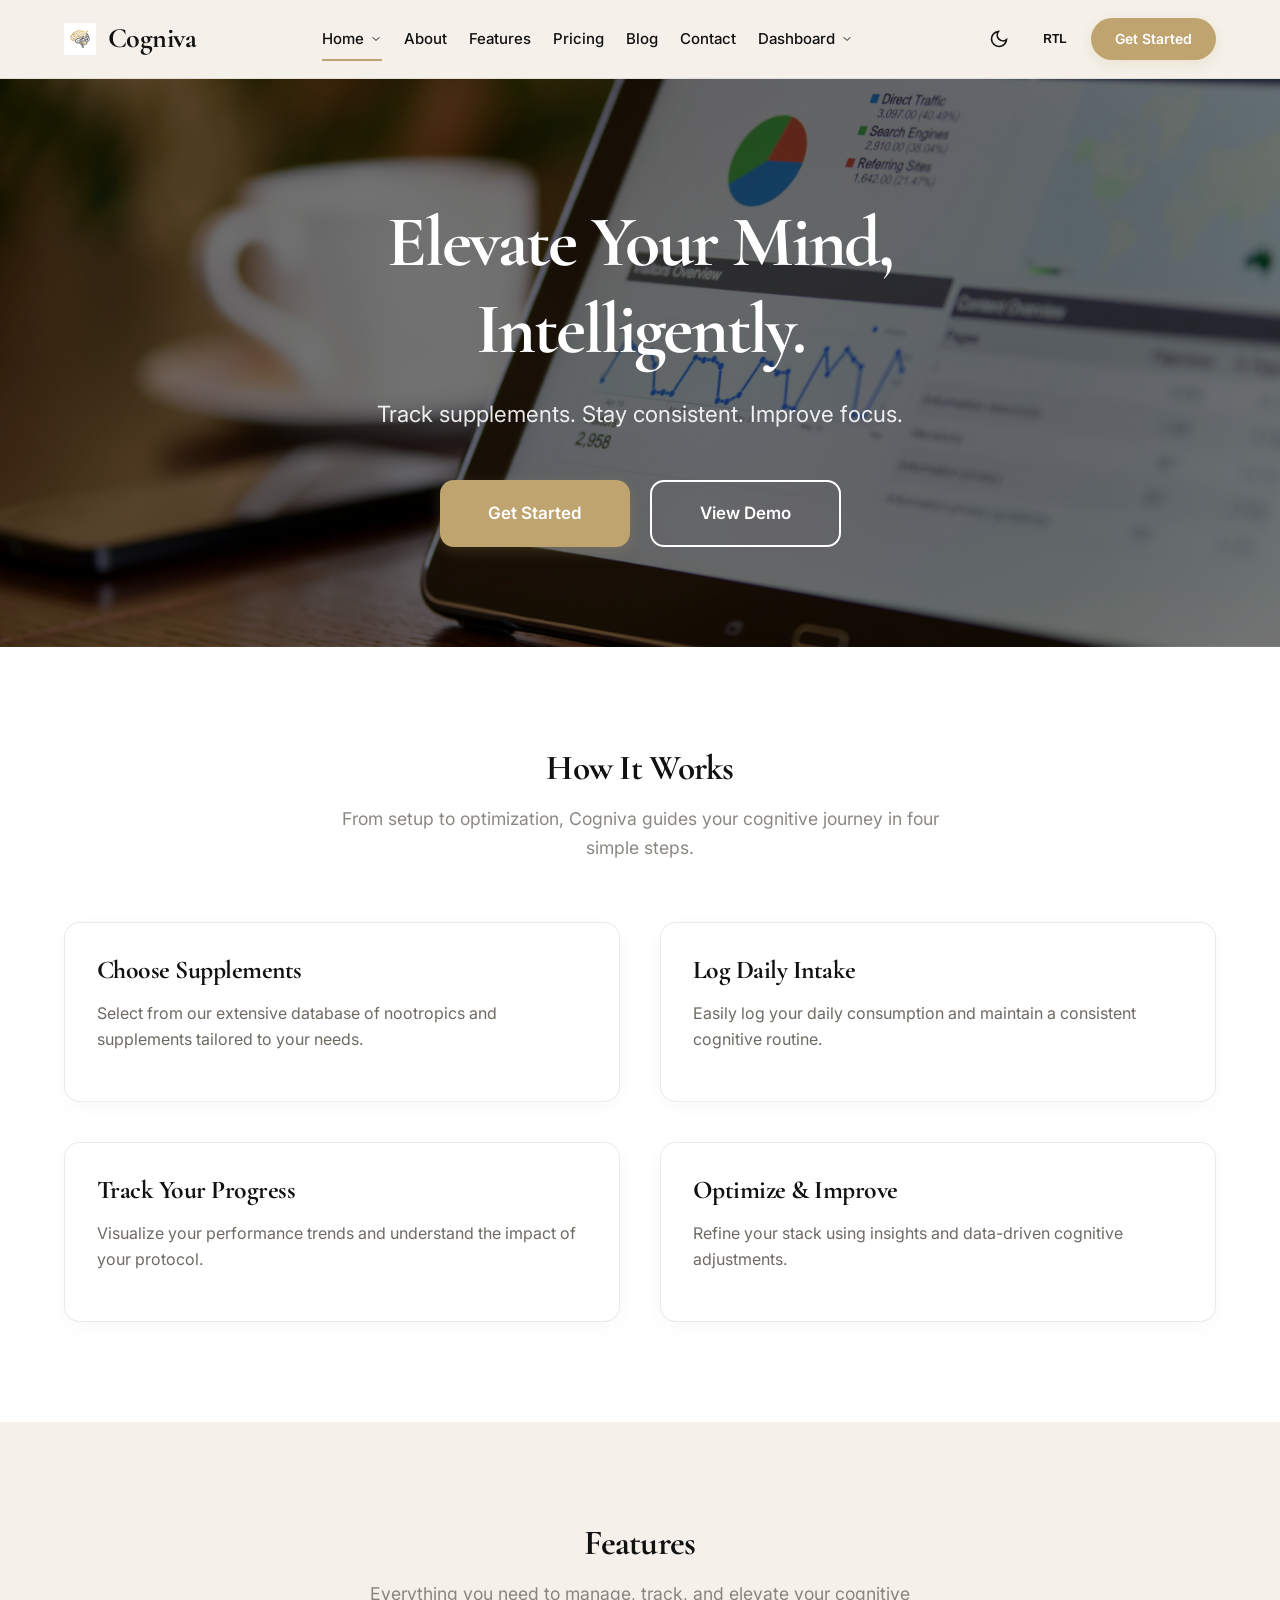
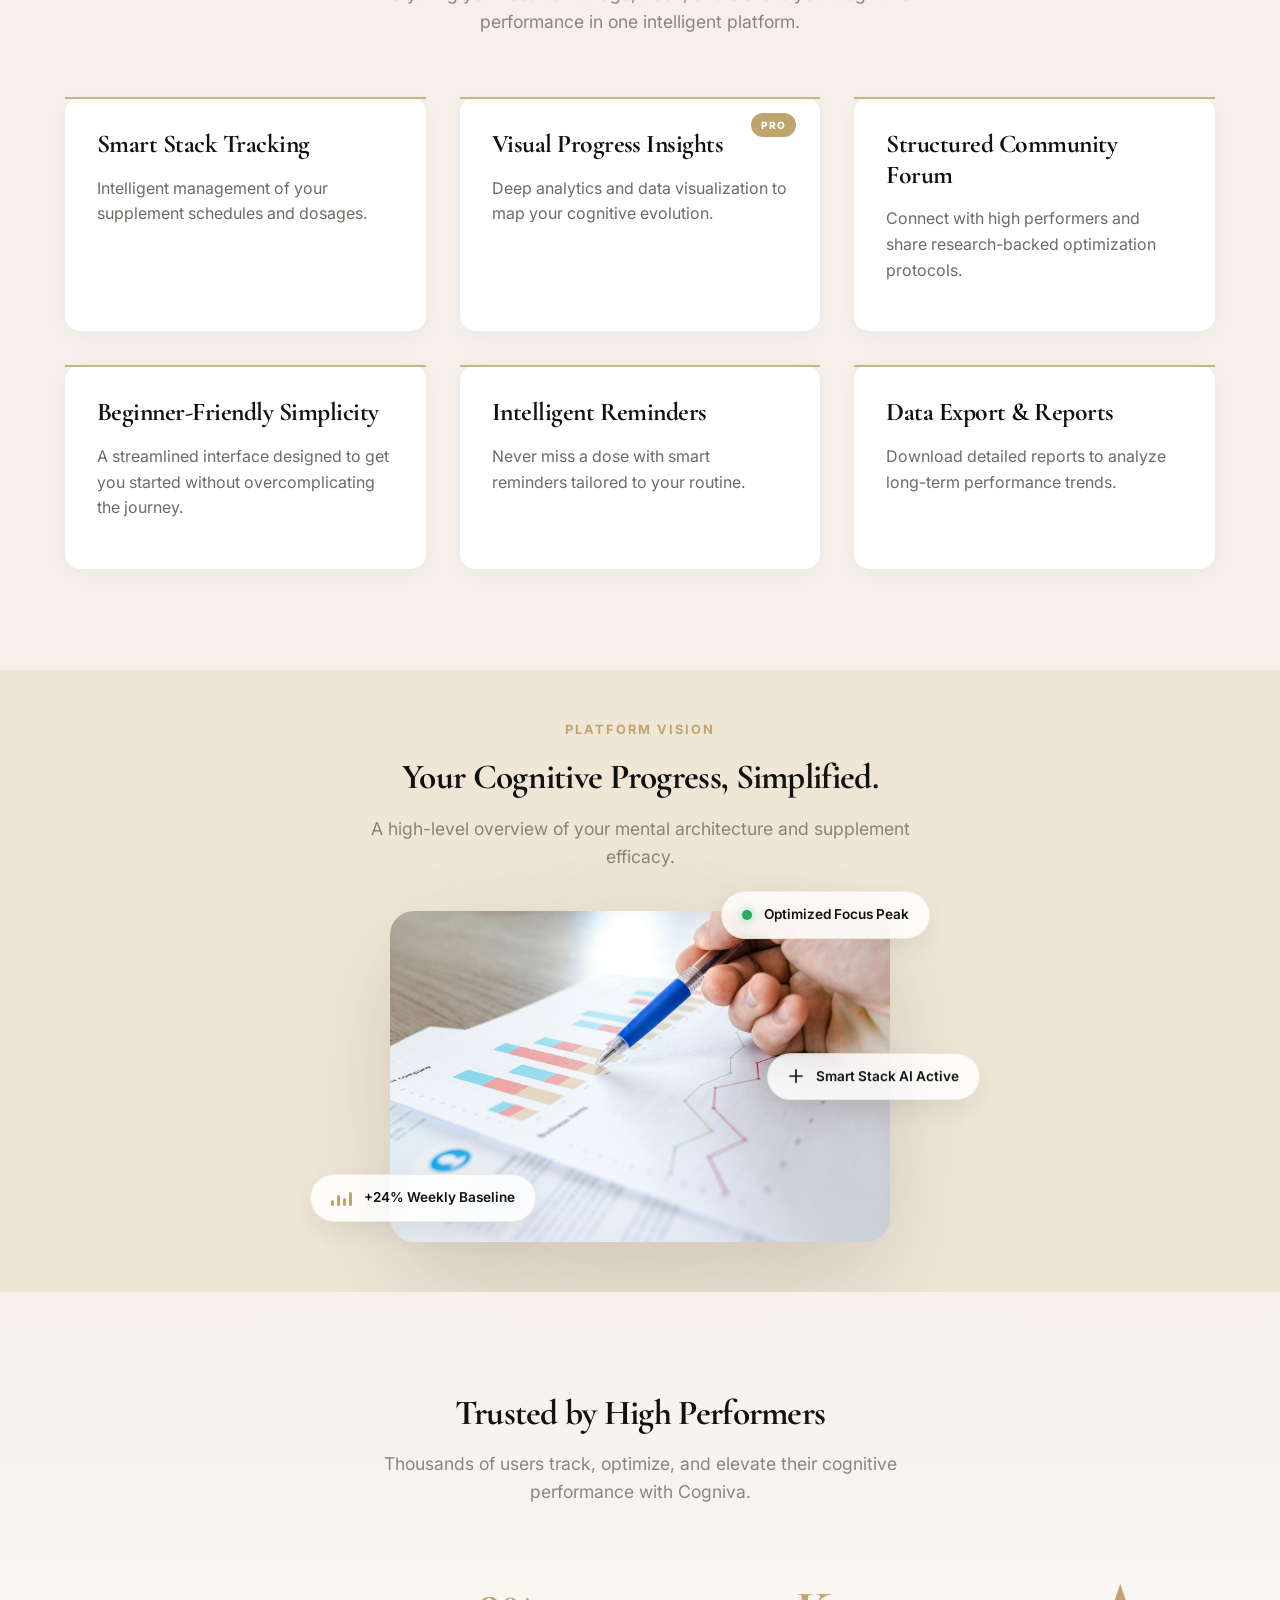
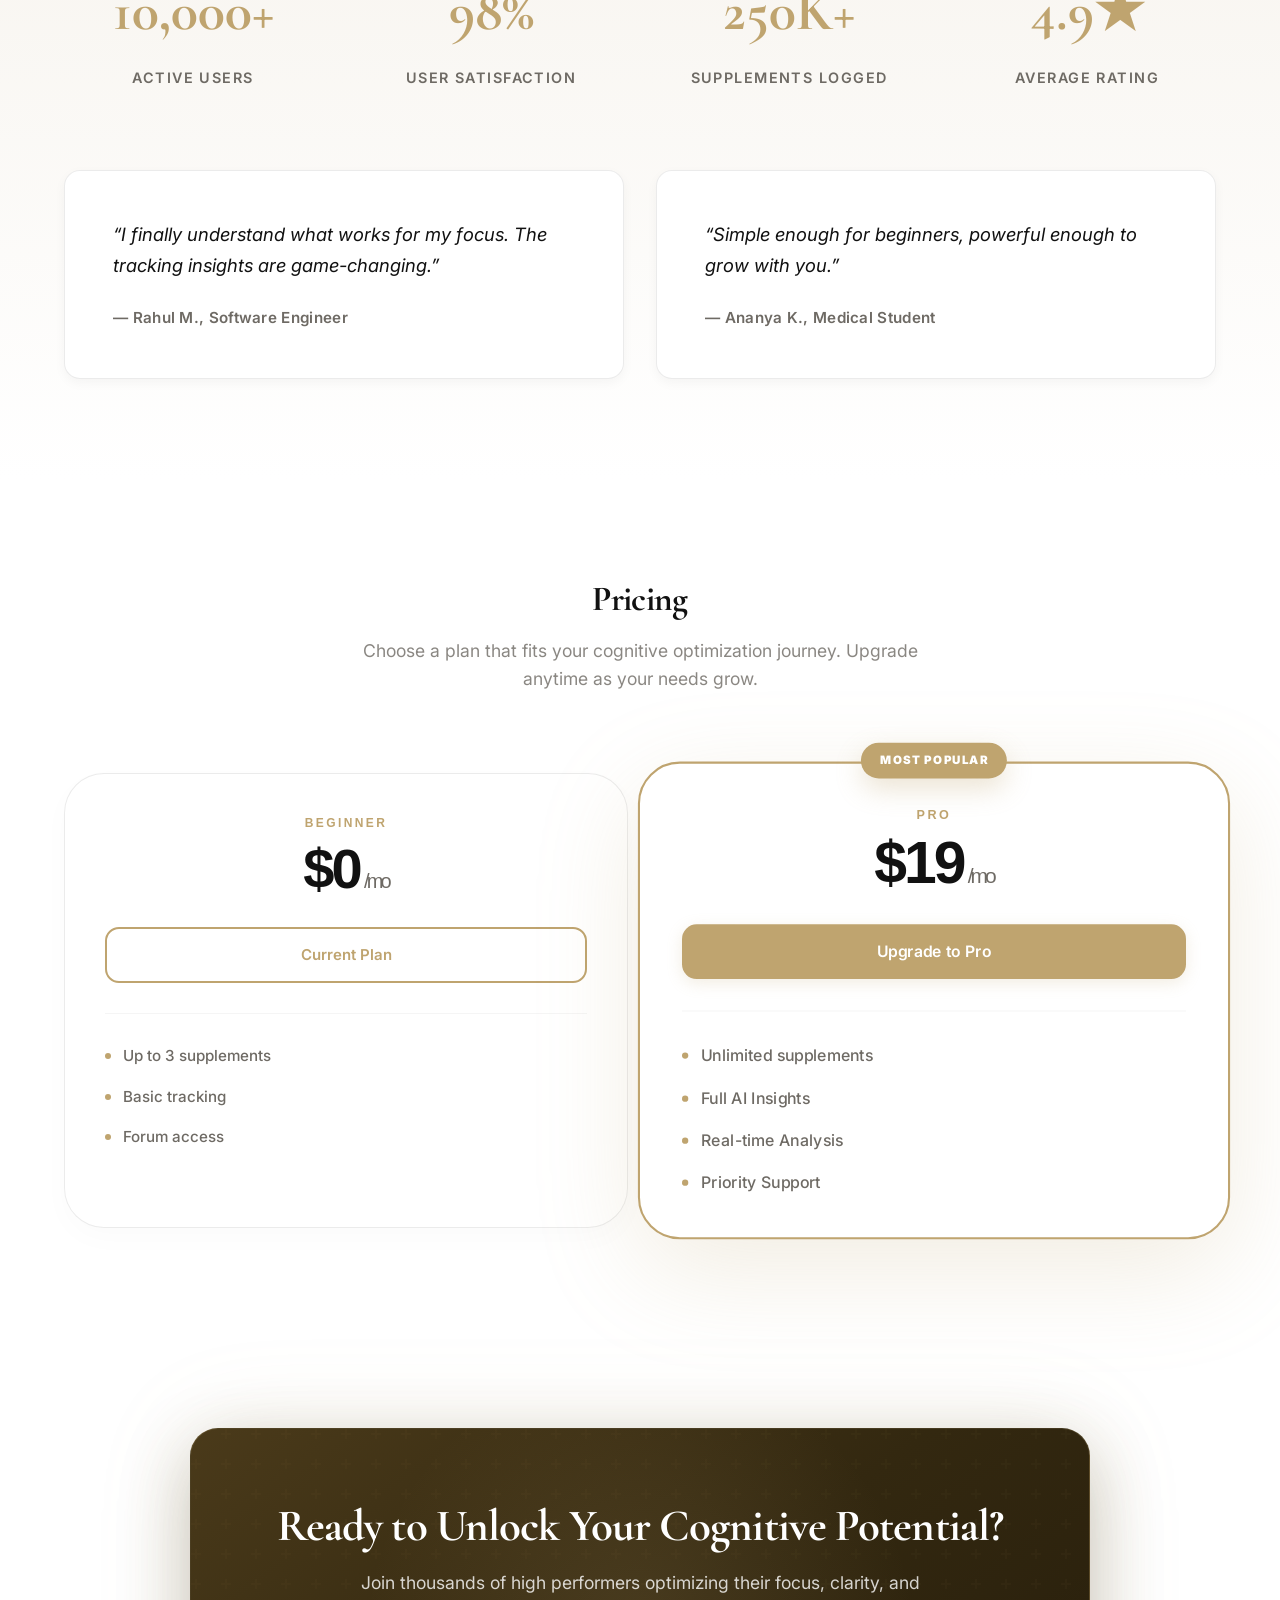
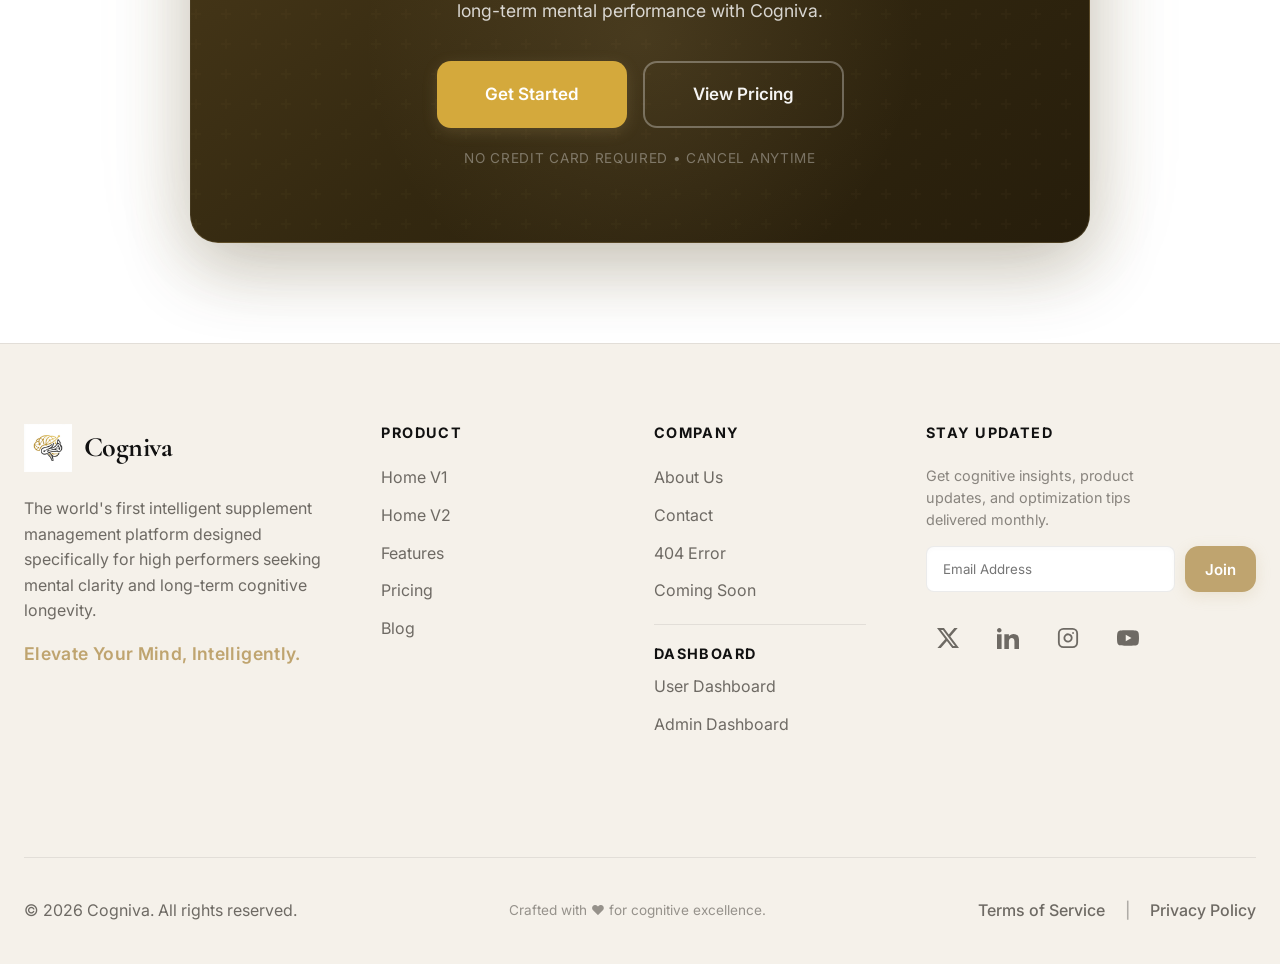
==== commit 23a21b0b: "Update UI: dashboard improvements, pricing redesign, structure cleanup" ====
--- a/index.html
+++ b/index.html
@@ -44,10 +44,10 @@
                             <a href="pages/home-v2.html">Home V2</a>
                         </div>
                     </li>
+                    <li><a href="pages/about.html">About</a></li>
                     <li><a href="pages/features.html">Features</a></li>
                     <li><a href="pages/pricing.html">Pricing</a></li>
                     <li><a href="pages/blog.html">Blog</a></li>
-                    <li><a href="pages/about.html">About</a></li>
                     <li><a href="pages/contact.html">Contact</a></li>
                     <li class="dropdown">
                         <a href="#">Dashboard <svg class="chevron" width="12" height="12" viewBox="0 0 24 24"
@@ -60,6 +60,7 @@
                             <a href="pages/admin-dashboard.html">Admin Dashboard</a>
                         </div>
                     </li>
+                    <li class="mobile-cta-item"><a href="pages/register.html" class="btn btn-gold btn-sm" style="margin-top: 10px;">Get Started</a></li>
                 </ul>
                 <div class="mobile-menu-back">
                     <button class="back-to-page-btn" id="mobile-back-btn">
@@ -83,9 +84,9 @@
                     </svg>
                 </button>
                 <button class="icon-btn" id="rtl-toggle" title="Switch Direction (LTR / RTL)">
-                    <svg width="20" height="20" fill="none" stroke="currentColor" stroke-width="2" viewBox="0 0 24 24"
-                        stroke-linecap="round" stroke-linejoin="round">
-                        <path d="M7 16l-4-4 4-4M3 12h18M17 8l4 4-4 4"></path>
+                    <svg width="20" height="20" viewBox="0 0 24 24" fill="none" stroke="currentColor" stroke-width="2" stroke-linecap="round" stroke-linejoin="round">
+                        <path d="M3 12h18M3 12l4-4m-4 4 4 4M21 12l-4-4m4 4-4 4" />
+                        <path d="M4 18h16M4 6h16" opacity="0.4" />
                     </svg>
                 </button>
                 <a href="pages/register.html" class="btn btn-gold header-cta">Get Started</a>
@@ -278,26 +279,42 @@
                     Upgrade anytime
                     as your needs grow.</p>
             </div>
-            <div class="pricing-grid grid-2x2">
-                <div class="card price-card pricing-card">
-                    <h3>Free Plan</h3>
-                    <ul class="price-features">
+            <div class="modern-pricing-system">
+                
+                <!-- FREE PLAN -->
+                <div class="modern-price-card reveal">
+                    <span class="plan-label">BEGINNER</span>
+                    <h2 class="price-value">$0 <span>/mo</span></h2>
+                    
+                    <a href="pages/register.html" class="btn btn-outline" style="width: 100%;">Current Plan</a>
+                    
+                    <div class="card-divider"></div>
+                    
+                    <ul class="feature-list-simple">
                         <li>Up to 3 supplements</li>
                         <li>Basic tracking</li>
                         <li>Forum access</li>
                     </ul>
-                    <a href="pages/register.html" class="btn btn-outline full-width">Current Plan</a>
-                </div>
-                <div class="card price-card pricing-card featured">
-                    <div class="popular-badge">Most Popular</div>
-                    <h3>Pro Plan</h3>
-                    <ul class="price-features">
+                </div>
+
+                <!-- PRO PLAN -->
+                <div class="modern-price-card featured reveal" style="transition-delay: 0.1s;">
+                    <div class="popular-tag">Most Popular</div>
+                    <span class="plan-label">PRO</span>
+                    <h2 class="price-value">$19 <span>/mo</span></h2>
+                    
+                    <a href="pages/register.html" class="btn btn-gold" style="width: 100%;">Upgrade to Pro</a>
+                    
+                    <div class="card-divider"></div>
+                    
+                    <ul class="feature-list-simple">
                         <li>Unlimited supplements</li>
-                        <li>Advanced analytics</li>
-                        <li>Priority support</li>
+                        <li>Full AI Insights</li>
+                        <li>Real-time Analysis</li>
+                        <li>Priority Support</li>
                     </ul>
-                    <a href="pages/register.html" class="btn btn-gold full-width">Upgrade to Pro</a>
-                </div>
+                </div>
+
             </div>
         </div>
     </section>
@@ -305,7 +322,7 @@
     <!-- Final CTA Section -->
     <section class="section-cta">
         <div class="container">
-            <div class="cta-card cta-home-v1">
+            <div class="cta-card">
                 <h2>Ready to Unlock Your Cognitive Potential?</h2>
                 <p>Join thousands of high performers optimizing their focus, clarity, and long-term mental performance
                     with Cogniva.</p>
--- a/assets/css/style.css
+++ b/assets/css/style.css
@@ -428,13 +428,14 @@
 .logo {
     display: flex;
     align-items: center;
-    gap: 10px;
-    font-size: 26px;
+    gap: 12px;
+    font-size: 28px; /* Brand Consistency - Synced with footer */
     font-weight: 700;
     color: var(--gold-accent);
     z-index: 1001;
     text-decoration: none;
     font-family: 'Cormorant Garamond', serif;
+    transition: var(--transition);
 }
 
 .logo-icon {
@@ -596,8 +597,8 @@
         right: 0;
         width: 100%;
         height: 100vh;
-        background-color: var(--bg-body) !important;
-        z-index: 9999;
+        background-color: #ffffff !important;
+        z-index: 10000;
         display: flex !important;
         flex-direction: column !important;
         justify-content: center;
@@ -621,14 +622,14 @@
     header nav ul {
         display: flex !important;
         flex-direction: column !important;
-        gap: 30px;
+        gap: 16px;
         text-align: center;
         padding: 0;
         margin: 0;
     }
 
     header nav ul li a {
-        font-size: 1.8rem;
+        font-size: 1.4rem;
         font-family: 'Cormorant Garamond', serif;
         justify-content: center;
         color: var(--text-main);
@@ -1190,6 +1191,7 @@
 
 
 /* CTA — Premium Card Design */
+/* CTA — Premium Card Design (Unified Brand Version) */
 .section-cta {
     padding: 100px 0;
     position: relative;
@@ -1204,21 +1206,11 @@
     border-radius: 28px;
     position: relative;
     overflow: hidden;
-    background: linear-gradient(145deg, #1a1a1a 0%, #111111 50%, #0e0e0e 100%);
-    box-shadow: 0 20px 60px rgba(0, 0, 0, 0.15), 0 0 80px rgba(191, 164, 111, 0.06);
-}
-
-.cta-card::before {
-    content: '';
-    position: absolute;
-    top: 50%;
-    left: 50%;
-    transform: translate(-50%, -50%);
-    width: 500px;
-    height: 500px;
-    background: radial-gradient(circle, rgba(191, 164, 111, 0.08) 0%, transparent 70%);
-    pointer-events: none;
-    z-index: 0;
+    /* Primary Unified Brand Theme (Deep Cogniva Gold) */
+    background: linear-gradient(145deg, #4a3a1a 0%, #332810 50%, #261d0b 100%);
+    box-shadow: 0 24px 70px rgba(74, 58, 26, 0.3), 0 0 100px rgba(191, 164, 111, 0.12);
+    border: 1px solid rgba(191, 164, 111, 0.2);
+    transition: var(--transition);
 }
 
 .cta-card::after {
@@ -1230,6 +1222,19 @@
     z-index: 0;
 }
 
+.cta-card::before {
+    content: '';
+    position: absolute;
+    top: 50%;
+    left: 50%;
+    transform: translate(-50%, -50%);
+    width: 600px;
+    height: 600px;
+    background: radial-gradient(circle, rgba(191, 164, 111, 0.15) 0%, transparent 65%);
+    pointer-events: none;
+    z-index: 0;
+}
+
 .cta-card>* {
     position: relative;
     z-index: 1;
@@ -1245,7 +1250,7 @@
 .cta-card p {
     font-size: 1.1rem;
     margin-bottom: 36px;
-    color: rgba(255, 255, 255, 0.7);
+    color: rgba(255, 255, 255, 0.8);
     max-width: 560px;
     margin-left: auto;
     margin-right: auto;
@@ -1261,172 +1266,32 @@
 }
 
 .cta-card .btn-gold {
-    background: var(--gold-accent);
+    background: #d4a93c;
     color: #fff;
 }
 
 .cta-card .btn-gold:hover {
-    background: var(--gold-hover);
+    background: #e0b848;
     transform: translateY(-2px);
-    box-shadow: 0 8px 24px rgba(191, 164, 111, 0.3);
+    box-shadow: 0 8px 28px rgba(212, 169, 60, 0.4);
 }
 
 .cta-card .btn-outline {
-    border-color: rgba(255, 255, 255, 0.25);
-    color: rgba(255, 255, 255, 0.9);
+    border-color: rgba(255, 255, 255, 0.3);
+    color: rgba(255, 255, 255, 0.95);
 }
 
 .cta-card .btn-outline:hover {
-    background: rgba(255, 255, 255, 0.08);
-    border-color: rgba(255, 255, 255, 0.4);
-}
-
-.cta-card .trust-line,
-.cta-card .cta-trust {
+    background: rgba(255, 255, 255, 0.1);
+    border-color: rgba(255, 255, 255, 0.5);
+}
+
+.cta-card .trust-line {
     font-size: 0.85rem;
-    color: rgba(255, 255, 255, 0.45);
+    color: rgba(255, 255, 255, 0.5);
     margin-top: 12px;
-    letter-spacing: 0.02em;
-}
-
-/* Home V1 — Deep Amber/Gold */
-.cta-card.cta-home-v1 {
-    background: linear-gradient(145deg, #4a3a1a 0%, #332810 50%, #261d0b 100%);
-    box-shadow: 0 20px 60px rgba(74, 58, 26, 0.25), 0 0 80px rgba(191, 164, 111, 0.08);
-}
-
-.cta-card.cta-home-v1::before {
-    background: radial-gradient(circle, rgba(191, 164, 111, 0.12) 0%, transparent 70%);
-}
-
-.cta-card.cta-home-v1 .btn-gold {
-    background: #c9a84c;
-}
-
-.cta-card.cta-home-v1 .btn-gold:hover {
-    background: #d4b55a;
-    box-shadow: 0 8px 24px rgba(201, 168, 76, 0.35);
-}
-
-/* Home V2 — Royal Navy */
-.cta-card.cta-home-v2 {
-    background: linear-gradient(145deg, #1a2a4a 0%, #101c33 50%, #0b1424 100%);
-    box-shadow: 0 20px 60px rgba(26, 42, 74, 0.3), 0 0 80px rgba(100, 140, 200, 0.06);
-}
-
-.cta-card.cta-home-v2::before {
-    background: radial-gradient(circle, rgba(100, 150, 220, 0.08) 0%, transparent 70%);
-}
-
-.cta-card.cta-home-v2 .btn-gold {
-    background: #4a7abf;
-}
-
-.cta-card.cta-home-v2 .btn-gold:hover {
-    background: #5a8ad0;
-    box-shadow: 0 8px 24px rgba(74, 122, 191, 0.35);
-}
-
-/* Features — Deep Teal */
-.cta-card.cta-features {
-    background: linear-gradient(145deg, #1a3a3a 0%, #0f2828 50%, #0a1e1e 100%);
-    box-shadow: 0 20px 60px rgba(26, 58, 58, 0.3), 0 0 80px rgba(80, 180, 170, 0.06);
-}
-
-.cta-card.cta-features::before {
-    background: radial-gradient(circle, rgba(80, 180, 170, 0.08) 0%, transparent 70%);
-}
-
-.cta-card.cta-features .btn-gold {
-    background: #3a9e95;
-}
-
-.cta-card.cta-features .btn-gold:hover {
-    background: #48b0a6;
-    box-shadow: 0 8px 24px rgba(58, 158, 149, 0.35);
-}
-
-/* Blog — Forest Green */
-.cta-card.cta-blog {
-    background: linear-gradient(145deg, #1a3320 0%, #0f2415 50%, #091a0f 100%);
-    box-shadow: 0 20px 60px rgba(26, 51, 32, 0.3), 0 0 80px rgba(80, 160, 100, 0.06);
-}
-
-.cta-card.cta-blog::before {
-    background: radial-gradient(circle, rgba(80, 160, 100, 0.08) 0%, transparent 70%);
-}
-
-.cta-card.cta-blog .btn-gold {
-    background: #3a8a50;
-}
-
-.cta-card.cta-blog .btn-gold:hover {
-    background: #48a060;
-    box-shadow: 0 8px 24px rgba(58, 138, 80, 0.35);
-}
-
-/* About — Warm Burgundy */
-.cta-card.cta-about {
-    background: linear-gradient(145deg, #3d1a2a 0%, #2a101c 50%, #1e0b14 100%);
-    box-shadow: 0 20px 60px rgba(61, 26, 42, 0.3), 0 0 80px rgba(180, 80, 120, 0.06);
-}
-
-.cta-card.cta-about::before {
-    background: radial-gradient(circle, rgba(180, 80, 120, 0.08) 0%, transparent 70%);
-}
-
-.cta-card.cta-about .btn-gold {
-    background: #b04a6e;
-}
-
-.cta-card.cta-about .btn-gold:hover {
-    background: #c05a7e;
-    box-shadow: 0 8px 24px rgba(176, 74, 110, 0.35);
-}
-
-/* Contact — Deep Indigo */
-.cta-card.cta-contact {
-    background: linear-gradient(145deg, #2a1a4a 0%, #1c1033 50%, #140b24 100%);
-    box-shadow: 0 20px 60px rgba(42, 26, 74, 0.3), 0 0 80px rgba(130, 90, 200, 0.06);
-}
-
-.cta-card.cta-contact::before {
-    background: radial-gradient(circle, rgba(130, 90, 200, 0.08) 0%, transparent 70%);
-}
-
-.cta-card.cta-contact .btn-gold {
-    background: #7a52c7;
-}
-
-.cta-card.cta-contact .btn-gold:hover {
-    background: #8a62d7;
-    box-shadow: 0 8px 24px rgba(122, 82, 199, 0.35);
-}
-
-/* Pricing — Rich Gold (Strongest) */
-.cta-card.cta-pricing {
-    background: linear-gradient(145deg, #5a441e 0%, #3d2e12 50%, #2a1f0c 100%);
-    box-shadow: 0 24px 70px rgba(90, 68, 30, 0.3), 0 0 100px rgba(191, 164, 111, 0.12);
-    border: 1px solid rgba(191, 164, 111, 0.2);
-}
-
-.cta-card.cta-pricing::before {
-    width: 600px;
-    height: 600px;
-    background: radial-gradient(circle, rgba(191, 164, 111, 0.15) 0%, transparent 65%);
-}
-
-.cta-card.cta-pricing h2 {
-    font-size: 3rem;
-}
-
-.cta-card.cta-pricing .btn-gold {
-    background: #d4a93c;
-}
-
-.cta-card.cta-pricing .btn-gold:hover {
-    background: #e0b848;
-    box-shadow: 0 8px 28px rgba(212, 169, 60, 0.4);
+    letter-spacing: 0.05em;
+    text-transform: uppercase;
 }
 
 body.dark-mode .section-cta {
@@ -1506,7 +1371,7 @@
     align-items: center;
     gap: 12px;
     margin-bottom: 24px;
-    font-size: 2.2rem;
+    font-size: 28px; /* Brand Consistency Fix */
     text-decoration: none;
 }
 
@@ -1703,6 +1568,11 @@
     backdrop-filter: blur(10px);
     width: 100%;
     max-width: 420px;
+}
+
+.auth-card h2 {
+    text-align: center;
+    margin-bottom: 32px;
 }
 
 .auth-page h1 {
@@ -2148,7 +2018,7 @@
     }
 
     .auth-page h1 {
-        font-size: 1.8rem;
+        font-size: 1.4rem;
         margin-bottom: 8px;
     }
 
@@ -3870,7 +3740,7 @@
 .pricing-plans-grid {
     display: grid;
     grid-template-columns: repeat(3, 1fr);
-    gap: 30px;
+    gap: 16px;
     max-width: 1200px;
     margin: 0 auto;
     align-items: stretch;
@@ -3879,7 +3749,7 @@
 .cap-grid {
     display: grid;
     grid-template-columns: repeat(3, 1fr);
-    gap: 30px;
+    gap: 16px;
     margin-top: 80px;
 }
 
@@ -4308,7 +4178,7 @@
 
     .ai-comparison {
         grid-template-columns: 1fr;
-        gap: 30px;
+        gap: 16px;
     }
 
     .ai-card {
@@ -4317,7 +4187,7 @@
 
     .sec-blocks {
         grid-template-columns: 1fr;
-        gap: 30px;
+        gap: 16px;
     }
 
     .builder-perspective {
@@ -4343,7 +4213,7 @@
     }
 
     .features-hero h1 {
-        font-size: 1.8rem;
+        font-size: 1.4rem;
     }
 
     .features-hero p {
@@ -4702,316 +4572,202 @@
     }
 }
 
-.pricing-plans-section {
-    padding: 100px 0;
-    background-color: var(--bg-body);
+/* ----------------------------------------
+   PRICING V3 - NEXT-GEN PREMIUM ARCHITECTURE
+   ---------------------------------------- */
+.pricing-v2 {
+    padding: 140px 0;
+    background: radial-gradient(circle at top right, rgba(191, 164, 111, 0.05), transparent 60%),
+                radial-gradient(circle at bottom left, rgba(191, 164, 111, 0.03), transparent 60%);
     position: relative;
     z-index: 5;
-    margin-top: -60px;
-    /* Pull cards up slightly for overlap effect if desired, or just space them */
-}
-
-@media (max-width: 1024px) {
-    .pricing-plans-section {
-        padding: 60px 0;
-        margin-top: 0;
-    }
-}
-
-.pricing-toggle-wrapper {
-    display: flex;
-    justify-content: center;
-    align-items: center;
-    gap: 8px;
-    margin: 0 auto 80px;
-    padding: 6px;
-    background: var(--bg-sections);
-    border: 1px solid var(--border-color);
+    margin-top: -80px;
+}
+
+.pricing-grid {
+    display: grid;
+    grid-template-columns: repeat(3, 1fr);
+    gap: 24px;
+    align-items: stretch;
+}
+
+.pricing-card {
+    background: var(--white);
+    border: 1px solid rgba(0, 0, 0, 0.06);
+    border-radius: 40px;
+    padding: 64px 44px;
+    display: flex;
+    flex-direction: column;
+    transition: all 0.6s cubic-bezier(0.165, 0.84, 0.44, 1);
+    position: relative;
+    overflow: hidden;
+    box-shadow: 0 15px 45px rgba(0, 0, 0, 0.03);
+    text-align: center;
+}
+
+body.dark-mode .pricing-card {
+    background: rgba(30, 30, 30, 0.4);
+    backdrop-filter: blur(25px);
+    border-color: rgba(255, 255, 255, 0.06);
+}
+
+.pricing-card:hover {
+    transform: translateY(-12px);
+    box-shadow: 0 50px 100px rgba(0, 0, 0, 0.08);
+    border-color: rgba(191, 164, 111, 0.3);
+}
+
+.pricing-card.featured {
+    background: var(--white);
+    border: 2px solid var(--gold-accent);
+    transform: scale(1.05);
+    z-index: 10;
+    box-shadow: 0 40px 90px rgba(191, 164, 111, 0.18);
+}
+
+body.dark-mode .pricing-card.featured {
+    background: linear-gradient(145deg, rgba(40, 40, 40, 0.9), rgba(20, 20, 20, 0.9));
+}
+
+.pricing-popular-badge {
+    position: absolute;
+    top: 32px;
+    right: 32px;
+    background: var(--gold-accent);
+    color: var(--white);
+    font-size: 10px;
+    font-weight: 900;
+    padding: 8px 18px;
     border-radius: 100px;
-    width: fit-content;
-    position: relative;
-    z-index: 10;
-}
-
-.save-badge {
-    position: absolute;
-    right: -100px;
-    top: 50%;
-    transform: translateY(-50%);
-    background: var(--gold-accent);
-    color: white;
-    padding: 6px 14px;
-    border-radius: 30px;
-    font-size: 11px;
+    letter-spacing: 0.15em;
+    box-shadow: 0 10px 25px rgba(191, 164, 111, 0.3);
+    pointer-events: none;
+}
+
+.card-tier-label {
+    font-size: 0.8rem;
     font-weight: 800;
+    letter-spacing: 0.25em;
     text-transform: uppercase;
-    letter-spacing: 0.5px;
-    white-space: nowrap;
-    box-shadow: 0 5px 15px rgba(191, 164, 111, 0.3);
-}
-
-@media (max-width: 1024px) {
-    .save-badge {
-        position: static;
-        transform: none;
-        margin-left: 15px;
-        right: auto;
-        font-size: 10px;
-        padding: 4px 10px;
-    }
-}
-
-.toggle-label {
-    font-weight: 700;
-    font-size: 0.85rem;
-    text-transform: uppercase;
-    letter-spacing: 1px;
-    color: var(--text-muted);
-    padding: 8px 24px;
-    cursor: pointer;
-    transition: all 0.3s cubic-bezier(0.4, 0, 0.2, 1);
-    border-radius: 100px;
-    position: relative;
-    z-index: 2;
-}
-
-.toggle-label.active {
-    color: white;
-}
-
-.pricing-toggle-wrapper .toggle-bg {
-    position: absolute;
-    top: 6px;
-    left: 6px;
-    /* Approximated, set dynamically in JS if possible */
-    height: calc(100% - 12px);
-    background: var(--feat-neon-gold);
-    border-radius: 100px;
-    transition: all 0.5s cubic-bezier(0.19, 1, 0.22, 1);
-    box-shadow: 0 4px 15px rgba(184, 156, 99, 0.3);
-    z-index: 1;
-}
-
-/* Updated Price Card with "Spotlight" Layer */
-.price-card {
-    background: var(--bg-card);
-    backdrop-filter: blur(20px);
-    border: 1px solid var(--border-color);
-    border-radius: 40px;
-    padding: 80px 48px;
-    text-align: center;
-    transition: all 0.6s cubic-bezier(0.19, 1, 0.22, 1);
-    position: relative;
-    overflow: visible;
-    display: flex;
-    flex-direction: column;
-    min-height: 700px;
-    justify-content: space-between;
-}
-
-.price-card::before {
-    content: "";
-    position: absolute;
-    inset: 0;
-    background: radial-gradient(600px circle at var(--x, 50%) var(--y, 50%),
-            rgba(184, 156, 99, 0.08),
-            transparent 40%);
-    opacity: 0;
-    transition: opacity 0.5s;
-    pointer-events: none;
-    z-index: 1;
-}
-
-.price-card:hover::before {
-    opacity: 1;
-}
-
-.price-card:hover {
-    transform: translateY(-12px) scale(1.02);
-    border-color: rgba(184, 156, 99, 0.4);
-    box-shadow: 0 40px 80px rgba(0, 0, 0, 0.15);
-}
-
-/* elite variant */
-.price-card.featured {
-    border-color: var(--feat-neon-gold);
-    background: linear-gradient(to right, var(--bg-card), rgba(184, 156, 99, 0.03));
-    z-index: 5;
-    box-shadow: 0 20px 40px rgba(184, 156, 99, 0.05);
-}
-
-.popular-badge {
-    position: absolute;
-    top: -16px;
-    left: 50%;
-    transform: translateX(-50%);
-    background: var(--text-main);
-    color: var(--bg-body);
-    font-size: 0.65rem;
-    font-weight: 800;
-    text-transform: uppercase;
-    letter-spacing: 2px;
-    padding: 6px 18px;
-    border-radius: 50px;
-    white-space: nowrap;
-    box-shadow: 0 4px 12px rgba(0, 0, 0, 0.1);
-}
-
-.price-card.featured::after {
-    content: "";
-    position: absolute;
-    top: -50%;
-    left: -50%;
-    width: 200%;
-    height: 200%;
-    background: radial-gradient(circle at center, rgba(184, 156, 99, 0.05), transparent 70%);
-    animation: rotate-glow 10s linear infinite;
-    pointer-events: none;
-}
-
-@keyframes rotate-glow {
-    from {
-        transform: rotate(0deg);
-    }
-
-    to {
-        transform: rotate(360deg);
-    }
-}
-
-.card-main-info {
-    min-width: 220px;
-    flex-shrink: 0;
-}
-
-.card-tier {
-    display: inline-block;
-    padding: 6px 16px;
-    background: rgba(184, 156, 99, 0.1);
-    border-radius: 8px;
-    font-size: 0.75rem;
+    color: var(--gold-accent);
+    margin-bottom: 40px;
+    font-family: 'Outfit', sans-serif;
+}
+
+.card-price-display {
     margin-bottom: 32px;
 }
 
-.price-card:hover {
-    transform: translateY(-10px);
-    box-shadow: var(--shadow-md);
-    border-color: var(--feat-neon-gold);
-}
-
-.price-card::before {
-    content: "";
-    position: absolute;
-    inset: 0;
-    padding: 1px;
-    border-radius: inherit;
-    background: linear-gradient(135deg,
-            rgba(139, 92, 246, 0.4),
-            rgba(184, 156, 99, 0.4),
-            rgba(6, 182, 212, 0.4));
-    mask: linear-gradient(#fff 0 0) content-box, linear-gradient(#fff 0 0);
-    opacity: 0;
-    transition: opacity 0.5s;
-    z-index: 2;
-    pointer-events: none;
-}
-
-.price-card:hover::before {
-    opacity: 1;
-}
-
-.price-card.featured {
-    transform: scale(1.05);
-    z-index: 2;
-    border-color: var(--feat-neon-gold);
-    box-shadow: 0 20px 60px rgba(0, 0, 0, 0.2);
-}
-
-@media (max-width: 1024px) {
-    .price-card.featured {
-        transform: scale(1);
-    }
-}
-
-.card-tier {
-    font-family: 'Outfit', sans-serif;
-    font-weight: 700;
-    text-transform: uppercase;
-    letter-spacing: 1.5px;
-    font-size: 0.85rem;
-    color: var(--feat-neon-gold);
-    margin-bottom: 20px;
-}
-
-.card-price {
-    margin-bottom: 24px;
-}
-
-.card-price .currency {
-    font-size: 1.5rem;
-    font-weight: 600;
-    vertical-align: top;
-}
-
-.card-price .amount {
-    font-size: 4.5rem;
-    line-height: 1;
-    letter-spacing: -3px;
+.card-price-display h2 {
+    font-size: 5.5rem;
     font-weight: 900;
     font-family: 'Outfit', sans-serif;
-}
-
-.card-price .period {
+    letter-spacing: -0.05em;
+    line-height: 0.9;
+    display: flex;
+    align-items: baseline;
+    justify-content: center;
+}
+
+.card-price-display h2 .currency {
+    font-size: 2rem;
+    font-weight: 700;
+    margin-right: 4px;
+}
+
+.card-price-display h2 .period {
+    font-size: 1.25rem;
     color: var(--text-muted);
+    font-weight: 500;
+    margin-left: 6px;
+    letter-spacing: 0;
+}
+
+.card-description {
+    font-size: 1.05rem;
+    color: var(--text-muted);
+    line-height: 1.7;
+    margin-bottom: 48px;
+    min-height: 3.4em;
+}
+
+.pricing-feature-list {
+    margin: 40px 0;
+    padding-top: 40px;
+    border-top: 1px solid var(--border-color);
+    flex-grow: 1;
+    display: flex;
+    flex-direction: column;
+    gap: 24px;
+}
+
+.pricing-feature-list li {
+    display: flex;
+    align-items: center;
+    gap: 16px;
     font-size: 1rem;
-}
-
-.card-desc {
+    font-weight: 500;
     color: var(--text-muted);
-    font-size: 0.95rem;
-    margin-bottom: 40px;
-}
-
-.card-features {
-    list-style: none;
-    margin: 40px 0;
-    padding: 0;
     text-align: left;
-    display: flex;
-    flex-direction: column;
-    gap: 20px;
-    flex-grow: 1;
-}
-
-.card-features li {
-    display: flex;
-    align-items: center;
-    gap: 12px;
-    font-size: 0.9rem;
-    color: var(--text-muted);
-}
-
-.card-features li svg.icon-check,
-.matrix-table .check {
-    color: #4ade80 !important;
-}
-
-.card-features li svg.icon-cross,
-.matrix-table .cross {
-    color: #f87171 !important;
-    opacity: 1 !important;
-}
-
-.card-features li.disabled {
-    opacity: 0.4;
-    text-decoration: line-through;
-}
-
-.card-features li.disabled svg {
-    color: var(--text-muted);
-}
-
-/* Plan Matrix */
+}
+
+.pricing-feature-list li strong {
+    color: var(--text-main);
+}
+
+.pricing-feature-list li svg {
+    color: var(--gold-accent);
+    background: rgba(191, 164, 111, 0.08);
+    padding: 8px;
+    border-radius: 50%;
+    width: 32px;
+    height: 32px;
+    flex-shrink: 0;
+}
+
+.pricing-card .btn {
+    padding: 22px;
+    border-radius: 100px;
+    font-size: 1.1rem;
+    font-weight: 700;
+    transition: all 0.4s cubic-bezier(0.175, 0.885, 0.32, 1.275);
+}
+
+.pricing-card .btn:hover {
+    transform: scale(1.02) translateY(-4px);
+}
+
+@media (max-width: 1200px) {
+    .pricing-grid {
+        gap: 20px;
+    }
+    .pricing-card {
+        padding: 56px 32px;
+    }
+    .card-price-display h2 {
+        font-size: 4.5rem;
+    }
+}
+
+@media (max-width: 1024px) {
+    .pricing-grid {
+        grid-template-columns: repeat(2, 1fr);
+    }
+    .pricing-card.featured {
+        transform: none;
+    }
+}
+
+@media (max-width: 768px) {
+    .pricing-grid {
+        grid-template-columns: 1fr;
+    }
+    .pricing-v2 {
+        padding: 100px 0;
+        margin-top: 0;
+    }
+}
+
 .pricing-matrix-section {
     padding: var(--v2-section-padding) 0;
     background-color: var(--bg-sections);
@@ -6499,4 +6255,271 @@
         font-size: 42px !important;
         line-height: 1.2 !important;
     }
-}+}
+/* ----------------------------------------
+   GLOBAL UTILITIES & ANIMATIONS
+   ---------------------------------------- */
+.reveal {
+    opacity: 0;
+    transform: translateY(20px);
+    transition: opacity 0.8s cubic-bezier(0.165, 0.84, 0.44, 1), 
+                transform 0.8s cubic-bezier(0.165, 0.84, 0.44, 1);
+    will-change: transform, opacity;
+}
+
+.reveal.active {
+    opacity: 1;
+    transform: translateY(0);
+}
+
+.section-divider {
+    height: 1px;
+    width: 100%;
+    background: linear-gradient(90deg, transparent, var(--border-color), transparent);
+    margin: 40px 0;
+}
+
+.btn-secondary {
+    background: var(--cream-bg);
+    color: var(--black);
+    border: 1px solid var(--border-color);
+}
+
+.btn-secondary:hover {
+    background: var(--beige-tint);
+    border-color: var(--gold-accent);
+}
+
+/* MOBILE CLOSE BUTTON - HIDE ON DESKTOP */
+.mobile-close-btn {
+    display: none;
+}
+
+@media (max-width: 1024px) {
+    .mobile-close-btn {
+        display: flex !important;
+        position: absolute;
+        top: 24px;
+        right: 24px;
+        background: rgba(0, 0, 0, 0.05);
+        border: none;
+        padding: 8px;
+        border-radius: 50%;
+        color: var(--text-main);
+        cursor: pointer;
+        z-index: 100;
+        transition: all 0.3s ease;
+    }
+    
+    .mobile-close-btn:hover {
+        background: rgba(0, 0, 0, 0.1);
+        transform: scale(1.1);
+    }
+    
+    body.dark-mode .mobile-close-btn {
+        background: rgba(255, 255, 255, 0.05);
+        color: var(--white);
+    }
+}
+
+/* SHARED MODERN PRICING SYSTEM */
+.modern-pricing-system {
+    display: grid;
+    grid-template-columns: repeat(2, 1fr);
+    gap: 24px;
+    padding-top: 20px;
+}
+
+.modern-price-card {
+    padding: 40px;
+    border-radius: 40px;
+    background: var(--white);
+    border: 1px solid rgba(0, 0, 0, 0.08);
+    text-align: center;
+    transition: all 0.6s cubic-bezier(0.165, 0.84, 0.44, 1);
+    position: relative;
+    display: flex;
+    flex-direction: column;
+    box-shadow: 0 10px 30px rgba(0, 0, 0, 0.02);
+    overflow: visible;
+}
+
+body.dark-mode .modern-price-card {
+    background: rgba(30, 30, 30, 0.4);
+    backdrop-filter: blur(25px);
+    border-color: rgba(255, 255, 255, 0.06);
+}
+
+.modern-price-card.featured {
+    transform: scale(1.05);
+    border: 2px solid var(--gold-accent);
+    box-shadow: 0 30px 100px rgba(191, 164, 111, 0.2);
+    z-index: 10;
+    background: var(--white);
+}
+
+.modern-price-card:hover {
+    transform: translateY(-12px);
+    box-shadow: 0 40px 80px rgba(0,0,0,0.08);
+}
+
+.modern-price-card .plan-label {
+    font-size: 0.75rem;
+    font-weight: 800;
+    letter-spacing: 0.2em;
+    text-transform: uppercase;
+    color: var(--gold-accent);
+    margin-bottom: 8px;
+    font-family: 'Outfit', sans-serif;
+    display: block;
+}
+
+.modern-price-card .price-value {
+    font-size: 3.5rem;
+    font-weight: 900;
+    font-family: 'Outfit', sans-serif;
+    letter-spacing: -0.05em;
+    margin: 0 0 30px;
+    display: flex;
+    align-items: baseline;
+    justify-content: center;
+    line-height: 1;
+}
+
+.modern-price-card .price-value span {
+    font-size: 1.25rem;
+    color: var(--text-muted);
+    font-weight: 500;
+    margin-left: 4px;
+}
+
+.modern-price-card .card-divider {
+    height: 1px;
+    background: var(--border-color);
+    margin: 30px 0;
+    opacity: 0.5;
+}
+
+.modern-price-card .feature-list-simple {
+    text-align: left;
+    list-style: none;
+    padding: 0;
+    margin: 0;
+    display: flex;
+    flex-direction: column;
+    gap: 16px;
+}
+
+.modern-price-card .feature-list-simple li {
+    font-size: 0.95rem;
+    color: var(--text-muted);
+    display: flex;
+    align-items: center;
+    gap: 12px;
+    font-weight: 500;
+}
+
+.modern-price-card .feature-list-simple li::before {
+    content: '';
+    width: 6px;
+    height: 6px;
+    background: var(--gold-accent);
+    border-radius: 50%;
+    flex-shrink: 0;
+}
+
+.modern-price-card .popular-tag {
+    position: absolute;
+    top: -20px;
+    left: 50%;
+    transform: translateX(-50%);
+    background: var(--gold-accent);
+    color: var(--white);
+    padding: 8px 18px;
+    border-radius: 100px;
+    font-size: 11px;
+    font-weight: 900;
+    text-transform: uppercase;
+    letter-spacing: 0.1em;
+    box-shadow: 0 10px 25px rgba(191, 164, 111, 0.3);
+    white-space: nowrap;
+}
+
+@media (max-width: 768px) {
+    .modern-pricing-system {
+        grid-template-columns: 1fr;
+    }
+    .modern-price-card.featured {
+        transform: none;
+    }
+}
+
+/* SECURITY BLOCK IMAGE STYLES */
+.sec-block-img {
+    width: 60px;
+    height: 60px;
+    object-fit: contain;
+    margin-bottom: 24px;
+    display: block;
+    opacity: 0.9;
+    transition: transform 0.4s cubic-bezier(0.175, 0.885, 0.32, 1.275), opacity 0.4s ease;
+}
+
+.sec-block:hover .sec-block-img {
+    transform: translateY(-8px) scale(1.1);
+    opacity: 1;
+}
+
+/* HIGH-IMPACT SECURITY IMAGE OVERRIDES */
+.sec-block .sec-block-img {
+    width: 100%;
+    height: 200px;
+    object-fit: cover;
+    border-radius: 16px;
+    margin-bottom: 30px;
+    box-shadow: 0 10px 30px rgba(0, 0, 0, 0.05);
+    transition: transform 0.6s cubic-bezier(0.165, 0.84, 0.44, 1), box-shadow 0.6s ease;
+}
+
+.sec-block:hover .sec-block-img {
+    transform: scale(1.02) translateY(-5px);
+    box-shadow: 0 20px 50px rgba(0, 0, 0, 0.12);
+    opacity: 1;
+}
+
+/* PRICING HERO SPACING RECALIBRATION */
+.pricing-hero {
+    padding: 140px 0 140px !important;
+    min-height: 60vh !important;
+}
+
+/* 🛑 LOGO VISIBILITY FIX FOR MOBILE DRAWER */
+header.mobile-nav-active .logo {
+    opacity: 0 !important;
+    visibility: hidden !important;
+    pointer-events: none !important;
+    transition: opacity 0.2s ease;
+}
+
+/* 🚀 MOBILE CTA INTEGRATION */
+.mobile-cta-item {
+    display: none;
+}
+
+@media (max-width: 1024px) {
+    .mobile-cta-item {
+        display: flex !important;
+        justify-content: center;
+        width: 100%;
+        margin-top: 10px;
+    }
+    
+    .mobile-cta-item .btn {
+        width: 100%;
+        max-width: 280px;
+        padding: 14px 28px !important;
+        font-size: 0.9rem !important;
+        font-weight: 700 !important;
+        letter-spacing: 1px;
+    }
+}
